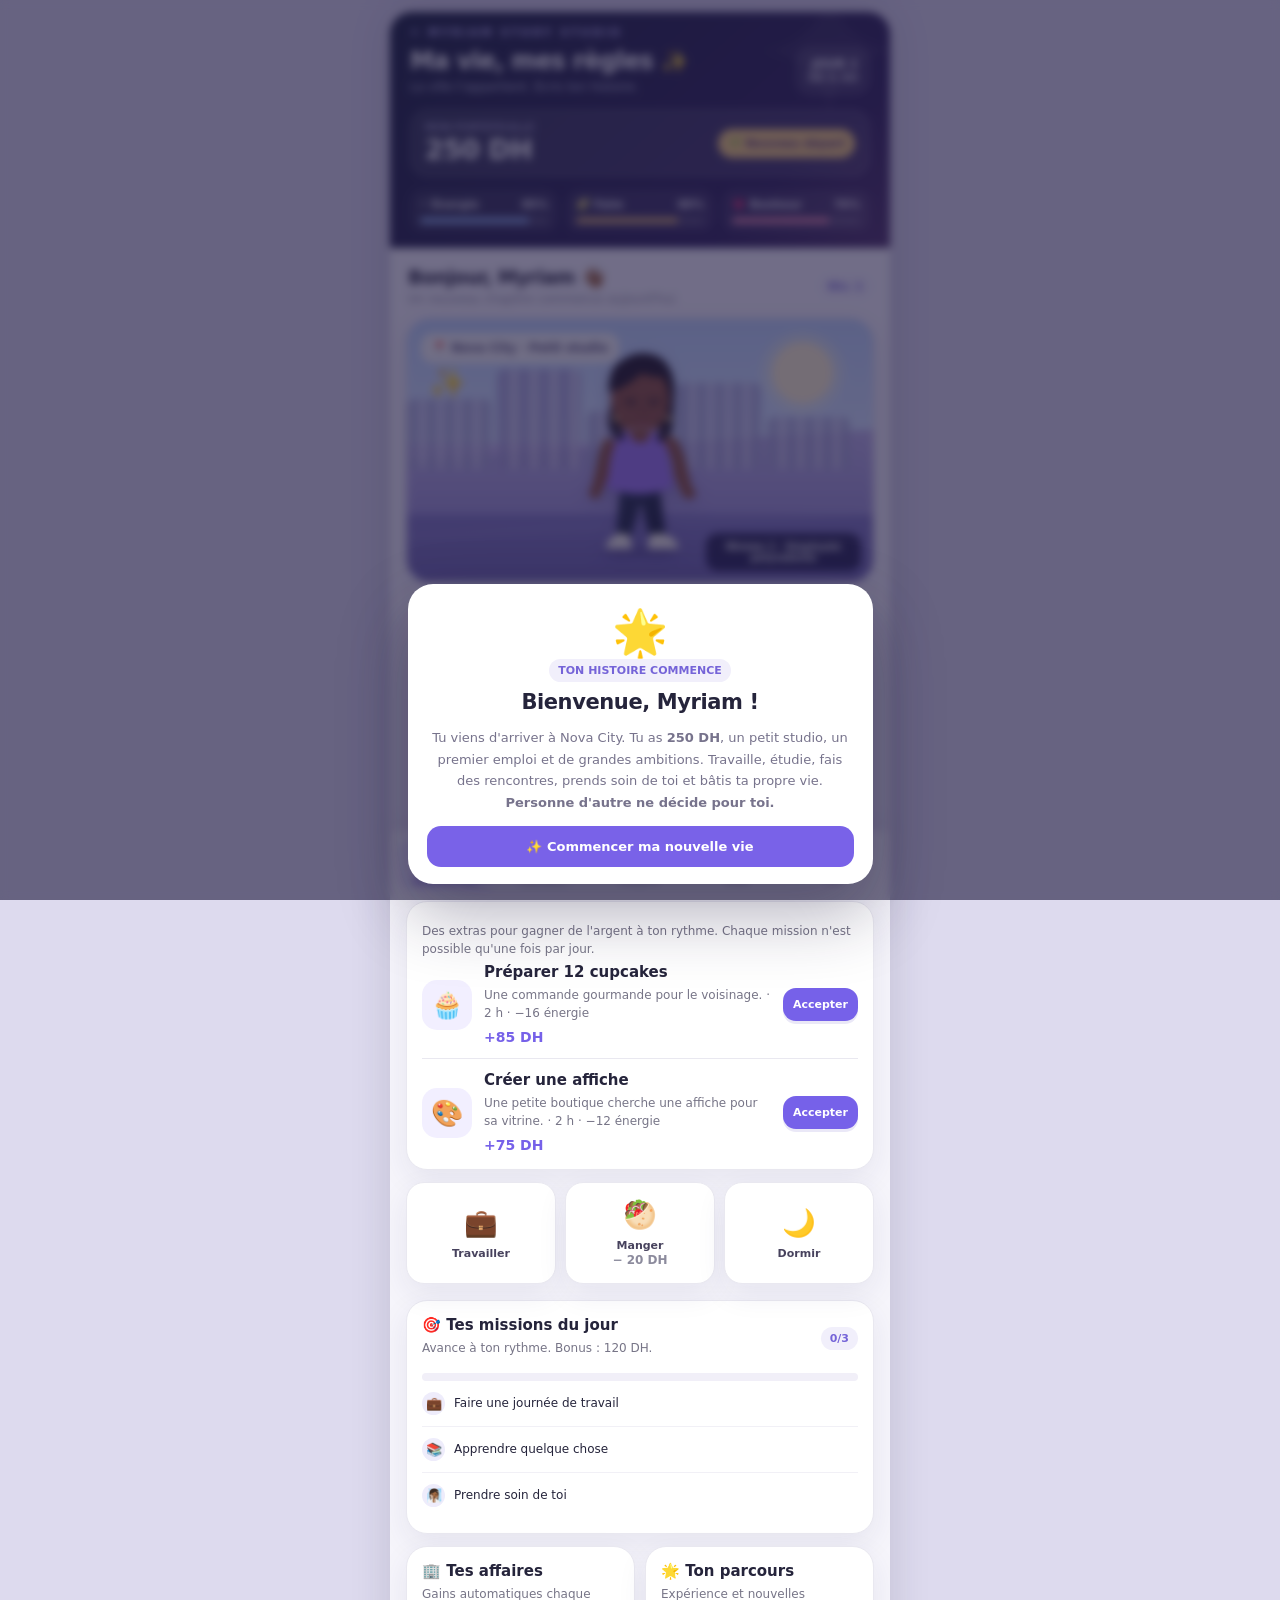
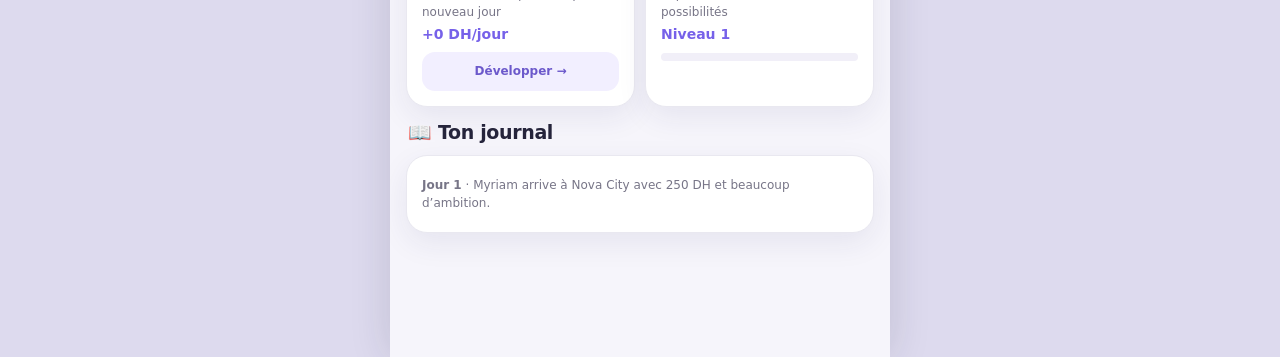
==== myriam-life-simulator/index.html @ 1b55d77a "feat: add four narrative life choices to Myriam Life Simulator V1.1" ====
<!DOCTYPE html>
<html lang="fr">
<head>
<meta charset="utf-8">
<meta name="viewport" content="width=device-width, initial-scale=1, viewport-fit=cover, user-scalable=no">
<meta name="theme-color" content="#161b32">
<meta name="apple-mobile-web-app-capable" content="yes">
<meta name="apple-mobile-web-app-status-bar-style" content="black-translucent">
<title>MYRIAM — Life Simulator</title>
<style>
:root{--ink:#25243b;--muted:#8c8b9d;--primary:#7661e9;--deep:#201d49;--purple:#eeeaff;--pink:#ff83a6;--mint:#47ba9c;--gold:#f3b956;--bg:#f6f5fb;--border:#e9e8f0;--shadow:0 10px 30px rgba(42,37,99,.08)}
*{box-sizing:border-box}html{-webkit-text-size-adjust:100%}body{padding:0;margin:0;color:var(--ink);font-family:system-ui,-apple-system,BlinkMacSystemFont,'Segoe UI',sans-serif;background:#dddaee;overscroll-behavior-y:contain}button{font:inherit;cursor:pointer;-webkit-tap-highlight-color:transparent}button:disabled{opacity:.42;cursor:default}button:focus-visible{outline:3px solid var(--pink);outline-offset:2px}.app{margin:0 auto;max-width:500px;min-height:100svh;padding-bottom:calc(92px + env(safe-area-inset-bottom));background:var(--bg);position:relative;overflow:hidden;box-shadow:0 0 40px #24203726}.top{background:linear-gradient(138deg,#1b2340,#30235a 75%,#513569);color:white;padding:calc(14px + env(safe-area-inset-top)) 20px 16px;position:relative;overflow:hidden}.top:after{content:'✦';font-size:190px;position:absolute;right:-19px;top:-68px;color:#ffffff0b;pointer-events:none}.brand{letter-spacing:.23em;font-weight:900;font-size:11px;color:#c2bbff}.headrow{display:flex;align-items:center;justify-content:space-between;gap:10px;margin:8px 0 14px}.headrow h1{font-size:24px;line-height:1.15;margin:0;letter-spacing:-.6px}.subtitle{font-size:12px;color:#c1c4de;margin:5px 0 0}.daypill{padding:9px 11px;background:#ffffff19;border:1px solid #ffffff22;border-radius:15px;color:#fdfdff;white-space:nowrap;font-weight:700;font-size:12px;text-align:right}.wallet{display:flex;align-items:center;justify-content:space-between;gap:12px;background:#ffffff19;border:1px solid #ffffff26;border-radius:18px;padding:11px 14px;position:relative;z-index:1}.wallet-label{font-size:11px;color:#d8d2fb}.wallet-balance{font-weight:850;font-size:27px;letter-spacing:-.6px;font-variant-numeric:tabular-nums}.wallet-rank{background:#f6ce7c;color:#4c3270;font-size:11px;font-weight:800;border-radius:50px;padding:8px 10px;text-align:center;max-width:145px}.meters{display:grid;grid-template-columns:repeat(3,1fr);gap:8px;margin-top:12px;position:relative;z-index:1}.meter{background:#ffffff13;border-radius:13px;padding:9px 10px}.meterline{display:flex;justify-content:space-between;gap:2px;font-size:11px;font-weight:700}.meterline b{font-size:11px}.track{height:5px;border-radius:9px;background:#ffffff30;margin-top:7px;overflow:hidden}.fill{height:100%;border-radius:9px}.fill.e{background:#98c0ff}.fill.h{background:#f6c574}.fill.j{background:#ff95b6}main{padding:16px 16px 20px}.section-title{font-size:19px;letter-spacing:-.35px;margin:14px 2px 11px}.tiny{font-size:12px;color:var(--muted)}.card{background:white;border-radius:21px;padding:15px;border:1px solid var(--border);box-shadow:var(--shadow);margin-bottom:12px}.card h3{margin:0 0 5px;font-size:15px}.card p{font-size:12px;line-height:1.5;color:#777587;margin:5px 0}.row{display:flex;justify-content:space-between;align-items:center;gap:10px}.align-start{align-items:flex-start}.grow{flex:1}.pill{font-size:11px;font-weight:800;padding:5px 9px;border-radius:999px;background:#f1effb;color:#7564d8;white-space:nowrap}.pill.green{background:#e2f8ef;color:#339775}.pill.gold{background:#fff3d9;color:#a3772c}.btn{border:0;border-radius:13px;padding:11px 13px;background:var(--primary);color:#fff;font-size:12px;font-weight:800;min-height:39px;box-shadow:0 3px 0 #5b49bf20;white-space:nowrap}.btn:active{transform:scale(.97)}.btn.secondary{background:#f2efff;color:#6c59cb;box-shadow:none}.btn.soft{background:#f5f4f8;color:#6f6a81;box-shadow:none}.btn.dark{background:#2b294c}.btn.rose{background:#ffebf1;color:#d35783;box-shadow:none}.btn.small{min-height:33px;padding:8px 10px;font-size:11px}.btn.full{width:100%;margin-top:10px}.btn-row{display:flex;gap:8px;flex-wrap:wrap;margin-top:12px}.two{display:grid;grid-template-columns:1fr 1fr;gap:10px}.two .card{margin:0}.two .btn{white-space:normal}.scene{height:265px;position:relative;overflow:hidden;border-radius:24px;background:linear-gradient(#bfd6fa 0%,#d8e7ff 47%,#d2c1f4 48%,#9e90d5 100%);margin-bottom:14px;border:1px solid #dbd5ec;box-shadow:var(--shadow)}.scene:before{content:'';position:absolute;inset:42% 0 0;background:linear-gradient(0deg,#8b80c9,#bdb3e6);clip-path:polygon(0 20%,100% 0,100% 100%,0 100%)}.sun{position:absolute;right:40px;top:23px;background:#fff4ce;width:61px;height:61px;border-radius:100%;box-shadow:0 0 0 11px #fff9d34a}.buildings{position:absolute;left:0;right:0;top:55px;height:95px;display:flex;align-items:flex-end;gap:6px;opacity:.73;padding:0 0}.building{height:70px;background:repeating-linear-gradient(90deg,#a6a6d3 0 13px,#ddd8f5 13px 18px);width:18%;border-radius:7px 7px 0 0}.building:nth-child(2){height:100px;background:repeating-linear-gradient(90deg,#a29dd2 0 14px,#d9d2ed 14px 20px)}.building:nth-child(3){height:58px}.building:nth-child(4){height:86px}.building:nth-child(5){height:52px}.scene-ground{position:absolute;bottom:0;left:0;right:0;height:68px;background:linear-gradient(#8279c2,#7068af)}.scene-ground:after{content:'';position:absolute;left:-25%;top:10px;width:150%;height:1px;background:#ffffff55;transform:rotate(-3deg)}.avatar{display:block;width:100%;height:100%}.scene-svg{position:absolute;height:218px;bottom:19px;left:50%;width:180px;transform:translateX(-50%);filter:drop-shadow(0 6px 9px #392d7144);animation:bob 3.4s ease-in-out infinite}@keyframes bob{0%,100%{transform:translateX(-50%) translateY(0)}50%{transform:translateX(-50%) translateY(-3px)}}.scene-tag{position:absolute;top:14px;left:14px;background:#fffdf6d9;padding:8px 11px;border-radius:12px;font-size:12px;font-weight:850;color:#504b72;backdrop-filter:blur(6px)}.scene-caption{position:absolute;bottom:11px;right:12px;background:#201d49de;padding:8px 10px;border-radius:12px;color:white;font-size:10px;font-weight:800;max-width:155px;text-align:center}.scene-star{position:absolute;font-size:30px;top:46px;left:22px;animation:twinkle 2s ease-in-out infinite alternate}@keyframes twinkle{to{transform:scale(.83) rotate(13deg);opacity:.65}}.welcome{display:flex;align-items:center;justify-content:space-between;margin:2px 2px 12px;gap:10px}.welcome h2{font-size:19px;margin:0 0 3px;letter-spacing:-.5px}.welcome p{font-size:12px;color:var(--muted);margin:0}.progress{background:#f1eff8;border-radius:10px;height:8px;overflow:hidden;margin-top:11px}.progress span{height:100%;display:block;background:linear-gradient(90deg,#8e76f4,#f38aac);border-radius:10px}.quick{display:grid;grid-template-columns:repeat(3,1fr);gap:9px;margin:12px 0 16px}.quick button{background:#fff;border:1px solid var(--border);border-radius:18px;padding:14px 5px;color:#47425d;font-size:11px;font-weight:850;box-shadow:var(--shadow);line-height:1.3;min-height:88px}.quick .emoji{display:block;font-size:27px;margin-bottom:7px}.quest{padding:11px 0;border-bottom:1px solid #f1f0f6}.quest:last-child{border-bottom:0}.check{border-radius:100%;width:23px;height:23px;display:grid;place-items:center;background:#eeecfb;color:#8372d0;font-size:13px;font-weight:900}.check.done{background:#e1f7eb;color:#2b9d74}.list-card{display:flex;gap:12px;align-items:center}.tile-icon{font-size:26px;width:50px;height:50px;flex-shrink:0;border-radius:15px;background:#f2efff;display:grid;place-items:center}.separator{height:1px;background:var(--border);margin:12px 0}.skill-grid{display:grid;grid-template-columns:1fr 1fr;gap:9px}.skill{background:#f7f5fe;border-radius:15px;padding:12px}.skill b{display:block;font-size:12px}.skill .tiny{margin-top:3px}.bar{height:6px;background:#e6defe;margin-top:8px;border-radius:7px;overflow:hidden}.bar span{height:100%;display:block;background:#8c75ed;border-radius:7px}.job-row{display:flex;gap:10px;align-items:center;padding:10px 0;border-bottom:1px solid #f0eef5}.job-row:last-child{border-bottom:0}.job-row.locked{opacity:.6}.item-card{padding:13px}.item-card .item-info{display:flex;gap:10px;align-items:center;margin-bottom:10px}.item-card h3{margin-bottom:4px}.item-card .btn{white-space:normal}.item-price{font-size:14px;color:#7661e9;font-weight:900}.tagline{border-radius:16px;padding:12px 14px;background:#ece8ff;color:#6251bb;font-size:12px;line-height:1.5;margin-bottom:13px}.stat-row{display:flex;justify-content:space-between;padding:9px 0;border-bottom:1px solid #f2f0f6;font-size:13px}.stat-row:last-child{border:0}.stat-row strong{font-variant-numeric:tabular-nums}.closet{display:flex;gap:8px;flex-wrap:wrap;margin-top:9px}.swatch{height:42px;width:42px;border-radius:14px;border:3px solid transparent;background:#efedf8;font-size:21px;display:grid;place-items:center}.swatch.active{border-color:#7865ea;box-shadow:0 0 0 2px #e0daff}.timeline{border-left:2px solid #e6dfff;margin-left:6px;padding-left:16px}.logline{position:relative;margin:0 0 14px;font-size:12px;color:#757182;line-height:1.45}.logline:before{content:'';position:absolute;left:-22px;top:2px;border:3px solid white;border-radius:50%;height:9px;width:9px;background:#967fe9;box-shadow:0 0 0 1px #d6ccff}.logline b{color:#37334d}.nav{display:grid;grid-template-columns:repeat(5,1fr);gap:1px;position:fixed;z-index:30;bottom:0;left:50%;transform:translateX(-50%);width:100%;max-width:500px;padding:9px 8px calc(10px + env(safe-area-inset-bottom));border-top:1px solid #eeebf3;background:#fffffff2;backdrop-filter:blur(16px);box-shadow:0 -8px 25px #3830610c}.nav button{display:flex;align-items:center;flex-direction:column;gap:4px;border:0;background:transparent;border-radius:12px;color:#aaa5b9;padding:8px 1px 4px;font-size:10px;font-weight:850}.nav button span{font-size:23px;line-height:1}.nav button.active{background:#efeaff;color:#6e57d2}.modal{position:fixed;z-index:55;inset:0;display:none;align-items:flex-end;justify-content:center;background:#1c173d9c;padding:16px 12px calc(16px + env(safe-area-inset-bottom));backdrop-filter:blur(4px)}.modal.on{display:flex}.dialog{background:#fff;border-radius:25px;padding:22px 19px 17px;width:100%;max-width:465px;box-shadow:0 30px 70px #1d173e55;max-height:84svh;overflow-y:auto}.dialog .big{font-size:45px;text-align:center}.dialog h2{text-align:center;font-size:21px;letter-spacing:-.4px;margin:8px 0}.dialog p{text-align:center;color:#77738c;font-size:13px;line-height:1.65}.choice{display:block;width:100%;margin-top:8px;padding:13px;background:#f4f1ff;color:#4f42a2;border-radius:14px;border:0;text-align:left;font-size:13px;font-weight:850;white-space:normal}.choice small{display:block;color:#8a82ac;font-weight:500;font-size:11px;margin-top:4px}.choice.alt{background:#f7f6f9;color:#777286}.toast{position:fixed;z-index:70;left:50%;bottom:calc(84px + env(safe-area-inset-bottom));transform:translateX(-50%) translateY(18px);max-width:450px;width:calc(100% - 42px);padding:13px 16px;border-radius:15px;background:#262446;color:white;font-size:12px;font-weight:700;text-align:center;box-shadow:0 12px 45px #201d4940;opacity:0;pointer-events:none;transition:opacity .2s, transform .2s}.toast.show{opacity:1;transform:translateX(-50%) translateY(0)}.empty{padding:19px 12px;text-align:center;color:#8a869c;font-size:12px;background:#f8f7fb;border-radius:17px}.badge-row{display:flex;gap:7px;flex-wrap:wrap;margin-top:8px}.award{background:#fff5df;color:#9d751b;font-size:11px;border-radius:13px;padding:7px 9px;font-weight:850}.reset{color:#cf6a80;text-decoration:underline;border:0;background:transparent;font-size:12px;padding:9px}.footnote{text-align:center;font-size:11px;color:#aaa5b4;margin-top:13px;line-height:1.6}.how{background:#eeeaff;color:#5d50b3;padding:10px 12px;border-radius:14px;font-size:11px;line-height:1.6}.record{padding:13px;border-radius:14px;background:#faf8ff;margin-bottom:10px}.record b{font-size:14px}.record p{margin:4px 0 0}.chartrow{display:flex;justify-content:space-between;align-items:center;gap:9px}.footer-actions{margin-top:18px}
@media(min-width:680px){.app{margin-top:12px;min-height:calc(100vh - 12px);border-radius:22px 22px 0 0}.nav{bottom:0}}
@media(prefers-reduced-motion:reduce){.scene-svg,.scene-star{animation:none}*{scroll-behavior:auto!important}}
</style>
</head>
<body>
<div class="app" id="app">
<header class="top"><div class="brand">✦ MYRIAM STORY STUDIO</div><div class="headrow"><div><h1>Ma vie, mes règles <span style="font-size:22px">✨</span></h1><p class="subtitle">La ville t'appartient. Écris ton histoire.</p></div><div class="daypill" id="clock"></div></div><div class="wallet"><div><div class="wallet-label">MON PORTEFEUILLE</div><div class="wallet-balance" id="wallet"></div></div><div class="wallet-rank" id="rank"></div></div><div class="meters" id="meters"></div></header>
<main id="screen" aria-live="polite"></main>
<nav class="nav" id="nav" aria-label="Navigation du jeu"><button type="button" data-tab="home"><span>🏠</span>Aujourd'hui</button><button type="button" data-tab="career"><span>💼</span>Carrière</button><button type="button" data-tab="empire"><span>🏢</span>Empire</button><button type="button" data-tab="city"><span>🌆</span>Ville</button><button type="button" data-tab="me"><span>💜</span>Moi</button></nav>
</div>
<div id="modal" class="modal" role="dialog" aria-modal="true" aria-labelledby="modal-title"><div class="dialog" id="modal-body"></div></div><div class="toast" id="toast" role="status" aria-live="polite"></div>
<script>
(()=>{'use strict';
const KEY='myriam-life-simulator-v1';
const clamp=(v)=>Math.max(0,Math.min(100,v));
const format=(n)=>Math.round(n).toLocaleString('fr-FR')+' DH';
const homes=[{id:'studio',name:'Petit studio',price:0,emoji:'🛏️',comfort:1,desc:'Un petit cocon pour commencer ton histoire.'},{id:'appart',name:'Appartement cosy',price:2500,emoji:'🏡',comfort:2,desc:'Ton premier vrai chez-toi, plus confortable.'},{id:'loft',name:'Loft lumineux',price:12000,emoji:'🌇',comfort:3,desc:'Une belle vue et beaucoup plus de confort.'},{id:'villa',name:'Villa avec piscine',price:60000,emoji:'🏖️',comfort:4,desc:'Le grand luxe, des souvenirs à créer.'},{id:'penthouse',name:'Penthouse de rêve',price:250000,emoji:'🏙️',comfort:5,desc:'Tout en haut de la ville.'}];
const cars=[{id:'walk',name:'À pied',price:0,emoji:'👟',desc:'Chaque grande histoire commence par un premier pas.'},{id:'scooter',name:'Scooter électrique',price:850,emoji:'🛵',desc:'Des déplacements rapides et pratiques.'},{id:'car',name:'Petite voiture',price:6500,emoji:'🚗',desc:'Liberté et autonomie.'},{id:'sedan',name:'Berline élégante',price:25000,emoji:'🚘',desc:'Le confort au quotidien.'},{id:'luxury',name:'Voiture de luxe',price:110000,emoji:'🏎️',desc:'Un nouveau standing.'}];
const jobs=[{id:'extra',emoji:'🛍️',name:'Employée polyvalente',pay:65,hours:3,energy:19,edu:0,social:0,desc:'Un point de départ honnête.'},{id:'assistant',emoji:'🗂️',name:'Assistante administrative',pay:135,hours:3,energy:20,edu:2,social:0,desc:'La première marche vers une belle carrière.'},{id:'commercial',emoji:'📈',name:'Commerciale',pay:215,hours:4,energy:24,edu:3,social:2,desc:'Les bons contacts font la différence.'},{id:'manager',emoji:'👩🏾‍💼',name:'Responsable de projet',pay:390,hours:4,energy:26,edu:5,social:3,desc:'Dirige une équipe et signe des projets.'},{id:'director',emoji:'💎',name:'Directrice générale',pay:750,hours:4,energy:28,edu:8,social:6,desc:'Une carrière au sommet.'}];
const businesses=[{id:'stand',emoji:'🧁',name:'Stand gourmand',cost:600,profit:65,skill:'cooking',req:1,desc:'Vends tes premières créations sucrées.'},{id:'eshop',emoji:'📦',name:'Boutique en ligne',cost:2500,profit:175,skill:'business',req:2,desc:'Des commandes même quand tu te reposes.'},{id:'cafe',emoji:'☕',name:'Café & pâtisserie',cost:8500,profit:530,skill:'cooking',req:3,desc:'Ouvre ton établissement en ville.'},{id:'agency',emoji:'🏢',name:'Agence créative',cost:30000,profit:1450,skill:'business',req:4,desc:'Construis une entreprise reconnue.'},{id:'holding',emoji:'🌍',name:'Groupe international',cost:170000,profit:6400,skill:'business',req:7,desc:'Ton véritable empire entrepreneurial.'}];
const skillNames={edu:'Études',social:'Réseau',cooking:'Cuisine',business:'Business'};
const randomQuests=()=>[{id:'work',title:'Faire une journée de travail',emoji:'💼'},{id:'learn',title:'Apprendre quelque chose',emoji:'📚'},{id:'self',title:'Prendre soin de toi',emoji:'🧖🏾‍♀️'}];
const defaultState=()=>({day:1,hour:8,money:250,earned:250,energy:85,hunger:80,mood:76,relations:50,edu:0,social:0,cooking:0,business:0,job:'extra',home:'studio',car:'walk',businesses:{},outfit:'lavender',hair:'natural',skin:'brown',xp:0,level:1,logs:[{day:1,text:'Myriam arrive à Nova City avec 250 DH et beaucoup d’ambition.'}],questDone:[],questClaimed:false,quests:randomQuests(),seenEvents:[],achievements:[],firstSeen:false,gigsDone:[],weekly:{week:1,work:0,study:0,social:0,claimed:false},lastMessageReplyDay:0});
let s;try{s=Object.assign(defaultState(),JSON.parse(localStorage.getItem(KEY)||'null')||{});}catch(_){s=defaultState();}
if(!s.businesses || typeof s.businesses!=='object')s.businesses={};if(!Array.isArray(s.logs))s.logs=[];if(!Array.isArray(s.questDone))s.questDone=[];if(!Array.isArray(s.achievements))s.achievements=[];if(!Array.isArray(s.seenEvents))s.seenEvents=[];if(!Array.isArray(s.quests)||!s.quests.length)s.quests=randomQuests();
if(!Array.isArray(s.gigsDone))s.gigsDone=[];
if(!Number.isFinite(s.lastMessageReplyDay))s.lastMessageReplyDay=0;
if(!s.weekly||typeof s.weekly!=='object')s.weekly={week:0,work:0,study:0,social:0,claimed:false};
let tab='home',toastTimer,chosenEvent=null;
function save(){try{localStorage.setItem(KEY,JSON.stringify(s));}catch(e){}}
function log(text){s.logs.unshift({day:s.day,text});s.logs=s.logs.slice(0,24);}
function notify(text){const x=document.getElementById('toast');x.textContent=text;x.classList.add('show');clearTimeout(toastTimer);toastTimer=setTimeout(()=>x.classList.remove('show'),3000);}
function skillLevel(id){return Number(s[id])||0}
function activeHome(){return homes.find(h=>h.id===s.home)||homes[0]}
function rank(){if(s.money>=1000000)return'👑 Millionnaire';if(s.money>=100000)return'💎 Grande fortune';if(s.money>=20000)return'✨ Entrepreneure';if(s.money>=3000)return'🌸 En plein essor';return'🌱 Nouveau départ'}
function levelUp(){let target=100+s.level*55;while(s.xp>=target){s.xp-=target;s.level++;s.money+=75*s.level;log('⭐ Niveau '+s.level+' ! Bonus de '+format(75*s.level)+'.');target=100+s.level*55;}}
function gainXP(n){s.xp+=n;levelUp()}
function quest(id){if(s.questDone.includes(id)||!s.quests.some(q=>q.id===id))return;s.questDone.push(id);if(s.questDone.length===s.quests.length)notify('🎉 Missions du jour terminées ! Réclame ton bonus.');}
function achievement(id,check,msg){if(check&&!s.achievements.includes(id)){s.achievements.push(id);gainXP(40);log('🏆 Succès débloqué : '+msg);notify('🏆 Succès : '+msg);}}
function checkAchievements(){achievement('first500',s.earned>=500,'Premiers 500 DH');achievement('firstbiz',Object.keys(s.businesses).length>0,'Ma première entreprise');achievement('owner',s.home!=='studio','Mon chez-moi');achievement('rich',s.earned>=10000,'10 000 DH gagnés');achievement('mogul',s.earned>=100000,'100 000 DH gagnés');achievement('million',s.money>=1000000,'Millionnaire !')}
function dailyProfit(){return businesses.reduce((n,b)=>n+(s.businesses[b.id]?Math.round(b.profit*(1+(s.businesses[b.id]-1)*.65)):0),0)}
function rollDay(){s.day++;s.gigsDone=[];syncWeekly();s.quests=randomQuests();s.questDone=[];s.questClaimed=false;const income=dailyProfit();if(income>0){s.money+=income;s.earned+=income;log('💸 Tes entreprises rapportent '+format(income)+' de bénéfices.')}if(s.day%7===0 && s.home==='studio'){s.money-=90;log('🏠 Loyer hebdomadaire du studio : 90 DH.')}s.hunger=clamp(s.hunger-7);s.mood=clamp(s.mood-2);if(s.day%3===0){const ev=events.find(e=>!s.seenEvents.includes(e.id)&&(!e.minDay||s.day>=e.minDay))||events[Math.floor(s.day/3-1)%events.length];if(ev){if(!s.seenEvents.includes(ev.id))s.seenEvents.push(ev.id);chosenEvent=ev;setTimeout(()=>showEvent(ev),200);}}}
function advance(hours){s.hour+=hours;while(s.hour>=24){s.hour-=16;rollDay()}}
function act(p){if((p.cost||0)>s.money){notify('💳 Il te manque '+format(p.cost-s.money)+'.');return false}if(p.energy<0&&s.energy<-p.energy){notify('😴 Tu es trop fatiguée. Repose-toi d’abord !');return false}if(p.hunger<0&&s.hunger<12){notify('🥪 Tu dois manger avant de continuer.');return false}s.money+=(p.gain||0)-(p.cost||0);if(p.gain)s.earned+=p.gain;s.energy=clamp(s.energy+(p.energy||0));s.hunger=clamp(s.hunger+(p.hunger||0));s.mood=clamp(s.mood+(p.mood||0));s.relations=clamp(s.relations+(p.relations||0));if(p.skill)s[p.skill]=Math.min(10,(s[p.skill]||0)+(p.skillGain||1));if(p.hours)advance(p.hours);if(p.xp)gainXP(p.xp);if(p.quest)quest(p.quest);if(p.weekly)weeklyTick(p.weekly);if(p.msg){log(p.msg);notify(p.msg)}checkAchievements();save();render();return true}
function sleep(){s.energy=clamp(80+activeHome().comfort*4);s.hunger=clamp(s.hunger-18);s.mood=clamp(s.mood+12+activeHome().comfort*2);s.hour=8;rollDay();quest('self');gainXP(7);log('🌙 Une bonne nuit de sommeil. Nouvelle journée, nouvelles possibilités.');save();render();notify('☀️ Bonjour Myriam ! Jour '+s.day+'.')}
function svgAvatar(){let skin={brown:'#8e523b',deep:'#603725',caramel:'#bc7956',light:'#dda585'}[s.skin]||'#8e523b';let shirt={lavender:'#9e78f3',pink:'#ef7f9e',white:'#fff7ee',green:'#4fbaa0',black:'#2e2a40'}[s.outfit]||'#9e78f3';let hair=s.hair==='braids'?'braids':s.hair==='bun'?'bun':'natural';return `<svg xmlns="http://www.w3.org/2000/svg" viewBox="0 0 180 240" class="avatar" aria-label="Myriam, personnage du jeu"><defs><linearGradient id="pant" x1="0" y1="0" x2="1" y2="1"><stop stop-color="#283452"/><stop offset="1" stop-color="#181d36"/></linearGradient></defs><ellipse cx="90" cy="227" rx="42" ry="7" fill="#2b215e" opacity=".22"/><path d="M68 159 L64 209 Q68 218 79 213 L91 173 L101 213 Q113 219 118 210 L111 151" fill="url(#pant)"/><path d="M64 208 L76 208 Q80 214 81 224 L53 224 Q51 218 64 208 M103 208 L115 208 Q132 213 132 224 L99 224 Q98 216 103 208" fill="#f4f0e9" stroke="#dad7df" stroke-width="1"/><path d="M63 95 Q89 86 117 96 L127 156 Q92 172 52 157 Z" fill="${shirt}" stroke="#4d3d6c" stroke-opacity=".14" stroke-width="2"/><path d="M64 106 Q56 120 55 145 L45 167 Q42 173 35 166 Q32 162 37 157 L42 136 Q46 111 52 102" fill="${skin}"/><path d="M114 104 Q127 120 128 144 L137 165 Q143 173 150 167 Q153 162 147 157 L142 138 Q137 110 126 100" fill="${skin}"/><path d="M80 81 L101 81 L100 103 Q90 113 80 102 Z" fill="${skin}"/><path d="M60 51 Q60 9 94 9 Q125 10 128 47 L126 93 Q118 107 109 107 L112 52 L73 52 L72 106 Q58 103 55 84 Z" fill="#211922"/>${hair==='braids'?'<path d="M60 38 Q44 77 55 115 M124 35 Q143 72 130 116 M69 31 Q56 68 66 124 M113 28 Q129 65 118 125" fill="none" stroke="#241b23" stroke-width="9" stroke-linecap="round"/>':''}${hair==='bun'?'<circle cx="96" cy="19" r="21" fill="#211922"/>':''}<ellipse cx="90" cy="60" rx="32" ry="39" fill="${skin}"/><path d="M56 56 Q52 16 85 12 Q112 3 123 34 Q107 38 92 31 Q70 50 57 51 Z" fill="#221a24"/><path d="M73 62 Q81 58 86 63 M98 63 Q105 58 113 62" stroke="#2a1c23" fill="none" stroke-width="2" stroke-linecap="round"/><circle cx="80" cy="65" r="2.2" fill="#241b22"/><circle cx="105" cy="65" r="2.2" fill="#241b22"/><path d="M93 68 L91 76 Q94 78 98 76" fill="none" stroke="#6b372f" opacity=".65" stroke-width="1.5" stroke-linecap="round"/><path d="M82 84 Q91 91 101 83 Q93 95 82 84Z" fill="#913e55"/><circle cx="63" cy="81" r="3" fill="#f4cf87"/><circle cx="121" cy="81" r="3" fill="#f4cf87"/><path d="M64 95 Q90 88 117 96" stroke="#ffffff77" stroke-width="2" fill="none"/></svg>`}
function header(){document.getElementById('clock').innerHTML='JOUR '+s.day+'<br><span style="opacity:.75">'+String(s.hour).padStart(2,'0')+' h 00</span>';document.getElementById('wallet').textContent=format(s.money);document.getElementById('rank').textContent=rank();document.getElementById('meters').innerHTML=[['Énergie',s.energy,'e','⚡'],['Faim',s.hunger,'h','🥑'],['Bonheur',s.mood,'j','💗']].map(([name,v,c,icon])=>`<div class="meter"><div class="meterline"><span>${icon} ${name}</span><b>${v}%</b></div><div class="track"><div class="fill ${c}" style="width:${v}%"></div></div></div>`).join('')}
function button(action,id,label,cls='btn',disabled=false){return `<button type="button" class="${cls}" data-action="${action}" ${id?'data-id="'+id+'"':''} ${disabled?'disabled':''}>${label}</button>`}
function scene(){return `<div class="scene"><div class="sun"></div><div class="buildings"><div class="building"></div><div class="building"></div><div class="building"></div><div class="building"></div><div class="building"></div></div><div class="scene-ground"></div><div class="scene-tag">📍 Nova City · ${activeHome().name}</div><div class="scene-star">✨</div><div class="scene-svg">${svgAvatar()}</div><div class="scene-caption">Niveau ${s.level} · ${jobs.find(j=>j.id===s.job).name}</div></div>`}
function home(){const done=s.questDone.length,all=s.quests.length;return `<div class="welcome"><div><h2>Bonjour, Myriam 👋🏾</h2><p>Un nouveau chapitre commence aujourd'hui.</p></div><span class="pill">Niv. ${s.level}</span></div>${scene()}${weeklyPanel()}${gigPanel()}<div class="quick"><button data-action="work"><span class="emoji">💼</span>Travailler</button><button data-action="eat"><span class="emoji">🥙</span>Manger<br><span class="tiny">− 20 DH</span></button><button data-action="sleep"><span class="emoji">🌙</span>Dormir</button></div><div class="card"><div class="row"><div><h3>🎯 Tes missions du jour</h3><p>Avance à ton rythme. Bonus : 120 DH.</p></div><span class="pill">${done}/${all}</span></div><div class="progress"><span style="width:${100*done/all}%"></span></div>${s.quests.map(q=>`<div class="quest row"><span class="row" style="gap:9px;font-size:12px"><span class="check ${s.questDone.includes(q.id)?'done':''}">${s.questDone.includes(q.id)?'✓':q.emoji}</span>${q.title}</span>${s.questDone.includes(q.id)?'<span class="pill green">Fait</span>':''}</div>`).join('')}${done===all&&!s.questClaimed?button('claim',null,'🎁 Réclamer 120 DH','btn full'):''}${s.questClaimed?'<div class="pill green" style="margin-top:10px;display:inline-block">✅ Bonus reçu aujourd’hui</div>':''}</div><div class="two"><div class="card"><h3>🏢 Tes affaires</h3><p>Gains automatiques chaque nouveau jour</p><div class="item-price">+${format(dailyProfit())}/jour</div>${button('tab','empire','Développer →','btn secondary full')}</div><div class="card"><h3>🌟 Ton parcours</h3><p>Expérience et nouvelles possibilités</p><div class="item-price">Niveau ${s.level}</div><div class="progress"><span style="width:${Math.min(100,100*s.xp/(100+s.level*55))}%"></span></div></div></div><h2 class="section-title">📖 Ton journal</h2><div class="card">${s.logs.slice(0,4).map(l=>`<p style="padding:5px 0;margin:0"><b>Jour ${l.day}</b> · ${l.text}</p>`).join('')}</div>`}

const sideGigs=[
{id:'cupcakes',emoji:'🧁',title:'Préparer 12 cupcakes',desc:'Une commande gourmande pour le voisinage.',pay:85,energy:16,hours:2,skill:'cooking'},
{id:'flyer',emoji:'🎨',title:'Créer une affiche',desc:'Une petite boutique cherche une affiche pour sa vitrine.',pay:75,energy:12,hours:2,skill:'business'},
{id:'tutor',emoji:'📚',title:'Aider une étudiante',desc:'Une séance de révisions bien organisée.',pay:65,energy:11,hours:2,skill:'edu'},
{id:'market',emoji:'🛍️',title:'Animer un stand',desc:'Le marché du quartier a besoin d’un coup de main.',pay:95,energy:20,hours:3,skill:'social'},
{id:'photo',emoji:'📸',title:'Photos pour une boutique',desc:'Mettre en valeur ses nouvelles créations.',pay:90,energy:17,hours:2,skill:'business'},
{id:'delivery',emoji:'📦',title:'Préparer des commandes',desc:'Un atelier local a beaucoup de colis à emballer.',pay:70,energy:13,hours:2,skill:'cooking'}
];
const chatMessages=[
{from:'Grâce 💕',body:'Coucou popine ! J’ai une idée pour un nouveau projet. On se raconte ça bientôt ?',reply:'Avec plaisir ! On en parle autour d’un café.',mood:5,relations:6},
{from:'Maman 📱',body:'Ma chérie, j’espère que ta semaine se passe bien. Prends aussi le temps de te reposer.',reply:'Merci maman, je prends soin de moi. Gros bisous !',mood:7,relations:5},
{from:'Lina, une collègue 💼',body:'Bravo pour tes efforts ! Si tu as besoin d’un avis sur ton CV, je peux t’aider.',reply:'Merci Lina ! C’est gentil de me proposer.',mood:4,relations:5},
{from:'Une cliente 🧁',body:'Bonjour Myriam ! Tes idées de pâtisserie sont adorables, continue comme ça !',reply:'Merci beaucoup pour vos encouragements !',mood:6,relations:3},
{from:'Ton amie Sarah 🌸',body:'On se fait une petite sortie cette semaine ? Rien de compliqué, juste se changer les idées.',reply:'Bonne idée, je te redis dès que je peux.',mood:5,relations:5}
];
function weekNumber(){return Math.floor((s.day-1)/7)+1}
function syncWeekly(){const w=weekNumber();if(!s.weekly||s.weekly.week!==w){s.weekly={week:w,work:0,study:0,social:0,claimed:false}}}
function weeklyTick(type){if(!['work','study','social'].includes(type))return;syncWeekly();s.weekly[type]=Math.min(type==='work'?3:2,(Number(s.weekly[type])||0)+1)}
function weeklyPanel(){syncWeekly();const w=s.weekly;const complete=w.work>=3&&w.study>=2&&w.social>=2;return `<div class="card" style="background:linear-gradient(125deg,#fff1f4,#f0eaff);border-color:#eadcf0"><div class="row"><div><h3>🌟 Ton défi de la semaine</h3><p>Une vraie vie équilibrée : travail, apprentissage et proches.</p></div><span class="pill">Sem. ${w.week}</span></div><div class="quest">💼 Journées de travail : <b>${w.work}/3</b></div><div class="quest">📚 Formations : <b>${w.study}/2</b></div><div class="quest">💌 Moments sociaux : <b>${w.social}/2</b></div><div class="progress"><span style="width:${Math.min(100,Math.round((w.work+w.study+w.social)/7*100))}%"></span></div><p style="margin-top:10px">🎁 Récompense : 280 DH + 40 XP</p>${complete&&!w.claimed?button('claimWeek',null,'🎁 Réclamer ma récompense','btn full'):''}${w.claimed?'<span class="pill green">✅ Défi réussi cette semaine !</span>':''}</div>`}
function availableGigs(){return [sideGigs[(s.day*2-2)%sideGigs.length],sideGigs[(s.day*2-1)%sideGigs.length]]}
function gigPanel(){if(!Array.isArray(s.gigsDone))s.gigsDone=[];return `<h2 class="section-title">🪙 Petites missions</h2><div class="card"><p>Des extras pour gagner de l'argent à ton rythme. Chaque mission n'est possible qu'une fois par jour.</p>${availableGigs().map((g,i)=>`<div class="list-card"><div class="tile-icon">${g.emoji}</div><div class="grow"><h3>${g.title}</h3><p>${g.desc} · ${g.hours} h · −${g.energy} énergie</p><span class="item-price">+${format(g.pay)}</span></div>${button('gig',g.id,s.gigsDone.includes(g.id)?'Fait ✓':'Accepter','btn small',s.gigsDone.includes(g.id))}</div>${i===0?'<div class="separator"></div>':''}`).join('')}</div>`}
function messagesPanel(){const m=chatMessages[(s.day-1)%chatMessages.length];const answered=s.lastMessageReplyDay===s.day;return `<h2 class="section-title">📱 Tes messages</h2><div class="card" style="background:#fff9fc"><div class="row"><div><span class="pill">Aujourd'hui</span><h3 style="margin-top:10px">${m.from}</h3></div><span style="font-size:30px">💬</span></div><p>${m.body}</p>${answered?'<span class="pill green">✅ Réponse envoyée</span>':button('reply',null,'💌 Répondre','btn full secondary')}<p style="font-size:11px;margin-top:10px">Tes proches continuent leur vie sans que tu aies à gérer leurs activités.</p></div>`}

function skillCard(name,emoji,key){return `<div class="skill"><b>${emoji} ${name} · ${skillLevel(key)}/10</b><div class="bar"><span style="width:${skillLevel(key)*10}%"></span></div></div>`}
function career(){const job=jobs.find(j=>j.id===s.job);return `<h2 class="section-title">💼 Ta carrière</h2><div class="card" style="background:linear-gradient(135deg,#f3eeff,#fff);border-color:#e2d8ff"><div class="row"><div><span class="pill">TON EMPLOI ACTUEL</span><h3 style="font-size:19px;margin-top:10px">${job.emoji} ${job.name}</h3><p>${job.desc}</p><strong style="color:#6c55d4">${format(job.pay+skillLevel('edu')*7+skillLevel('social')*4)} / service</strong></div></div>${button('work',null,'Commencer mon service · '+job.hours+' h','btn full')}</div><h2 class="section-title">📚 Investir en toi</h2><div class="card"><div class="skill-grid">${skillCard('Études','🎓','edu')}${skillCard('Réseau','🤝','social')}${skillCard('Cuisine','🧁','cooking')}${skillCard('Business','📊','business')}</div><div class="btn-row">${button('study','edu','🎓 Étudier · 25 DH','btn secondary')}${button('study','social','🤝 Réseauter · 20 DH','btn secondary')}${button('study','cooking','🧁 Cuisiner · 25 DH','btn secondary')}${button('study','business','📈 Formation business · 35 DH','btn secondary')}</div></div><h2 class="section-title">🪜 Les possibilités de carrière</h2><div class="card">${jobs.map(j=>{let locked=skillLevel('edu')<j.edu||skillLevel('social')<j.social;let selected=s.job===j.id;return `<div class="job-row ${locked?'locked':''}"><div class="tile-icon" style="width:43px;height:43px;font-size:22px">${j.emoji}</div><div class="grow"><h3>${j.name}</h3><p>${format(j.pay)} / service · ${j.hours} h${locked?`<br>Requis : études ${j.edu}, réseau ${j.social}`:''}</p></div>${selected?'<span class="pill green">Actuel</span>':button('chooseJob',j.id,locked?'🔒':'Choisir','btn small secondary',locked)}</div>`}).join('')}</div>`}
function bizCard(b){let owned=s.businesses[b.id]||0;let locked=skillLevel(b.skill)<b.req;let price=Math.round(b.cost*(.6+.35*owned));return `<div class="card item-card"><div class="item-info"><div class="tile-icon">${b.emoji}</div><div class="grow"><h3>${b.name}</h3><p>${b.desc}</p><div class="item-price">${owned?'+'+format(Math.round(b.profit*(1+(owned-1)*.65)))+'/jour':format(b.cost)}</div></div></div><div class="row"><span class="tiny">${owned?'⭐ Niveau '+owned+' · Bénéfices chaque jour':locked?'🔒 Nécessite '+skillNames[b.skill]+' niveau '+b.req:'🌱 Un nouveau business à lancer'}</span>${owned?button('upgradeBiz',b.id,'Améliorer · '+format(price),'btn small secondary',s.money<price):button('buyBiz',b.id,'Ouvrir','btn small',locked||s.money<b.cost)}</div></div>`}
function empire(){return `<h2 class="section-title">🏢 Ton empire</h2><div class="card" style="background:#222243;color:white"><div class="row"><div><div style="font-size:11px;color:#cfc8ff">REVENU AUTOMATIQUE</div><div style="font-size:28px;font-weight:900;margin:5px 0">+${format(dailyProfit())}<span style="font-size:12px"> / jour</span></div><p style="color:#bcb9db">${Object.keys(s.businesses).length} entreprise(s) · L'argent arrive quand un nouveau jour commence.</p></div><span style="font-size:35px">💸</span></div>${Object.keys(s.businesses).length?button('manage',null,'💼 Gérer mes entreprises','btn full'):''}</div><div class="tagline">💡 Commence par te former en cuisine ou en business, puis ouvre ta première entreprise. Elles te rapporteront de l'argent sans que tu aies à travailler à chaque fois.</div>${businesses.map(bizCard).join('')}<h2 class="section-title">🏡 Immobilier</h2>${homes.map((h,i)=>`<div class="card list-card"><div class="tile-icon">${h.emoji}</div><div class="grow"><h3>${h.name}</h3><p>${h.desc}</p><strong class="item-price">${i?format(h.price):'Logement initial'}</strong></div>${s.home===h.id?'<span class="pill green">Chez moi</span>':button('buyHome',h.id,'Acheter','btn small',s.money<h.price)}</div>`).join('')}<h2 class="section-title">🚘 Mes véhicules</h2>${cars.map((c,i)=>`<div class="card list-card"><div class="tile-icon">${c.emoji}</div><div class="grow"><h3>${c.name}</h3><p>${c.desc}</p><strong class="item-price">${i?format(c.price):'Gratuit'}</strong></div>${s.car===c.id?'<span class="pill green">Actuel</span>':button('buyCar',c.id,'Obtenir','btn small',s.money<c.price)}</div>`).join('')}`}
function city(){return `<h2 class="section-title">🌆 Nova City</h2><div class="tagline">Chaque lieu est une nouvelle possibilité. À toi de décider comment Myriam vit ses journées !</div>${messagesPanel()}<div class="card"><div class="list-card"><div class="tile-icon">🥐</div><div class="grow"><h3>La boulangerie du coin</h3><p>Un repas frais pour reprendre des forces.</p></div>${button('eat',null,'20 DH','btn small')}</div><div class="separator"></div><div class="list-card"><div class="tile-icon">🧖🏾‍♀️</div><div class="grow"><h3>Institut bien-être</h3><p>Un moment rien que pour toi : +30 bonheur.</p></div>${button('spa',null,'65 DH','btn small')}</div><div class="separator"></div><div class="list-card"><div class="tile-icon">🌳</div><div class="grow"><h3>Parc des Lumières</h3><p>Une promenade gratuite pour te détendre.</p></div>${button('park',null,'Aller','btn small secondary')}</div><div class="separator"></div><div class="list-card"><div class="tile-icon">🎬</div><div class="grow"><h3>Cinéma Étoile</h3><p>Profite de la vie en dehors du travail.</p></div>${button('cinema',null,'45 DH','btn small')}</div></div><h2 class="section-title">💬 Relations & rencontres</h2><div class="card"><div class="row"><h3>Ton cercle social</h3><span class="pill">${s.relations}/100 💕</span></div><p>Les personnages que tu rencontres continuent leur vie. Tu n'as pas à gérer leurs finances ou leurs activités.</p><div class="separator"></div><div class="list-card"><div class="tile-icon">👭🏾</div><div class="grow"><h3>Grâce, ton amie</h3><p>Un café ensemble pour papoter et rire.</p></div>${button('friend',null,'Inviter','btn small secondary')}</div><div class="separator"></div><div class="list-card"><div class="tile-icon">👩🏾‍🦱</div><div class="grow"><h3>Appeler la famille</h3><p>Prendre des nouvelles et garder le lien.</p></div>${button('family',null,'Appeler','btn small secondary')}</div><div class="separator"></div><div class="list-card"><div class="tile-icon">💌</div><div class="grow"><h3>Une rencontre</h3><p>Fais connaissance avec de nouvelles personnes.</p></div>${button('date',null,'Sortir','btn small secondary')}</div></div><h2 class="section-title">✨ Petite vie, grandes histoires</h2><div class="card"><h3>Une ville qui surprend</h3><p>Au fil des jours, des histoires te proposeront de faire des choix : accepter une opportunité, soutenir quelqu'un, investir ou prendre un risque.</p><span class="pill gold">🎭 Événements tous les 3 jours</span></div>`}
function me(){return `<h2 class="section-title">💜 C'est ton histoire</h2><div class="card" style="text-align:center"><div style="width:140px;height:179px;margin:0 auto;background:linear-gradient(#eee9ff,#fff8fc);border-radius:23px;overflow:hidden;position:relative"><div style="height:188px;width:139px;position:absolute;top:7px">${svgAvatar()}</div></div><h2 style="margin:10px 0 3px">Myriam ✨</h2><p>Niveau ${s.level} · ${rank()}</p><span class="pill">Jour ${s.day} à Nova City</span><div class="progress"><span style="width:${100*s.xp/(100+s.level*55)}%"></span></div><p>${s.xp} / ${100+s.level*55} points avant le prochain niveau</p></div><h2 class="section-title">👗 Personnalise ton style</h2><div class="card"><h3>Tenue</h3><div class="closet">${[['lavender','💜'],['pink','🩷'],['white','🤍'],['green','💚'],['black','🖤']].map(([id,emoji])=>button('outfit',id,emoji,'swatch '+(s.outfit===id?'active':''))).join('')}</div><div class="separator"></div><h3>Coiffure</h3><div class="btn-row">${[['natural','Cheveux naturels'],['braids','Tresses'],['bun','Chignon']].map(([id,name])=>button('hair',id,name,'btn small '+(s.hair===id?'':'secondary'))).join('')}</div><div class="separator"></div><h3>Teint</h3><div class="closet">${[['brown','#8e523b'],['deep','#603725'],['caramel','#bc7956'],['light','#dda585']].map(([id,color])=>`<button type="button" data-action="skin" data-id="${id}" class="swatch ${s.skin===id?'active':''}" aria-label="Teint ${id}" style="background:${color}"></button>`).join('')}</div></div><h2 class="section-title">📊 Mon bilan</h2><div class="card">${[['💰 Argent gagné au total',format(s.earned)],['💵 Argent disponible',format(s.money)],['💼 Métier',jobs.find(j=>j.id===s.job).name],['🏢 Mes entreprises',Object.keys(s.businesses).length],['🏡 Mon logement',activeHome().name],['🚘 Mon véhicule',cars.find(c=>c.id===s.car).name],['🤝 Vie sociale',s.relations+'/100'],['🏆 Succès obtenus',s.achievements.length+'/6']].map(([a,b])=>`<div class="stat-row"><span>${a}</span><strong>${b}</strong></div>`).join('')}</div><h2 class="section-title">🏆 Mes réussites</h2><div class="card"><div class="badge-row">${[['first500','500 DH'],['firstbiz','1ère entreprise'],['owner','Propriétaire'],['rich','10K DH'],['mogul','100K DH'],['million','Millionnaire']].map(([id,name])=>`<span class="award" style="${s.achievements.includes(id)?'':'opacity:.35;filter:grayscale(1)'}">🏅 ${name}</span>`).join('')}</div></div><h2 class="section-title">📜 Journal de vie</h2><div class="card"><div class="timeline">${s.logs.slice(0,15).map(l=>`<div class="logline"><b>Jour ${l.day}</b><br>${l.text}</div>`).join('')}</div></div><div class="card"><div class="how"><b>🔐 Sauvegarde automatique</b><br>Ta partie est enregistrée sur cet appareil dans ce navigateur. Garde le même fichier et évite d'effacer les données Safari pour la retrouver.</div><div class="row footer-actions">${button('save',null,'💾 Sauvegarder','btn secondary')}${button('resetPrompt',null,'Recommencer','reset')}</div></div>`}
const events=[{id:'popup',minDay:3,emoji:'🎪',title:'Le marché des créateurs',text:'Une organisatrice cherche de nouveaux talents pour le marché du week-end. Tu pourrais y vendre quelque chose, même sans boutique !',options:[{title:'🧁 Tenter ma chance',detail:'Coûte 30 DH · possibilité de gagner 180 DH',choice:'popup_yes'},{title:'💌 Garder le contact',detail:'+1 Réseau, sans prendre de risque',choice:'popup_no'}]},{id:'mentor',minDay:6,emoji:'👩🏾‍💼',title:'Une rencontre décisive',text:'Une entrepreneure expérimentée te propose un conseil personnalisé autour d’un café.',options:[{title:'☕ Accepter le rendez-vous',detail:'Coûte 35 DH · +2 Business',choice:'mentor_yes'},{title:'🌸 Remettre à plus tard',detail:'Rien ne presse, tu avances à ton rythme',choice:'mentor_no'}]},{id:'client',minDay:9,emoji:'🎉',title:'Une grande commande',text:'Une cliente prépare une fête et cherche une personne motivée pour un projet gourmand.',options:[{title:'🤩 Prendre la commande',detail:'Coûte 80 DH · reçoit 330 DH et +1 Cuisine',choice:'client_yes'},{title:'🕊️ Refuser poliment',detail:'+1 Réseau',choice:'client_no'}]},{id:'friend',minDay:12,emoji:'💖',title:'Un week-end entre amies',text:'Grâce organise une journée de détente. Tu peux te joindre à elle ou rester tranquille chez toi.',options:[{title:'👭🏾 Profiter de cette journée',detail:'Coûte 70 DH · +24 bonheur et +20 relations',choice:'friend_yes'},{title:'🏡 Rester à la maison',detail:'+12 énergie',choice:'friend_no'}]},{id:'press',minDay:15,emoji:'📸',title:'Un article sur ton parcours',text:'Un petit média veut raconter l’histoire de Myriam, qui se construit son chemin dans le monde du travail.',options:[{title:'🎤 Donner l’interview',detail:'+1 Réseau, +30 XP et +12 bonheur',choice:'press_yes'},{title:'📔 Garder ma vie privée',detail:'+8 bonheur',choice:'press_no'}]}];

events.push(
{id:'collab',minDay:18,emoji:'🤝',title:'Une collaboration prometteuse',text:'Une jeune créatrice te propose de préparer ensemble une mini-collection pour un marché local. Elle s’occupe de sa partie du projet, toi de la tienne.',options:[{title:'✨ Faire équipe',detail:'Coûte 55 DH · gagne 190 DH · +1 Business',choice:'collab_yes'},{title:'💌 Garder le contact',detail:'+1 Réseau · sans frais',choice:'collab_no'}]},
{id:'festival',minDay:21,emoji:'🎊',title:'Le festival de quartier',text:'Des habitantes organisent une fête. Elles cherchent quelqu’un pour tenir un petit stand de gourmandises pendant deux heures.',options:[{title:'🧁 Installer mon stand',detail:'Coûte 45 DH · gagne 130 DH · +1 Cuisine',choice:'festival_yes'},{title:'🌸 Profiter de la fête',detail:'+12 bonheur · gratuit',choice:'festival_no'}]},
{id:'training',minDay:24,emoji:'🎓',title:'Une formation à saisir',text:'Un centre propose une masterclass gratuite sur l’organisation d’un projet professionnel. Les places sont limitées, et tu peux y aller seule.',options:[{title:'📖 Participer',detail:'+1 Études · +25 XP · fatigue légère',choice:'training_yes'},{title:'☀️ Prendre ma journée',detail:'+8 bonheur',choice:'training_no'}]},
{id:'invitation',minDay:27,emoji:'💌',title:'Une invitation inattendue',text:'Une amie te propose de venir à un repas organisé entre amis. Chacun paie sa part ; personne ne dépend de toi pour ses finances.',options:[{title:'🥂 Accepter la sortie',detail:'Coûte 40 DH · +18 bonheur · +15 relations',choice:'invitation_yes'},{title:'🏡 Rester chez moi',detail:'+12 énergie · gratuit',choice:'invitation_no'}]}
);
function showEvent(ev){if(!ev)return;document.getElementById('modal-body').innerHTML=`<div class="big">${ev.emoji}</div><span class="pill" style="display:block;width:max-content;margin:0 auto">🎬 NOUVELLE HISTOIRE</span><h2 id="modal-title">${ev.title}</h2><p>${ev.text}</p>${ev.options.map(o=>`<button class="choice" data-action="event" data-id="${o.choice}">${o.title}<small>${o.detail}</small></button>`).join('')}`;document.getElementById('modal').classList.add('on')}
function confirmReset(){document.getElementById('modal-body').innerHTML=`<div class="big">🔄</div><h2 id="modal-title">Recommencer l'histoire ?</h2><p>Toute ta progression sur cet appareil sera effacée : argent, travail, entreprises et journal.</p><button class="choice" data-action="cancel">Non, je garde ma partie</button><button class="choice alt" data-action="reset">Oui, recommencer à zéro</button>`;document.getElementById('modal').classList.add('on')}
function intro(){document.getElementById('modal-body').innerHTML=`<div class="big">🌟</div><span class="pill" style="display:block;width:max-content;margin:0 auto">TON HISTOIRE COMMENCE</span><h2 id="modal-title">Bienvenue, Myriam !</h2><p>Tu viens d'arriver à Nova City. Tu as <b>250 DH</b>, un petit studio, un premier emploi et de grandes ambitions. Travaille, étudie, fais des rencontres, prends soin de toi et bâtis ta propre vie. <b>Personne d'autre ne décide pour toi.</b></p><button class="choice" data-action="start" style="text-align:center;background:#7962e8;color:white">✨ Commencer ma nouvelle vie</button>`;document.getElementById('modal').classList.add('on')}
function closeModal(){document.getElementById('modal').classList.remove('on');chosenEvent=null}
function eventChoice(id){let a={};switch(id){case'popup_yes':a=s.money>=30?{cost:30,gain:180,xp:18,msg:'🎪 Ton premier marché est un succès ! +150 DH nets.'}:{xp:8,msg:'🎪 Tu n’as pas assez pour les frais. L’organisatrice t’encourage.'};break;case'popup_no':a={skill:'social',xp:8,msg:'💌 Tu as gardé un bon contact professionnel.'};break;case'mentor_yes':a=s.money>=35?{cost:35,skill:'business',skillGain:2,xp:20,msg:'📈 De précieux conseils pour développer ton empire.'}:{xp:5,msg:'☕ Le rendez-vous est reporté faute de budget.'};break;case'mentor_no':a={mood:3,msg:'🌸 Tu prends ton temps.'};break;case'client_yes':a=s.money>=80?{cost:80,gain:330,skill:'cooking',xp:25,msg:'🎉 Ta commande a ravi la cliente !'}:{xp:5,msg:'🧁 Tu déclines la commande, faute de budget.'};break;case'client_no':a={skill:'social',msg:'💌 Une bonne relation à préserver.'};break;case'friend_yes':a=s.money>=70?{cost:70,mood:24,relations:20,xp:12,msg:'👭🏾 Une merveilleuse journée avec Grâce !'}:{mood:5,msg:'👭🏾 Vous remettez votre sortie à plus tard.'};break;case'friend_no':a={energy:12,msg:'🏡 Un week-end tranquille à la maison.'};break;case'press_yes':a={skill:'social',mood:12,xp:30,msg:'🎤 Ton histoire inspire de nouvelles personnes.'};break;
case'collab_yes':a=s.money>=55?{cost:55,gain:190,skill:'business',xp:24,msg:'🤝 Une belle collaboration : 135 DH de bénéfice !'}:{mood:4,msg:'🤝 Tu n’as pas encore le budget. La créatrice comprend.'};break;
case'collab_no':a={skill:'social',xp:8,msg:'💌 Tu gardes le contact avec la créatrice.'};break;
case'festival_yes':a=s.money>=45?{cost:45,gain:130,skill:'cooking',xp:22,msg:'🎊 Les gourmandises ont rencontré du succès : +85 DH nets !'}:{mood:4,msg:'🎊 Tu profites du festival sans tenir de stand.'};break;
case'festival_no':a={mood:12,xp:5,msg:'🌸 Une belle journée au festival du quartier !'};break;
case'training_yes':a={energy:-8,skill:'edu',xp:25,msg:'🎓 Tu as appris de nouvelles méthodes pour avancer.'};break;
case'training_no':a={mood:8,msg:'☀️ Tu profites d’un moment de repos.'};break;
case'invitation_yes':a=s.money>=40?{cost:40,mood:18,relations:15,xp:12,msg:'🥂 Une très belle soirée entre amis !'}:{mood:5,msg:'💌 Tu proposes de vous voir une prochaine fois.'};break;
case'invitation_no':a={energy:12,msg:'🏡 Tu prends du temps pour toi.'};break;
default:a={mood:8,msg:'📔 Tu préserves ton jardin secret.'};}closeModal();act(a)}
function render(){header();document.getElementById('nav').querySelectorAll('[data-tab]').forEach(b=>b.classList.toggle('active',b.dataset.tab===tab));document.getElementById('screen').innerHTML=({home,career,empire,city,me}[tab]||home)();save()}
function changeTab(t){tab=t;render();window.scrollTo({top:0,behavior:'instant'})}
function takeAction(name,id){switch(name){case'start':closeModal();s.firstSeen=true;save();render();return;case'cancel':closeModal();return;case'event':eventChoice(id);return;case'resetPrompt':confirmReset();return;case'reset':s=defaultState();closeModal();tab='home';save();render();intro();return;case'save':save();notify('💾 Partie enregistrée sur cet appareil.');return;case'tab':changeTab(id);return;case'claimWeek':{syncWeekly();let w=s.weekly;if(w.claimed||w.work<3||w.study<2||w.social<2)return;w.claimed=true;act({gain:280,xp:40,msg:'🌟 Défi de la semaine terminé ! 280 DH et 40 XP.'});return}
case'gig':{const g=availableGigs().find(g=>g.id===id);if(!g||s.gigsDone.includes(g.id))return;const ok=act({gain:g.pay,energy:-g.energy,hunger:-8,hours:g.hours,skill:g.skill,xp:12,msg:g.emoji+' Mission réussie : '+g.title+' !'});if(ok){s.gigsDone.push(g.id);save();render()}return}
case'reply':{if(s.lastMessageReplyDay===s.day)return;const m=chatMessages[(s.day-1)%chatMessages.length];s.lastMessageReplyDay=s.day;act({mood:m.mood,relations:m.relations,xp:6,weekly:'social',msg:'💬 Tu as répondu à '+m.from+'. '+m.reply});return}
case'claim':if(s.questDone.length===s.quests.length&&!s.questClaimed){s.questClaimed=true;act({gain:120,xp:30,msg:'🎁 Bonus quotidien de 120 DH reçu !'})}return;case'sleep':sleep();return;case'eat':act({cost:20,energy:3,hunger:42,mood:5,hours:1,xp:5,quest:'self',msg:'🥙 Un bon repas et de nouvelles forces !'});return;case'work':{let job=jobs.find(j=>j.id===s.job);act({gain:job.pay+skillLevel('edu')*7+skillLevel('social')*4,energy:-job.energy,hunger:-20,mood:-5,hours:job.hours,xp:22,quest:'work',weekly:'work',msg:'💼 Service terminé : '+format(job.pay+skillLevel('edu')*7+skillLevel('social')*4)+' gagnés.'});return}case'chooseJob':{let job=jobs.find(j=>j.id===id);if(!job||s.edu<job.edu||s.social<job.social)return;s.job=id;log('🎉 Myriam décroche le poste : '+job.name+'.');notify('🎉 Nouveau métier : '+job.name);save();render();return}case'study':{if(skillLevel(id)>=10){notify('🌟 Cette compétence est déjà au maximum !');return}let costs={edu:25,social:20,cooking:25,business:35};act({cost:costs[id],energy:-12,hunger:-10,mood:1,hours:2,skill:id,skillGain:1,xp:18,quest:'learn',weekly:'study',msg:'📚 '+skillNames[id]+' augmente : niveau '+(skillLevel(id)+1)+'/10 !'});return}case'buyBiz':{let b=businesses.find(b=>b.id===id);if(!b||s.businesses[id]||skillLevel(b.skill)<b.req)return;if(s.money<b.cost){notify('💸 Fonds insuffisants.');return}s.money-=b.cost;s.businesses[id]=1;gainXP(55);log('🎉 Myriam ouvre '+b.name+' !');checkAchievements();notify('🏢 Nouveau business : '+b.name);save();render();return}case'upgradeBiz':{let b=businesses.find(b=>b.id===id);if(!b||!s.businesses[id])return;let cost=Math.round(b.cost*(.6+.35*s.businesses[id]));if(s.money<cost){notify('💸 Il te manque '+format(cost-s.money));return}s.money-=cost;s.businesses[id]++;gainXP(25);log('🚀 '+b.name+' passe au niveau '+s.businesses[id]+' !');notify('🚀 Business amélioré !');save();render();return}case'manage':if(!Object.keys(s.businesses).length)return;act({gain:Math.round(dailyProfit()*.7),energy:-15,hunger:-10,mood:3,hours:2,skill:'business',xp:15,quest:'work',msg:'📊 Tu as géré tes activités et obtenu de nouvelles ventes.'});return;case'buyHome':{let home=homes.find(h=>h.id===id);if(!home||s.money<home.price)return;s.money-=home.price;s.home=id;gainXP(35);log('🔑 Nouvelle maison : '+home.name+' !');checkAchievements();notify('🏡 Félicitations pour ton nouveau logement !');save();render();return}case'buyCar':{let c=cars.find(c=>c.id===id);if(!c||s.money<c.price)return;s.money-=c.price;s.car=id;gainXP(20);log('🚘 Nouveau véhicule : '+c.name+'.');notify('🚘 C’est ton nouveau véhicule !');save();render();return}case'spa':act({cost:65,energy:7,hunger:-8,mood:30,hours:2,xp:6,quest:'self',msg:'🧖🏾‍♀️ Un vrai moment de détente !'});return;case'park':act({energy:6,hunger:-7,mood:16,hours:1,xp:8,quest:'self',msg:'🌳 Une promenade au grand air.'});return;case'cinema':act({cost:45,energy:-5,hunger:-9,mood:22,hours:2,xp:9,quest:'self',msg:'🎬 Une très belle séance de cinéma.'});return;case'friend':act({cost:30,energy:-5,hunger:10,mood:17,relations:15,hours:2,xp:10,quest:'self',weekly:'social',msg:'💗 Un café joyeux avec Grâce.'});return;case'family':act({energy:-2,mood:12,relations:10,hours:1,xp:7,quest:'self',weekly:'social',msg:'📞 Des nouvelles de la famille qui font plaisir.'});return;case'date':act({cost:40,energy:-7,hunger:-7,mood:20,relations:12,hours:2,xp:12,quest:'self',weekly:'social',msg:'💌 Tu fais une belle nouvelle rencontre !'});return;case'outfit':s.outfit=id;save();render();notify('👗 Tenue changée !');return;case'hair':s.hair=id;save();render();notify('💇🏾‍♀️ Nouvelle coiffure !');return;case'skin':s.skin=id;save();render();return;}}
document.body.addEventListener('click',e=>{let b=e.target.closest('button');if(!b)return;if(b.dataset.tab){changeTab(b.dataset.tab);return}if(b.dataset.action)takeAction(b.dataset.action,b.dataset.id)});
render();if(!s.firstSeen)setTimeout(intro,250);
})();
</script>
</body></html>
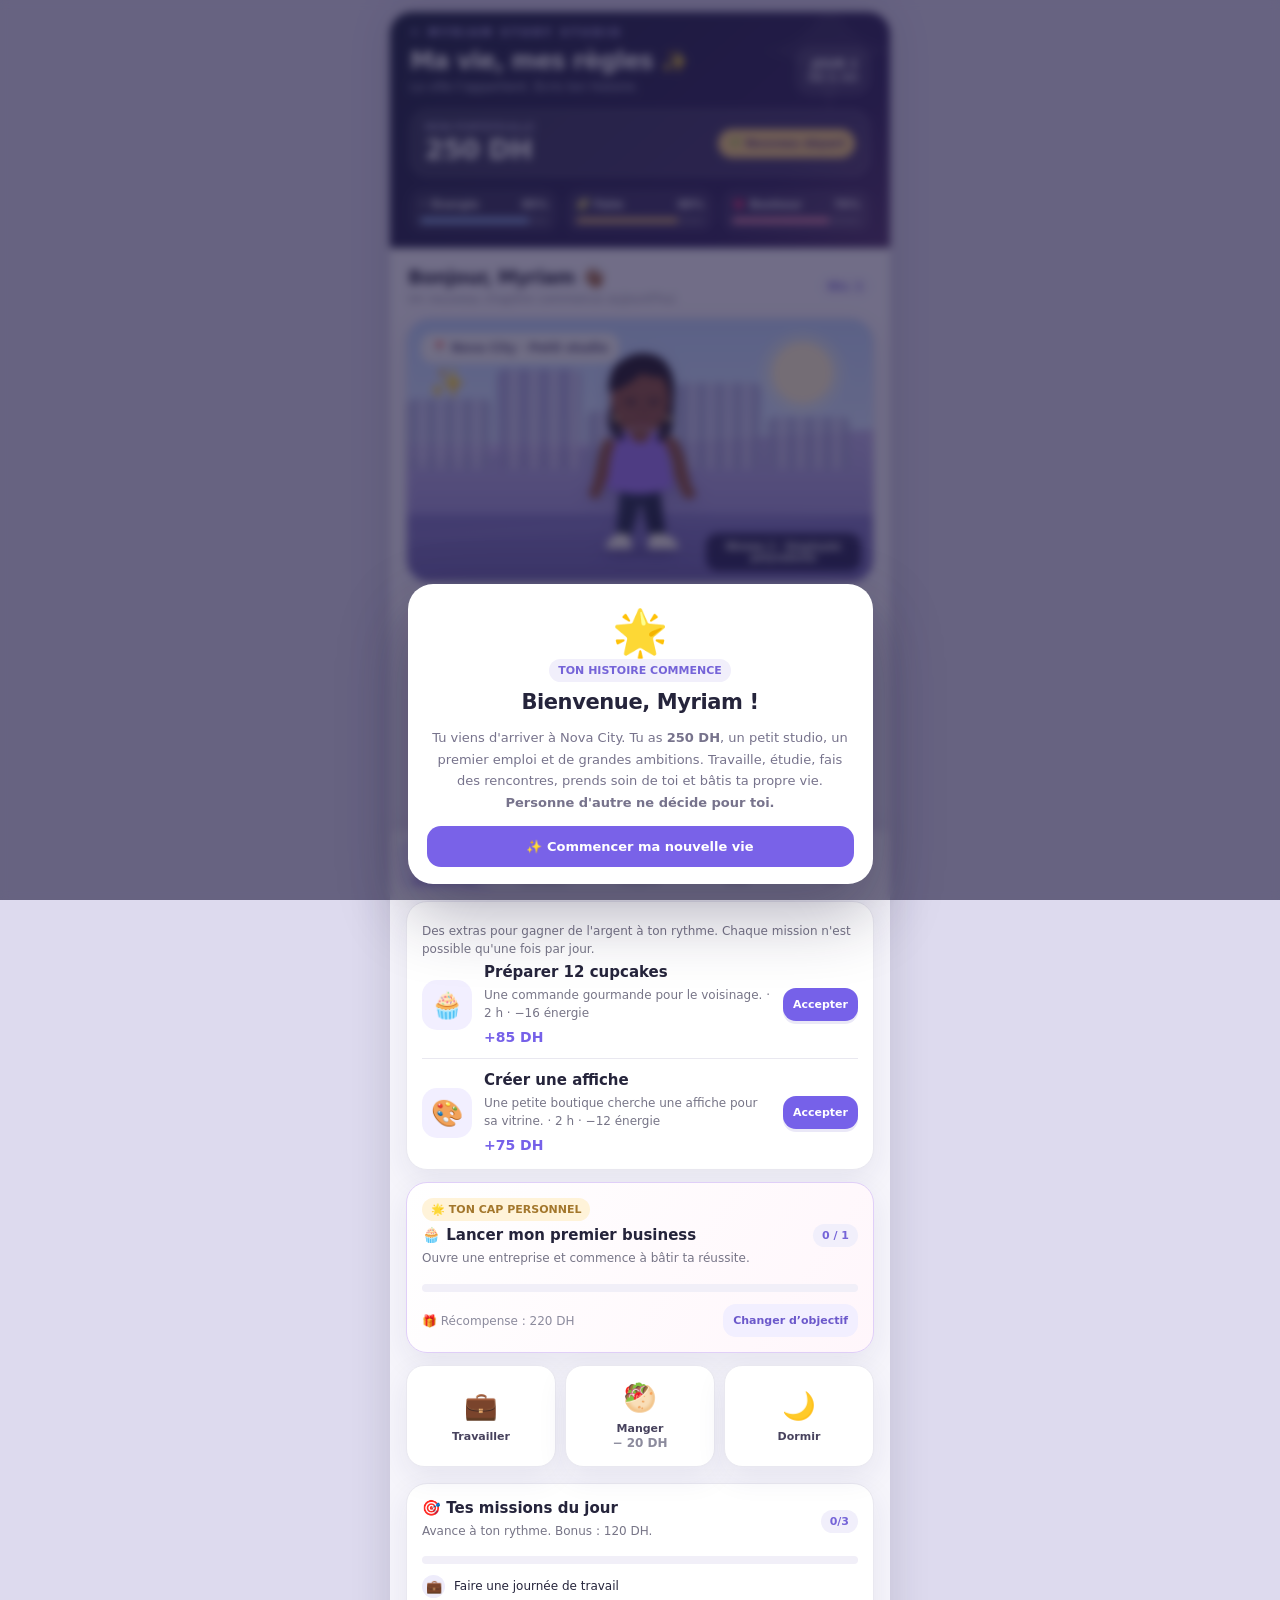
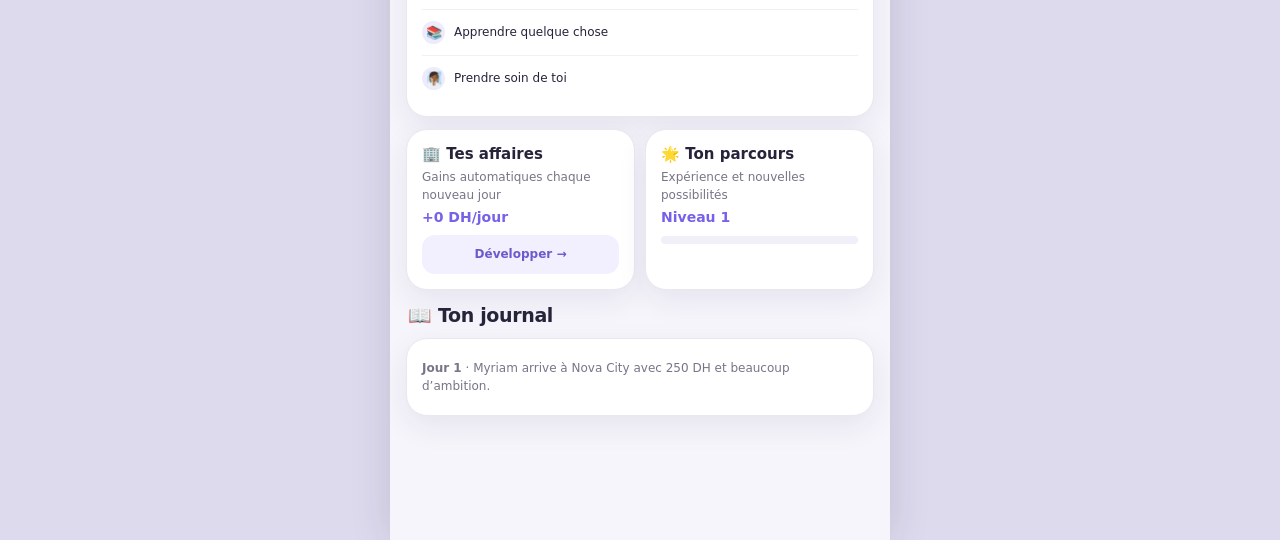
==== commit 144747ce: "feat: personal life goals, rewards and nine new choice-based stories (preserve weekly challenges and" ====
--- a/myriam-life-simulator/index.html
+++ b/myriam-life-simulator/index.html
@@ -12,6 +12,9 @@
 *{box-sizing:border-box}html{-webkit-text-size-adjust:100%}body{padding:0;margin:0;color:var(--ink);font-family:system-ui,-apple-system,BlinkMacSystemFont,'Segoe UI',sans-serif;background:#dddaee;overscroll-behavior-y:contain}button{font:inherit;cursor:pointer;-webkit-tap-highlight-color:transparent}button:disabled{opacity:.42;cursor:default}button:focus-visible{outline:3px solid var(--pink);outline-offset:2px}.app{margin:0 auto;max-width:500px;min-height:100svh;padding-bottom:calc(92px + env(safe-area-inset-bottom));background:var(--bg);position:relative;overflow:hidden;box-shadow:0 0 40px #24203726}.top{background:linear-gradient(138deg,#1b2340,#30235a 75%,#513569);color:white;padding:calc(14px + env(safe-area-inset-top)) 20px 16px;position:relative;overflow:hidden}.top:after{content:'✦';font-size:190px;position:absolute;right:-19px;top:-68px;color:#ffffff0b;pointer-events:none}.brand{letter-spacing:.23em;font-weight:900;font-size:11px;color:#c2bbff}.headrow{display:flex;align-items:center;justify-content:space-between;gap:10px;margin:8px 0 14px}.headrow h1{font-size:24px;line-height:1.15;margin:0;letter-spacing:-.6px}.subtitle{font-size:12px;color:#c1c4de;margin:5px 0 0}.daypill{padding:9px 11px;background:#ffffff19;border:1px solid #ffffff22;border-radius:15px;color:#fdfdff;white-space:nowrap;font-weight:700;font-size:12px;text-align:right}.wallet{display:flex;align-items:center;justify-content:space-between;gap:12px;background:#ffffff19;border:1px solid #ffffff26;border-radius:18px;padding:11px 14px;position:relative;z-index:1}.wallet-label{font-size:11px;color:#d8d2fb}.wallet-balance{font-weight:850;font-size:27px;letter-spacing:-.6px;font-variant-numeric:tabular-nums}.wallet-rank{background:#f6ce7c;color:#4c3270;font-size:11px;font-weight:800;border-radius:50px;padding:8px 10px;text-align:center;max-width:145px}.meters{display:grid;grid-template-columns:repeat(3,1fr);gap:8px;margin-top:12px;position:relative;z-index:1}.meter{background:#ffffff13;border-radius:13px;padding:9px 10px}.meterline{display:flex;justify-content:space-between;gap:2px;font-size:11px;font-weight:700}.meterline b{font-size:11px}.track{height:5px;border-radius:9px;background:#ffffff30;margin-top:7px;overflow:hidden}.fill{height:100%;border-radius:9px}.fill.e{background:#98c0ff}.fill.h{background:#f6c574}.fill.j{background:#ff95b6}main{padding:16px 16px 20px}.section-title{font-size:19px;letter-spacing:-.35px;margin:14px 2px 11px}.tiny{font-size:12px;color:var(--muted)}.card{background:white;border-radius:21px;padding:15px;border:1px solid var(--border);box-shadow:var(--shadow);margin-bottom:12px}.card h3{margin:0 0 5px;font-size:15px}.card p{font-size:12px;line-height:1.5;color:#777587;margin:5px 0}.row{display:flex;justify-content:space-between;align-items:center;gap:10px}.align-start{align-items:flex-start}.grow{flex:1}.pill{font-size:11px;font-weight:800;padding:5px 9px;border-radius:999px;background:#f1effb;color:#7564d8;white-space:nowrap}.pill.green{background:#e2f8ef;color:#339775}.pill.gold{background:#fff3d9;color:#a3772c}.btn{border:0;border-radius:13px;padding:11px 13px;background:var(--primary);color:#fff;font-size:12px;font-weight:800;min-height:39px;box-shadow:0 3px 0 #5b49bf20;white-space:nowrap}.btn:active{transform:scale(.97)}.btn.secondary{background:#f2efff;color:#6c59cb;box-shadow:none}.btn.soft{background:#f5f4f8;color:#6f6a81;box-shadow:none}.btn.dark{background:#2b294c}.btn.rose{background:#ffebf1;color:#d35783;box-shadow:none}.btn.small{min-height:33px;padding:8px 10px;font-size:11px}.btn.full{width:100%;margin-top:10px}.btn-row{display:flex;gap:8px;flex-wrap:wrap;margin-top:12px}.two{display:grid;grid-template-columns:1fr 1fr;gap:10px}.two .card{margin:0}.two .btn{white-space:normal}.scene{height:265px;position:relative;overflow:hidden;border-radius:24px;background:linear-gradient(#bfd6fa 0%,#d8e7ff 47%,#d2c1f4 48%,#9e90d5 100%);margin-bottom:14px;border:1px solid #dbd5ec;box-shadow:var(--shadow)}.scene:before{content:'';position:absolute;inset:42% 0 0;background:linear-gradient(0deg,#8b80c9,#bdb3e6);clip-path:polygon(0 20%,100% 0,100% 100%,0 100%)}.sun{position:absolute;right:40px;top:23px;background:#fff4ce;width:61px;height:61px;border-radius:100%;box-shadow:0 0 0 11px #fff9d34a}.buildings{position:absolute;left:0;right:0;top:55px;height:95px;display:flex;align-items:flex-end;gap:6px;opacity:.73;padding:0 0}.building{height:70px;background:repeating-linear-gradient(90deg,#a6a6d3 0 13px,#ddd8f5 13px 18px);width:18%;border-radius:7px 7px 0 0}.building:nth-child(2){height:100px;background:repeating-linear-gradient(90deg,#a29dd2 0 14px,#d9d2ed 14px 20px)}.building:nth-child(3){height:58px}.building:nth-child(4){height:86px}.building:nth-child(5){height:52px}.scene-ground{position:absolute;bottom:0;left:0;right:0;height:68px;background:linear-gradient(#8279c2,#7068af)}.scene-ground:after{content:'';position:absolute;left:-25%;top:10px;width:150%;height:1px;background:#ffffff55;transform:rotate(-3deg)}.avatar{display:block;width:100%;height:100%}.scene-svg{position:absolute;height:218px;bottom:19px;left:50%;width:180px;transform:translateX(-50%);filter:drop-shadow(0 6px 9px #392d7144);animation:bob 3.4s ease-in-out infinite}@keyframes bob{0%,100%{transform:translateX(-50%) translateY(0)}50%{transform:translateX(-50%) translateY(-3px)}}.scene-tag{position:absolute;top:14px;left:14px;background:#fffdf6d9;padding:8px 11px;border-radius:12px;font-size:12px;font-weight:850;color:#504b72;backdrop-filter:blur(6px)}.scene-caption{position:absolute;bottom:11px;right:12px;background:#201d49de;padding:8px 10px;border-radius:12px;color:white;font-size:10px;font-weight:800;max-width:155px;text-align:center}.scene-star{position:absolute;font-size:30px;top:46px;left:22px;animation:twinkle 2s ease-in-out infinite alternate}@keyframes twinkle{to{transform:scale(.83) rotate(13deg);opacity:.65}}.welcome{display:flex;align-items:center;justify-content:space-between;margin:2px 2px 12px;gap:10px}.welcome h2{font-size:19px;margin:0 0 3px;letter-spacing:-.5px}.welcome p{font-size:12px;color:var(--muted);margin:0}.progress{background:#f1eff8;border-radius:10px;height:8px;overflow:hidden;margin-top:11px}.progress span{height:100%;display:block;background:linear-gradient(90deg,#8e76f4,#f38aac);border-radius:10px}.quick{display:grid;grid-template-columns:repeat(3,1fr);gap:9px;margin:12px 0 16px}.quick button{background:#fff;border:1px solid var(--border);border-radius:18px;padding:14px 5px;color:#47425d;font-size:11px;font-weight:850;box-shadow:var(--shadow);line-height:1.3;min-height:88px}.quick .emoji{display:block;font-size:27px;margin-bottom:7px}.quest{padding:11px 0;border-bottom:1px solid #f1f0f6}.quest:last-child{border-bottom:0}.check{border-radius:100%;width:23px;height:23px;display:grid;place-items:center;background:#eeecfb;color:#8372d0;font-size:13px;font-weight:900}.check.done{background:#e1f7eb;color:#2b9d74}.list-card{display:flex;gap:12px;align-items:center}.tile-icon{font-size:26px;width:50px;height:50px;flex-shrink:0;border-radius:15px;background:#f2efff;display:grid;place-items:center}.separator{height:1px;background:var(--border);margin:12px 0}.skill-grid{display:grid;grid-template-columns:1fr 1fr;gap:9px}.skill{background:#f7f5fe;border-radius:15px;padding:12px}.skill b{display:block;font-size:12px}.skill .tiny{margin-top:3px}.bar{height:6px;background:#e6defe;margin-top:8px;border-radius:7px;overflow:hidden}.bar span{height:100%;display:block;background:#8c75ed;border-radius:7px}.job-row{display:flex;gap:10px;align-items:center;padding:10px 0;border-bottom:1px solid #f0eef5}.job-row:last-child{border-bottom:0}.job-row.locked{opacity:.6}.item-card{padding:13px}.item-card .item-info{display:flex;gap:10px;align-items:center;margin-bottom:10px}.item-card h3{margin-bottom:4px}.item-card .btn{white-space:normal}.item-price{font-size:14px;color:#7661e9;font-weight:900}.tagline{border-radius:16px;padding:12px 14px;background:#ece8ff;color:#6251bb;font-size:12px;line-height:1.5;margin-bottom:13px}.stat-row{display:flex;justify-content:space-between;padding:9px 0;border-bottom:1px solid #f2f0f6;font-size:13px}.stat-row:last-child{border:0}.stat-row strong{font-variant-numeric:tabular-nums}.closet{display:flex;gap:8px;flex-wrap:wrap;margin-top:9px}.swatch{height:42px;width:42px;border-radius:14px;border:3px solid transparent;background:#efedf8;font-size:21px;display:grid;place-items:center}.swatch.active{border-color:#7865ea;box-shadow:0 0 0 2px #e0daff}.timeline{border-left:2px solid #e6dfff;margin-left:6px;padding-left:16px}.logline{position:relative;margin:0 0 14px;font-size:12px;color:#757182;line-height:1.45}.logline:before{content:'';position:absolute;left:-22px;top:2px;border:3px solid white;border-radius:50%;height:9px;width:9px;background:#967fe9;box-shadow:0 0 0 1px #d6ccff}.logline b{color:#37334d}.nav{display:grid;grid-template-columns:repeat(5,1fr);gap:1px;position:fixed;z-index:30;bottom:0;left:50%;transform:translateX(-50%);width:100%;max-width:500px;padding:9px 8px calc(10px + env(safe-area-inset-bottom));border-top:1px solid #eeebf3;background:#fffffff2;backdrop-filter:blur(16px);box-shadow:0 -8px 25px #3830610c}.nav button{display:flex;align-items:center;flex-direction:column;gap:4px;border:0;background:transparent;border-radius:12px;color:#aaa5b9;padding:8px 1px 4px;font-size:10px;font-weight:850}.nav button span{font-size:23px;line-height:1}.nav button.active{background:#efeaff;color:#6e57d2}.modal{position:fixed;z-index:55;inset:0;display:none;align-items:flex-end;justify-content:center;background:#1c173d9c;padding:16px 12px calc(16px + env(safe-area-inset-bottom));backdrop-filter:blur(4px)}.modal.on{display:flex}.dialog{background:#fff;border-radius:25px;padding:22px 19px 17px;width:100%;max-width:465px;box-shadow:0 30px 70px #1d173e55;max-height:84svh;overflow-y:auto}.dialog .big{font-size:45px;text-align:center}.dialog h2{text-align:center;font-size:21px;letter-spacing:-.4px;margin:8px 0}.dialog p{text-align:center;color:#77738c;font-size:13px;line-height:1.65}.choice{display:block;width:100%;margin-top:8px;padding:13px;background:#f4f1ff;color:#4f42a2;border-radius:14px;border:0;text-align:left;font-size:13px;font-weight:850;white-space:normal}.choice small{display:block;color:#8a82ac;font-weight:500;font-size:11px;margin-top:4px}.choice.alt{background:#f7f6f9;color:#777286}.toast{position:fixed;z-index:70;left:50%;bottom:calc(84px + env(safe-area-inset-bottom));transform:translateX(-50%) translateY(18px);max-width:450px;width:calc(100% - 42px);padding:13px 16px;border-radius:15px;background:#262446;color:white;font-size:12px;font-weight:700;text-align:center;box-shadow:0 12px 45px #201d4940;opacity:0;pointer-events:none;transition:opacity .2s, transform .2s}.toast.show{opacity:1;transform:translateX(-50%) translateY(0)}.empty{padding:19px 12px;text-align:center;color:#8a869c;font-size:12px;background:#f8f7fb;border-radius:17px}.badge-row{display:flex;gap:7px;flex-wrap:wrap;margin-top:8px}.award{background:#fff5df;color:#9d751b;font-size:11px;border-radius:13px;padding:7px 9px;font-weight:850}.reset{color:#cf6a80;text-decoration:underline;border:0;background:transparent;font-size:12px;padding:9px}.footnote{text-align:center;font-size:11px;color:#aaa5b4;margin-top:13px;line-height:1.6}.how{background:#eeeaff;color:#5d50b3;padding:10px 12px;border-radius:14px;font-size:11px;line-height:1.6}.record{padding:13px;border-radius:14px;background:#faf8ff;margin-bottom:10px}.record b{font-size:14px}.record p{margin:4px 0 0}.chartrow{display:flex;justify-content:space-between;align-items:center;gap:9px}.footer-actions{margin-top:18px}
 @media(min-width:680px){.app{margin-top:12px;min-height:calc(100vh - 12px);border-radius:22px 22px 0 0}.nav{bottom:0}}
 @media(prefers-reduced-motion:reduce){.scene-svg,.scene-star{animation:none}*{scroll-behavior:auto!important}}
+
+.life-mission{border:1px solid #e0cff8;background:linear-gradient(125deg,#fff,#fff6fb)}
+.life-mission .progress{margin-top:12px}
 </style>
 </head>
 <body>
@@ -119,6 +122,68 @@
 case'reply':{if(s.lastMessageReplyDay===s.day)return;const m=chatMessages[(s.day-1)%chatMessages.length];s.lastMessageReplyDay=s.day;act({mood:m.mood,relations:m.relations,xp:6,weekly:'social',msg:'💬 Tu as répondu à '+m.from+'. '+m.reply});return}
 case'claim':if(s.questDone.length===s.quests.length&&!s.questClaimed){s.questClaimed=true;act({gain:120,xp:30,msg:'🎁 Bonus quotidien de 120 DH reçu !'})}return;case'sleep':sleep();return;case'eat':act({cost:20,energy:3,hunger:42,mood:5,hours:1,xp:5,quest:'self',msg:'🥙 Un bon repas et de nouvelles forces !'});return;case'work':{let job=jobs.find(j=>j.id===s.job);act({gain:job.pay+skillLevel('edu')*7+skillLevel('social')*4,energy:-job.energy,hunger:-20,mood:-5,hours:job.hours,xp:22,quest:'work',weekly:'work',msg:'💼 Service terminé : '+format(job.pay+skillLevel('edu')*7+skillLevel('social')*4)+' gagnés.'});return}case'chooseJob':{let job=jobs.find(j=>j.id===id);if(!job||s.edu<job.edu||s.social<job.social)return;s.job=id;log('🎉 Myriam décroche le poste : '+job.name+'.');notify('🎉 Nouveau métier : '+job.name);save();render();return}case'study':{if(skillLevel(id)>=10){notify('🌟 Cette compétence est déjà au maximum !');return}let costs={edu:25,social:20,cooking:25,business:35};act({cost:costs[id],energy:-12,hunger:-10,mood:1,hours:2,skill:id,skillGain:1,xp:18,quest:'learn',weekly:'study',msg:'📚 '+skillNames[id]+' augmente : niveau '+(skillLevel(id)+1)+'/10 !'});return}case'buyBiz':{let b=businesses.find(b=>b.id===id);if(!b||s.businesses[id]||skillLevel(b.skill)<b.req)return;if(s.money<b.cost){notify('💸 Fonds insuffisants.');return}s.money-=b.cost;s.businesses[id]=1;gainXP(55);log('🎉 Myriam ouvre '+b.name+' !');checkAchievements();notify('🏢 Nouveau business : '+b.name);save();render();return}case'upgradeBiz':{let b=businesses.find(b=>b.id===id);if(!b||!s.businesses[id])return;let cost=Math.round(b.cost*(.6+.35*s.businesses[id]));if(s.money<cost){notify('💸 Il te manque '+format(cost-s.money));return}s.money-=cost;s.businesses[id]++;gainXP(25);log('🚀 '+b.name+' passe au niveau '+s.businesses[id]+' !');notify('🚀 Business amélioré !');save();render();return}case'manage':if(!Object.keys(s.businesses).length)return;act({gain:Math.round(dailyProfit()*.7),energy:-15,hunger:-10,mood:3,hours:2,skill:'business',xp:15,quest:'work',msg:'📊 Tu as géré tes activités et obtenu de nouvelles ventes.'});return;case'buyHome':{let home=homes.find(h=>h.id===id);if(!home||s.money<home.price)return;s.money-=home.price;s.home=id;gainXP(35);log('🔑 Nouvelle maison : '+home.name+' !');checkAchievements();notify('🏡 Félicitations pour ton nouveau logement !');save();render();return}case'buyCar':{let c=cars.find(c=>c.id===id);if(!c||s.money<c.price)return;s.money-=c.price;s.car=id;gainXP(20);log('🚘 Nouveau véhicule : '+c.name+'.');notify('🚘 C’est ton nouveau véhicule !');save();render();return}case'spa':act({cost:65,energy:7,hunger:-8,mood:30,hours:2,xp:6,quest:'self',msg:'🧖🏾‍♀️ Un vrai moment de détente !'});return;case'park':act({energy:6,hunger:-7,mood:16,hours:1,xp:8,quest:'self',msg:'🌳 Une promenade au grand air.'});return;case'cinema':act({cost:45,energy:-5,hunger:-9,mood:22,hours:2,xp:9,quest:'self',msg:'🎬 Une très belle séance de cinéma.'});return;case'friend':act({cost:30,energy:-5,hunger:10,mood:17,relations:15,hours:2,xp:10,quest:'self',weekly:'social',msg:'💗 Un café joyeux avec Grâce.'});return;case'family':act({energy:-2,mood:12,relations:10,hours:1,xp:7,quest:'self',weekly:'social',msg:'📞 Des nouvelles de la famille qui font plaisir.'});return;case'date':act({cost:40,energy:-7,hunger:-7,mood:20,relations:12,hours:2,xp:12,quest:'self',weekly:'social',msg:'💌 Tu fais une belle nouvelle rencontre !'});return;case'outfit':s.outfit=id;save();render();notify('👗 Tenue changée !');return;case'hair':s.hair=id;save();render();notify('💇🏾‍♀️ Nouvelle coiffure !');return;case'skin':s.skin=id;save();render();return;}}
 document.body.addEventListener('click',e=>{let b=e.target.closest('button');if(!b)return;if(b.dataset.tab){changeTab(b.dataset.tab);return}if(b.dataset.action)takeAction(b.dataset.action,b.dataset.id)});
+
+/* V2.1 — objectifs personnels et histoires supplémentaires */
+const baseLife={goal:'business',goalsClaimed:[],gigDay:0,feed:[],lastIncomingDay:0,messagesRead:[],memories:[]};
+s.v2=Object.assign({},baseLife,s.v2&&typeof s.v2==='object'?s.v2:{});
+for(const k of ['goalsClaimed','feed','messagesRead','memories'])if(!Array.isArray(s.v2[k]))s.v2[k]=[];
+const lifeGoals=[
+ {id:'business',name:'Lancer mon premier business',emoji:'🧁',hint:'Ouvre une entreprise et commence à bâtir ta réussite.',target:1,progress:()=>Object.keys(s.businesses).length,reward:220},
+ {id:'edu',name:'Obtenir une vraie qualification',emoji:'🎓',hint:'Atteins le niveau 4 en études.',target:4,progress:()=>skillLevel('edu'),reward:180},
+ {id:'social',name:'Cultiver mes relations',emoji:'💞',hint:'Atteins 80 points de relations.',target:80,progress:()=>s.relations,reward:160},
+ {id:'savings',name:'Créer mon épargne',emoji:'💰',hint:'Réunis 1 500 DH sur ton compte.',target:1500,progress:()=>Math.max(0,s.money),reward:200}
+];
+
+const moreStories=[
+ {id:'neighbor_v2',minDay:18,emoji:'🏘️',title:'Une nouvelle voisine',text:'Ta voisine s’installe. Elle te propose une petite balade pour découvrir le quartier.',options:[{title:'🌿 Faire connaissance',detail:'Gratuit · +12 relations et +11 bonheur',choice:'v2_neighbor_yes',effect:{energy:-6,mood:11,relations:12,xp:12,msg:'🏘️ Une belle rencontre dans ton quartier.'}},{title:'🧘🏾 Prendre du temps pour toi',detail:'+10 énergie',choice:'v2_neighbor_no',effect:{energy:10,msg:'🌸 Une pause bien méritée.'}}]},
+ {id:'festival_v2',minDay:21,emoji:'🎤',title:'Un festival à Nova City',text:'La ville accueille une soirée de talents et de rencontres. Une belle occasion de sortir.',options:[{title:'🎟️ Acheter une place',detail:'45 DH · +20 bonheur et +12 relations',choice:'v2_festival_yes',effect:{cost:45,mood:20,relations:12,xp:15,msg:'🎤 Une soirée inoubliable au festival.'}},{title:'🎵 Écouter la musique au parc',detail:'Gratuit · +10 bonheur',choice:'v2_festival_no',effect:{mood:10,xp:6,msg:'🎵 Même de loin, l’ambiance est agréable.'}}]},
+ {id:'workshop_v2',minDay:24,emoji:'💻',title:'L’atelier des entrepreneures',text:'Une cheffe d’entreprise partage ses astuces pour trouver des clientes.',options:[{title:'📈 Participer à l’atelier',detail:'30 DH · +1 Business et +22 XP',choice:'v2_workshop_yes',effect:{cost:30,skill:'business',skillGain:1,xp:22,msg:'📈 Tu repars avec des idées concrètes.'}},{title:'🤝 Garder le contact',detail:'Gratuit · +1 Réseau',choice:'v2_workshop_no',effect:{skill:'social',xp:8,msg:'🤝 Une rencontre utile pour la suite.'}}]},
+ {id:'cooking_v2',minDay:27,emoji:'🍰',title:'Le concours de pâtisserie',text:'Ton quartier cherche des créations originales pour un petit concours.',options:[{title:'🧁 Présenter ta recette',detail:'40 DH · +130 DH et +1 Cuisine',choice:'v2_cooking_yes',effect:{cost:40,gain:130,skill:'cooking',xp:25,msg:'🍰 Ta recette reçoit un joli prix du jury !'}},{title:'📖 Observer et apprendre',detail:'Gratuit · +10 XP',choice:'v2_cooking_no',effect:{xp:10,msg:'📖 Tu repars avec de nouvelles inspirations.'}}]},
+ {id:'family_v2',minDay:30,emoji:'💞',title:'Une nouvelle familiale',text:'Un membre de la famille partage une belle réussite. Tout le monde s’écrit pour célébrer.',options:[{title:'❤️ Appeler et féliciter',detail:'Gratuit · +17 relations',choice:'v2_family_yes',effect:{relations:17,mood:8,xp:10,msg:'💞 La famille se réjouit de cet appel.'}},{title:'💌 Envoyer une jolie carte',detail:'15 DH · +22 relations',choice:'v2_family_no',effect:{cost:15,relations:22,mood:7,msg:'💌 Ta petite attention fait plaisir.'}}]},
+ {id:'artisan_v2',minDay:33,emoji:'🛍️',title:'Un marché éphémère',text:'Une commerçante t’invite à présenter tes créations à de nouveaux clients.',options:[{title:'🤝 Accepter sa proposition',detail:'50 DH · +160 DH et +1 Business',choice:'v2_artisan_yes',effect:{cost:50,gain:160,skill:'business',xp:18,msg:'🛍️ De belles ventes et de nouveaux contacts.'}},{title:'☕ Discuter des prochains marchés',detail:'Gratuit · +1 Réseau',choice:'v2_artisan_no',effect:{skill:'social',xp:8,msg:'☕ Une piste pour une future collaboration.'}}]},
+ {id:'solidarity_v2',minDay:36,emoji:'🌻',title:'La journée solidaire',text:'Une association du quartier organise une collecte pour aider des familles.',options:[{title:'🤲🏾 Donner un coup de main',detail:'Gratuit · -12 énergie, +16 bonheur',choice:'v2_solidarity_yes',effect:{energy:-12,mood:16,relations:9,xp:13,msg:'🌻 Ta présence aide beaucoup de monde.'}},{title:'💌 Faire un petit don',detail:'35 DH · +18 bonheur',choice:'v2_solidarity_no',effect:{cost:35,mood:18,xp:12,msg:'🌻 Un geste qui compte.'}}]},
+ {id:'weekend_v2',minDay:39,emoji:'🧳',title:'Une escapade inattendue',text:'Une amie te propose de changer d’air le temps d’un week-end.',options:[{title:'🌅 Partir se ressourcer',detail:'110 DH · +30 bonheur',choice:'v2_weekend_yes',effect:{cost:110,mood:30,relations:10,xp:20,msg:'🌅 Tu reviens avec de beaux souvenirs.'}},{title:'🌳 Explorer Nova City',detail:'Gratuit · +13 bonheur',choice:'v2_weekend_no',effect:{mood:13,energy:6,xp:8,msg:'🌳 Tu redécouvres ta ville.'}}]},
+ {id:'contract_v2',minDay:42,emoji:'📝',title:'Un contrat prometteur',text:'Une petite société te contacte après avoir entendu parler de ton sérieux.',options:[{title:'📋 Accepter la mission',detail:'70 DH · +260 DH et +1 Business',choice:'v2_contract_yes',effect:{cost:70,gain:260,skill:'business',xp:28,msg:'📝 Ce contrat lance une belle collaboration.'}},{title:'🌱 Proposer une autre date',detail:'Gratuit · +1 Réseau',choice:'v2_contract_no',effect:{skill:'social',xp:8,msg:'🌱 Tu gardes le contact sans précipitation.'}}]}
+];
+for(const story of moreStories)if(!events.some(e=>e.id===story.id))events.push(story);
+
+const oldEventChoice=eventChoice;
+eventChoice=function(id){
+ if(String(id).startsWith('v2_')){
+ const option=moreStories.flatMap(e=>e.options).find(o=>o.choice===id);
+ if(!option)return;if((option.effect.cost||0)>s.money){notify('💳 Il te manque '+format(option.effect.cost-s.money)+'. Choisis une option gratuite.');return;}closeModal();act(option.effect);return;
+ }
+ oldEventChoice(id);
+};
+
+function goalCard(){
+ const g=lifeGoals.find(x=>x.id===s.v2.goal)||lifeGoals[0];const claimed=s.v2.goalsClaimed.includes(g.id);
+ const value=Math.max(0,Math.min(g.target,g.progress()));const pct=Math.round(value/g.target*100);
+ return '<div class="card life-mission"><div class="row"><div><span class="pill gold">🌟 TON CAP PERSONNEL</span><h3 style="margin-top:9px">'+g.emoji+' '+g.name+'</h3><p>'+g.hint+'</p></div><span class="pill">'+value+' / '+g.target+'</span></div><div class="progress"><span style="width:'+pct+'%"></span></div><div class="row" style="margin-top:12px;align-items:center;flex-wrap:wrap;gap:7px">'+
+ (claimed?'<span class="pill green">✅ Objectif accompli</span>':pct===100?button('v2ClaimGoal',g.id,'🎁 Recevoir '+format(g.reward),'btn small'): '<span class="tiny">🎁 Récompense : '+format(g.reward)+'</span>')+
+ button('v2PickGoal',null,'Changer d’objectif','btn secondary small')+'</div></div>';
+}
+
+const previousHomeV21=home;
+home=function(){return previousHomeV21().replace('<div class="quick">',goalCard()+'<div class="quick">');};
+const previousMeV21=me;
+me=function(){return previousMeV21()+'<div class="card"><h3>🌟 Mes objectifs accomplis</h3><p>Chaque étape compte dans l’histoire de Myriam.</p><div class="btn-row">'+(s.v2.goalsClaimed.length?s.v2.goalsClaimed.map(i=>{const g=lifeGoals.find(x=>x.id===i);return g?'<span class="pill green">✓ '+g.emoji+' '+g.name+'</span>':''}).join(''):'<span class="tiny">Ta première réussite t’attend.</span>')+'</div></div>';};
+function showGoalOptions(){
+ document.getElementById('modal-body').innerHTML='<div class="big">🌟</div><h2 id="modal-title">Quel est ton prochain objectif ?</h2><p>Choisis le projet que Myriam veut poursuivre. Tu peux changer d’avis sans perdre ta progression.</p>'+lifeGoals.map(g=>'<button class="choice" data-action="v2SetGoal" data-id="'+g.id+'">'+g.emoji+' '+g.name+'<small>'+g.hint+(s.v2.goalsClaimed.includes(g.id)?' · Déjà réussi':' · Bonus '+format(g.reward))+'</small></button>').join('');
+ document.getElementById('modal').classList.add('on');
+}
+
+const originalTakeActionV21=takeAction;
+takeAction=function(name,id){
+ if(name==='v2PickGoal'){showGoalOptions();return;}
+ if(name==='v2SetGoal'){if(!lifeGoals.some(g=>g.id===id))return;s.v2.goal=id;closeModal();save();render();notify('🌟 Tu as choisi un nouveau cap !');return;}
+ if(name==='v2ClaimGoal'){
+  const g=lifeGoals.find(x=>x.id===id);if(!g||s.v2.goal!==id||g.progress()<g.target||s.v2.goalsClaimed.includes(id))return;
+  s.v2.goalsClaimed.push(id);s.money+=g.reward;s.earned+=g.reward;gainXP(35);log('🌟 Objectif accompli : '+g.name+' !');checkAchievements();save();render();notify('🎉 Objectif atteint : +'+format(g.reward));return;
+ }
+ originalTakeActionV21(name,id);
+};
+
 render();if(!s.firstSeen)setTimeout(intro,250);
 })();
 </script>
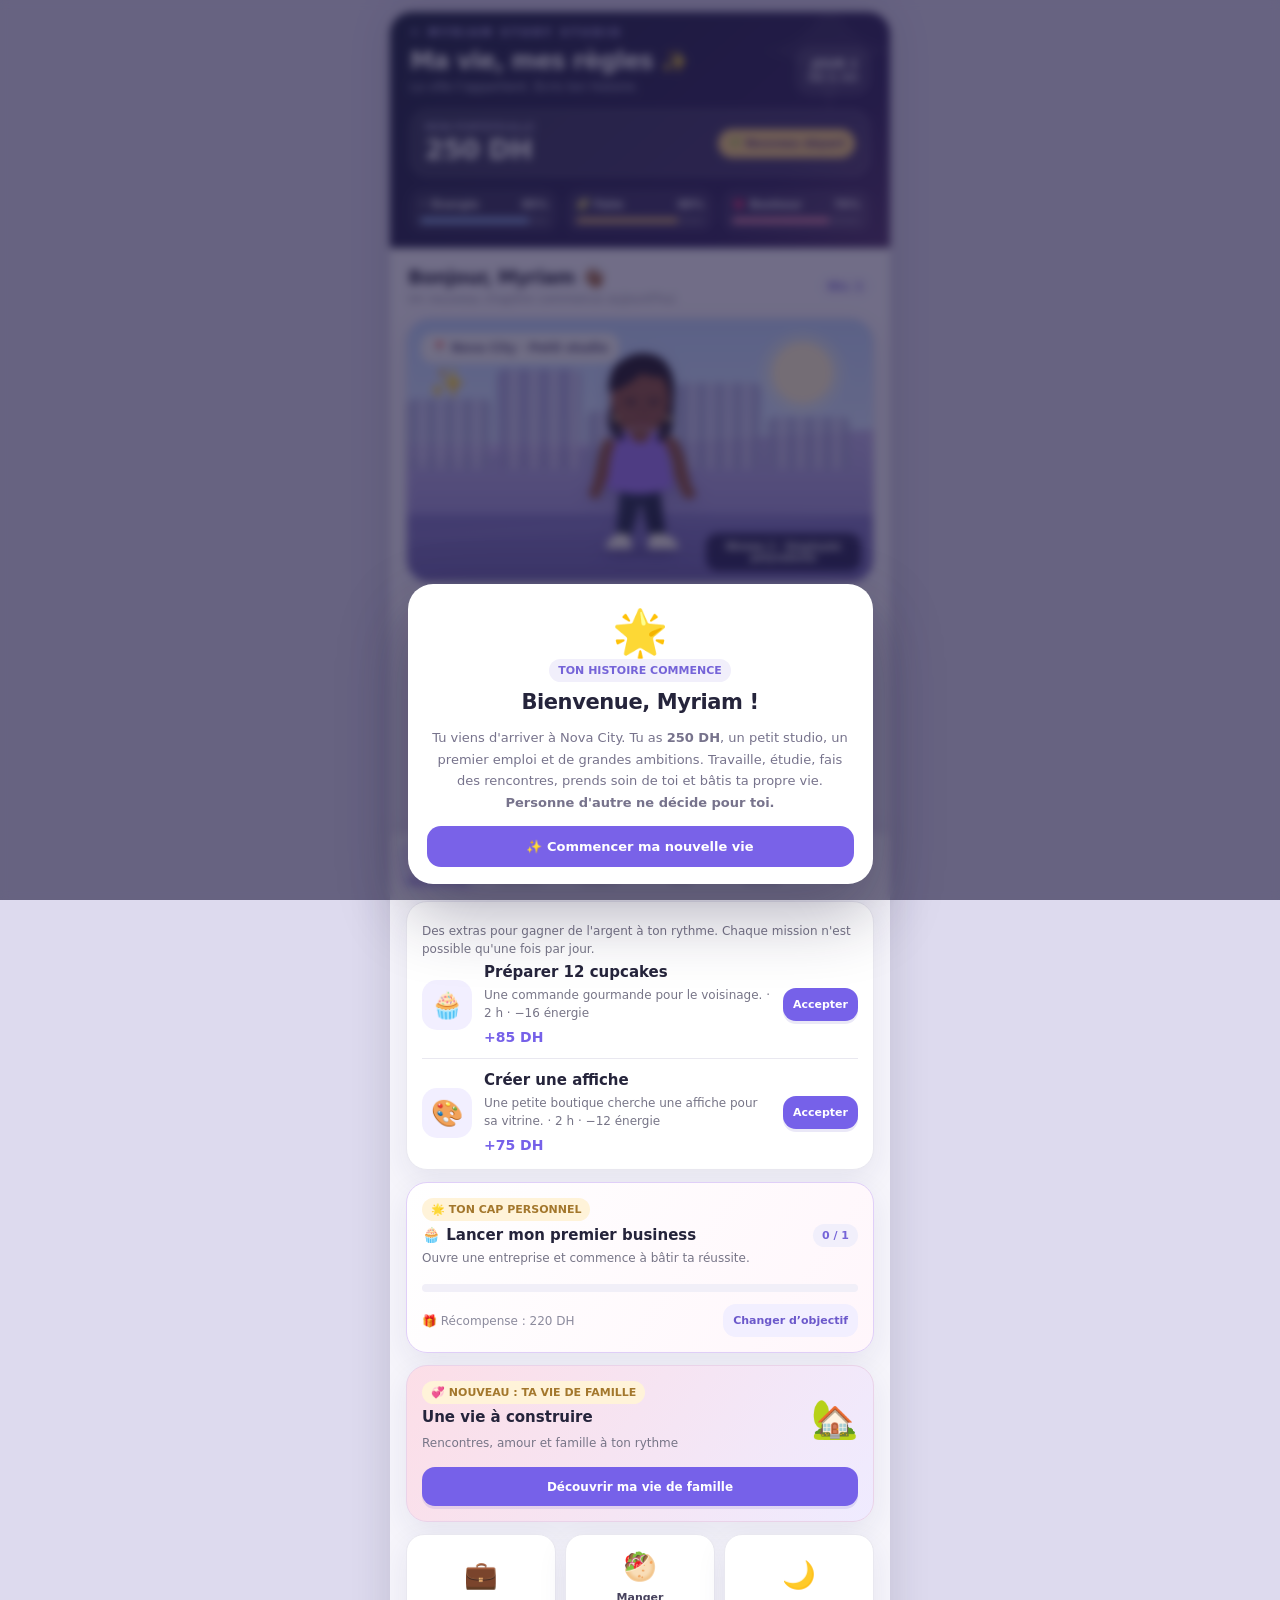
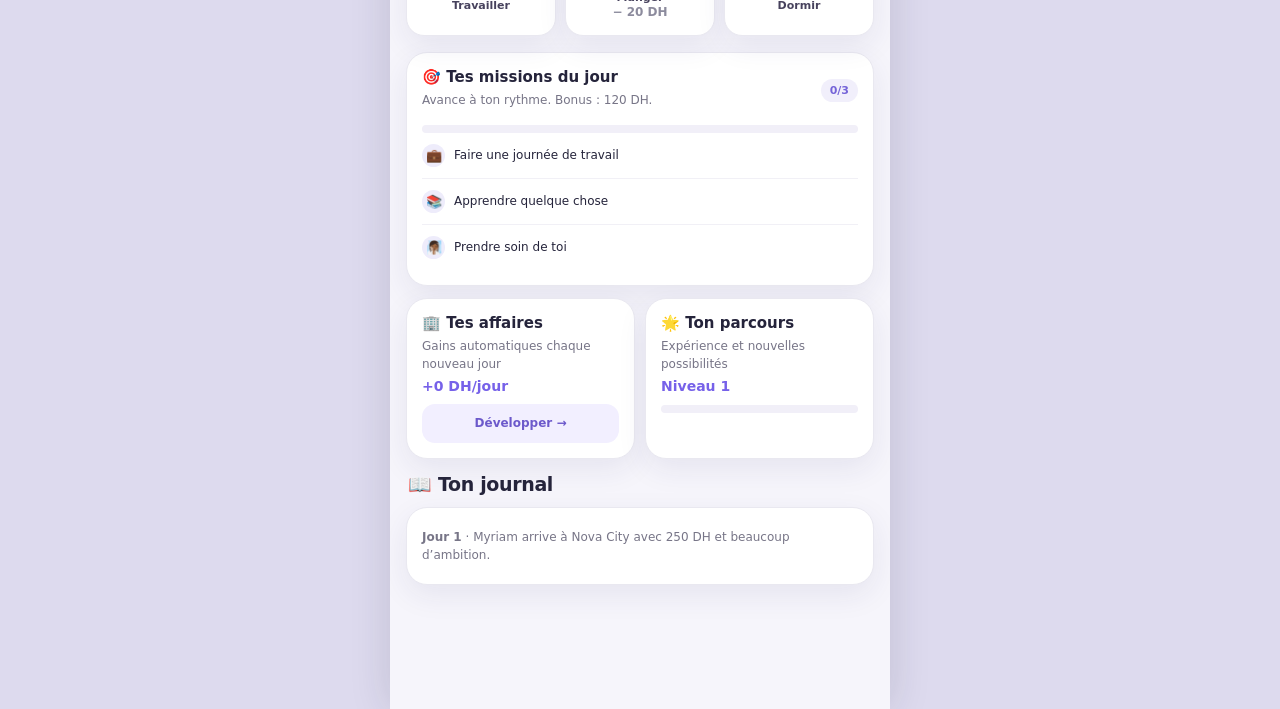
==== commit 8052e8ab: "feat: add autonomous family, relationships, children, home decor, savings and business managers" ====
--- a/myriam-life-simulator/index.html
+++ b/myriam-life-simulator/index.html
@@ -15,6 +15,22 @@
 
 .life-mission{border:1px solid #e0cff8;background:linear-gradient(125deg,#fff,#fff6fb)}
 .life-mission .progress{margin-top:12px}
+
+/* V3: interface famille et patrimoine (sans moteur 3D) */
+.nav{grid-template-columns:repeat(6,1fr)}.nav button{font-size:9px}.nav button span{font-size:21px}
+.family-hero{background:linear-gradient(125deg,#fcdee7,#efebff);border:1px solid #ead3e9;overflow:hidden}
+.family-hero h2{font-size:20px;margin:7px 0}.family-hero .tiny{color:#786c87}
+.family-people{display:grid;grid-template-columns:repeat(2,minmax(0,1fr));gap:9px;margin:12px 0}
+.family-person{background:#fff;border:1px solid #f0e7f3;padding:12px 9px;border-radius:17px;text-align:center}
+.family-person .face{font-size:30px;margin:5px auto}.family-person b{font-size:12px;display:block}.family-person small{font-size:10px;color:#8f8899;line-height:1.5;display:block;margin-top:4px}
+.family-note{padding:10px 12px;border-radius:12px;background:#f5f1ff;color:#685d88;font-size:11px;line-height:1.6}
+.family-memory{display:flex;gap:9px;align-items:flex-start;border-bottom:1px solid #efebf1;padding:10px 0;font-size:12px;color:#5a5268}
+.family-memory:last-child{border-bottom:0}.family-memory span{font-size:18px}
+.money-grid{display:grid;grid-template-columns:1fr 1fr;gap:10px;margin:12px 0}
+.money-box{border-radius:17px;background:#f8f5fe;padding:14px;min-width:0}.money-box strong{display:block;font-size:19px;margin-top:7px;color:#6251bc}
+.money-box small{font-size:10px;color:#82788e;display:block;line-height:1.5}
+@media(max-width:360px){.nav{padding-left:2px;padding-right:2px}.nav button{font-size:8px}.family-people{gap:6px}}
+
 </style>
 </head>
 <body>
@@ -184,6 +200,191 @@
  originalTakeActionV21(name,id);
 };
 
+
+/* V3 FAMILLE ET FINANCES - jeu original inspiré des mécaniques life sim, sans reprise d'assets tiers */
+const romanceNPCsV3=[
+{id:'elias',name:'Elias',emoji:'👨🏽‍💼',career:'Architecte',pay:170,trait:'Créatif, attentionné et ambitieux'},
+{id:'noah',name:'Noah',emoji:'👨🏿‍🍳',career:'Chef cuisinier',pay:150,trait:'Chaleureux, drôle et indépendant'},
+{id:'jade',name:'Jade',emoji:'👩🏾‍💻',career:'Développeuse',pay:190,trait:'Passionnée, loyale et spontanée'}
+];
+const babyNamesV3=[{name:'Inaya',emoji:'👧🏾'},{name:'Milo',emoji:'👦🏾'},{name:'Naïa',emoji:'👧🏾'},{name:'Eliott',emoji:'👦🏾'}];
+const decorListV3=[
+{id:'plants',name:'Plantes & fleurs',emoji:'🪴',cost:100,comfort:1},
+{id:'sofa',name:'Salon chaleureux',emoji:'🛋️',cost:450,comfort:2},
+{id:'kitchen',name:'Cuisine équipée',emoji:'🍽️',cost:650,comfort:2},
+{id:'nursery',name:'Coin enfant',emoji:'🧸',cost:350,comfort:1}
+];
+function safeTextV3(v){return String(v==null?'':v).replace(/[&<>"']/g,function(ch){return {'&':'&amp;','<':'&lt;','>':'&gt;','"':'&quot;',"'":'&#39;'}[ch]})}
+function initV3(){
+ if(!s.family3||typeof s.family3!=='object')s.family3={};
+ const f=s.family3;
+ if(!romanceNPCsV3.some(p=>p.id===f.partnerId))f.partnerId=null;
+ if(!['single','dating','engaged','married'].includes(f.status))f.status='single';
+ if(typeof f.bond!=='number'||!Number.isFinite(f.bond))f.bond=0;
+ if(typeof f.partnerWallet!=='number'||!Number.isFinite(f.partnerWallet))f.partnerWallet=0;
+ if(!Array.isArray(f.children))f.children=[];
+ if(!Array.isArray(f.memories))f.memories=[];
+ if(!Array.isArray(f.decor))f.decor=[];
+ if(!Array.isArray(f.pets))f.pets=[];
+ if(!Number.isFinite(f.lastDay))f.lastDay=s.day;
+ if(!Number.isFinite(f.lastDateDay))f.lastDateDay=0;
+ if(!f.pending||!Number.isFinite(f.pending.dueDay)||typeof f.pending.name!=='string')f.pending=null;
+ if(!s.economy3||typeof s.economy3!=='object')s.economy3={};
+ const e=s.economy3;
+ if(!Number.isFinite(e.savings)||e.savings<0)e.savings=0;
+ if(!Number.isFinite(e.fund)||e.fund<0)e.fund=0;
+ if(!Array.isArray(e.managers))e.managers=[];
+ if(!Number.isFinite(e.lastDay))e.lastDay=s.day;
+}
+initV3();
+function memoryV3(symbol,message){
+ const f=s.family3;
+ f.memories.unshift({day:s.day,emoji:symbol,text:message});
+ if(f.memories.length>22)f.memories.length=22;
+ log(symbol+' '+message);
+}
+function partnerV3(){return romanceNPCsV3.find(p=>p.id===s.family3.partnerId)||null}
+function childAgeV3(ch){return Math.min(24,Math.max(0,Math.floor((s.day-ch.bornDay)/12)))}
+function familyTickV3(){
+ initV3();const f=s.family3,e=s.economy3;
+ if(f.lastDay<s.day){
+  for(let d=Math.max(0,f.lastDay+1);d<=s.day;d++){
+   const p=partnerV3();
+   if(p){
+    f.partnerWallet+=p.pay;
+    if(d%6===0){f.bond=Math.min(100,f.bond+2);memoryV3('💼',p.name+' poursuit sa carrière de '+p.career.toLowerCase()+'. Ses revenus restent dans son propre budget.')}
+   }
+   for(const ch of f.children){
+    const age=Math.min(24,Math.max(0,Math.floor((d-ch.bornDay)/12)));
+    if(d>ch.bornDay&&(d-ch.bornDay)%12===0){
+     memoryV3('🎂',ch.name+' fête ses '+age+' ans ! '+(age===4?'Entrée à l’école.':age===18?'Début de sa vie d’adulte autonome.':age>18?'Ses projets prennent forme.':'La famille grandit.'));
+    }
+    if(d>ch.bornDay&&d%5===0&&age<18){
+     const cost=age<4?12:age<11?20:35;
+     if(p)f.partnerWallet=Math.max(0,f.partnerWallet-cost);
+     const what=age<4?'une activité d’éveil':age<11?'une sortie scolaire':'une activité entre jeunes';
+     if(d%10===0)memoryV3('🎒',ch.name+' participe à '+what+'. La famille s’occupe automatiquement de l’organisation et des frais.');
+    }
+    if(d>ch.bornDay&&d%11===0&&age>=18){if(d%22===0)memoryV3('🌱',ch.name+' avance dans ses études, sa carrière et ses relations, sans intervention de Myriam.')}
+   }
+  }
+  f.lastDay=s.day;
+ }
+ if(e.lastDay<s.day){
+  for(let d=Math.max(0,e.lastDay+1);d<=s.day;d++){
+   if(d%7===0){
+    const interest=Math.floor(e.savings*.01);
+    if(interest){e.savings+=interest;log('🏦 Ton épargne reçoit '+format(interest)+' d’intérêts fictifs.')}
+    if(e.fund>0){const rates=[-.03,.015,.025,-.018,.032,.006,-.008];const rate=rates[Math.floor(d/7)%rates.length];const delta=Math.round(e.fund*rate);e.fund=Math.max(0,e.fund+delta);log('📈 Fonds virtuel : '+(delta>=0?'+':'')+format(delta)+' cette semaine.')}
+   }
+  }
+  e.lastDay=s.day;
+ }
+}
+const originalRollDayV3=rollDay;
+rollDay=function(){originalRollDayV3();familyTickV3();};
+const originalDailyProfitV3=dailyProfit;
+dailyProfit=function(){const raw=originalDailyProfitV3();initV3();let extra=0;for(const id of s.economy3.managers){const b=businesses.find(b=>b.id===id);if(b&&s.businesses[id])extra+=Math.round(b.profit*(1+(s.businesses[id]-1)*.65)*.2);}return raw+extra;};
+function romanceStatusV3(){const f=s.family3;return {single:'Célibataire',dating:'En couple',engaged:'Fiancés',married:'Mariés'}[f.status]||'Célibataire'}
+function faceV3(n){return '<div class="face">'+n+'</div>'}
+function familyTeaserV3(){
+ const f=s.family3,p=partnerV3();
+ const desc=p?(p.name+' · '+romanceStatusV3()+' · '+f.children.length+' enfant(s)'):'Rencontres, amour et famille à ton rythme';
+ return '<div class="card family-hero"><div class="row"><div><span class="pill gold">💞 NOUVEAU : TA VIE DE FAMILLE</span><h3 style="margin:8px 0">'+(p?'Ton foyer évolue':'Une vie à construire')+'</h3><p>'+safeTextV3(desc)+'</p></div><div style="font-size:38px">🏡</div></div>'+button('familyOpen',null,'Découvrir ma vie de famille','btn full')+'</div>';
+}
+function familyPanelV3(){
+ initV3();const f=s.family3,p=partnerV3(),num=f.children.length;
+ const baby=f.pending;
+ const coupleAction=p?(
+  '<div class="card"><div class="row"><div><h3>💞 '+safeTextV3(p.name)+' et Myriam</h3><p>'+romanceStatusV3()+' · '+safeTextV3(p.career)+'</p></div><span class="pill">'+Math.round(f.bond)+'/100 💗</span></div>'+
+  '<div class="progress"><span style="width:'+Math.round(f.bond)+'%"></span></div>'+
+  '<p style="margin-top:10px">Son travail, son argent et ses activités sont gérés automatiquement. Myriam décide uniquement de ses propres choix.</p>'+
+  (f.lastDateDay===s.day?'<span class="pill green">✅ Moment partagé aujourd’hui</span>':button('familyDate',null,'💕 Passer du temps ensemble (gratuit)','btn full secondary'))+
+  (f.status==='dating'&&f.bond>=65?button('familyEngage',null,'💍 Proposer des fiançailles','btn full'):'')+
+  (f.status==='engaged'?button('familyWedding',null,'💒 Organiser notre mariage','btn full'):'')+
+  button('familyLeaveConfirm',null,f.status==='married'?'Envisager une séparation':'Mettre fin à cette relation','reset')+'</div>'
+ ):'<div class="card"><h3>💌 Rencontres & sentiments</h3><p>Fais une rencontre si tu en as envie. Aucun mariage ni enfant n’est obligatoire pour réussir ta vie.</p>'+button('familyMeet',null,'Rencontrer quelqu’un','btn full')+'</div>';
+ let kids='';
+ if(num){
+ kids='<h2 class="section-title">🧸 Les enfants</h2><div class="family-people">'+f.children.map(ch=>{
+  const age=childAgeV3(ch);let school=age<3?'Petite enfance':age<18?(age<6?'École maternelle':age<12?'École':'Collège / lycée'):'Vie adulte autonome';
+  return '<div class="family-person">'+faceV3(safeTextV3(ch.emoji||'🧒🏾'))+'<b>'+safeTextV3(ch.name)+'</b><small>'+age+' an'+(age>1?'s':'')+' · '+safeTextV3(school)+'</small><small>Sorties et activités automatiques</small></div>';
+ }).join('')+'</div><div class="family-note">🎒 Les enfants jouent, étudient et grandissent sans que tu doives payer manuellement chaque activité. Un an de croissance = 12 jours de jeu.</div>';
+ }else kids='<div class="family-note">La famille est facultative. Tu peux développer ta carrière, voyager et vivre tes aventures sans enfants.</div>';
+ const pregnancy=baby?'<div class="card"><h3>🍼 Un projet de bébé</h3><p>Une arrivée est prévue à partir du jour '+baby.dueDay+'. Tu gardes le choix du moment : aucune naissance automatique.</p>'+
+ (s.day>=baby.dueDay?button('familyBirth',null,'👶 Accueillir '+safeTextV3(baby.name),'btn full'): '<span class="pill">Encore '+(baby.dueDay-s.day)+' jour(s) de jeu</span>')+
+ button('familyCancelBaby',null,'Annuler ce projet','btn small secondary')+'</div>':
+ num<3?'<div class="card"><h3>🍼 Agrandir mon foyer</h3><p>C’est un choix personnel. Le jeu ne lancera jamais une grossesse ou une naissance tout seul.</p>'+button('familyPlanBaby',null,'Envisager un enfant','btn full secondary')+'</div>':'<div class="family-note">Cette version permet d’avoir jusqu’à trois enfants.</div>';
+ const pets='<div class="card"><h3>🐾 Mes animaux</h3><p>'+(!f.pets.length?'Un compagnon animal pourrait rejoindre ton foyer.':f.pets.map(t=>safeTextV3(t)).join(' · '))+'</p>'+
+ (f.pets.length>=2?'<span class="pill green">La maison est pleine de vie !</span>':button('familyPet',null,'Adopter un compagnon · 120 DH','btn full secondary',s.money<120))+'</div>';
+ const memories='<h2 class="section-title">📖 Notre histoire</h2><div class="card">'+(f.memories.length?f.memories.slice(0,8).map(m=>'<div class="family-memory"><span>'+safeTextV3(m.emoji)+'</span><div><b>Jour '+m.day+'</b><div>'+safeTextV3(m.text)+'</div></div></div>').join(''):'<p>Les moments importants de ton foyer apparaîtront ici.</p>')+'</div>';
+ return '<h2 class="section-title">💞 Ma famille</h2><div class="card family-hero"><span class="pill gold">MON HISTOIRE, À MON RYTHME</span><h2>Construis la vie que tu veux ✨</h2><p>Amour, enfants, amitié et foyer : rien n’est imposé. Les autres personnages prennent leurs décisions sans être contrôlés par toi.</p></div>'+
+ '<h2 class="section-title">🏠 Mon foyer</h2><div class="family-people"><div class="family-person">'+faceV3('👩🏾')+'<b>Myriam</b><small>Personnage jouable · '+safeTextV3(jobs.find(j=>j.id===s.job)?.name||'Carrière libre')+'</small></div>'+
+ (p?'<div class="family-person">'+faceV3(p.emoji)+'<b>'+safeTextV3(p.name)+'</b><small>'+safeTextV3(p.career)+' · '+romanceStatusV3()+'</small><small>Budget personnel : '+format(f.partnerWallet)+'</small></div>':'<div class="family-person">'+faceV3('💌')+'<b>À toi de choisir</b><small>Vie amoureuse facultative</small></div>')+'</div>'+
+ coupleAction+kids+'<h2 class="section-title">🌱 Les grandes étapes</h2>'+pregnancy+pets+'<h2 class="section-title">🪴 Maison & décoration</h2>'+
+ '<div class="card"><p>Décore ton foyer au fil de tes réussites, sans perdre ton logement actuel.</p>'+decorListV3.map(d=>
+  '<div class="list-card" style="margin:9px 0"><div class="tile-icon">'+d.emoji+'</div><div class="grow"><h3>'+d.name+'</h3><p>Une touche personnelle à la maison.</p></div>'+
+ (f.decor.includes(d.id)?'<span class="pill green">Installé ✓</span>':button('familyDecor',d.id,format(d.cost),'btn small',s.money<d.cost))+'</div>').join('')+'</div>'+memories;
+}
+function economyPanelV3(){
+ initV3();const e=s.economy3, managers=e.managers.filter(id=>s.businesses[id]);
+ return '<h2 class="section-title">🏦 Épargne & investissements fictifs</h2><div class="card">'+
+ '<p>Développe ta fortune à ton rythme. Ce sont des montants fictifs du jeu, sans argent réel ni publicité obligatoire.</p>'+
+ '<div class="money-grid"><div class="money-box"><small>🏦 COMPTE ÉPARGNE</small><strong>'+format(e.savings)+'</strong><small>+1 % tous les 7 jours de jeu, arrondi au DH inférieur.</small></div>'+
+ '<div class="money-box"><small>📈 FONDS VIRTUEL</small><strong>'+format(e.fund)+'</strong><small>Variation simulée chaque semaine : gains ou pertes possibles.</small></div></div>'+
+ '<h3>Mettre de côté</h3><div class="btn-row">'+button('bankDeposit','100','Déposer 100 DH','btn small secondary',s.money<100)+button('bankDeposit','500','Déposer 500 DH','btn small secondary',s.money<500)+button('bankWithdraw','100','Retirer 100 DH','btn small secondary',e.savings<100)+button('bankWithdraw','all','Tout retirer','btn small secondary',e.savings<1)+'</div>'+
+ '<div class="separator"></div><h3>Investir dans un fonds virtuel</h3><p>Fonds à risque, ce placement peut aussi perdre de la valeur. Aucune somme n’est prélevée sans ton choix.</p>'+
+ '<div class="btn-row">'+button('fundBuy','500','Investir 500 DH','btn small',s.money<500)+button('fundSell','all','Revendre le fonds','btn small secondary',e.fund<1)+'</div></div>'+
+ '<h2 class="section-title">👥 Équipe & gestion</h2><div class="card"><p>Recrute un responsable pour augmenter de 20 % les bénéfices de chaque entreprise choisie. Tes employés gèrent leur travail de manière autonome.</p>'+
+ (Object.keys(s.businesses).length?businesses.filter(b=>s.businesses[b.id]).map(b=>
+ '<div class="list-card" style="margin:12px 0"><div class="tile-icon">👩🏽‍💼</div><div class="grow"><h3>'+safeTextV3(b.name)+'</h3><p>'+ (managers.includes(b.id)?'Responsable en poste · +20 % / jour':'Gestion indépendante · coût unique : 750 DH')+'</p></div>'+
+ (managers.includes(b.id)?'<span class="pill green">Recruté</span>':button('hireManager',b.id,'Recruter','btn small',s.money<750))+'</div>').join(''):'<div class="family-note">Commence par ouvrir une entreprise pour recruter ton équipe.</div>')+
+ '</div>';
+}
+const originalHomeV3=home;
+home=function(){return originalHomeV3().replace('<div class="quick">',familyTeaserV3()+'<div class="quick">')};
+const originalEmpireV3=empire;
+empire=function(){return originalEmpireV3().replace('<h2 class="section-title">🏡 Immobilier</h2>',economyPanelV3()+'<h2 class="section-title">🏡 Immobilier</h2>')};
+const originalMeV3=me;
+me=function(){initV3();return originalMeV3()+'<div class="card"><h3>💞 Mon histoire personnelle</h3><p>Un foyer à ton image, sans obligations.</p><div class="stat-row"><span>Situation</span><b>'+romanceStatusV3()+'</b></div><div class="stat-row"><span>Enfants</span><b>'+s.family3.children.length+'</b></div><div class="stat-row"><span>Épargne personnelle</span><b>'+format(s.economy3.savings)+'</b></div>'+button('familyOpen',null,'Ouvrir ma famille','btn full secondary')+'</div>';};
+const originalRenderV3=render;
+render=function(){initV3();if(tab!=='family'){originalRenderV3();return;}header();document.querySelectorAll('#nav [data-tab]').forEach(b=>b.classList.toggle('active',b.dataset.tab===tab));document.getElementById('screen').innerHTML=familyPanelV3();save();};
+function familyDialogV3(title,body){document.getElementById('modal-body').innerHTML='<div class="big">💞</div><h2 id="modal-title">'+title+'</h2>'+body;document.getElementById('modal').classList.add('on');}
+function familyResultV3(text){memoryV3('💞',text);save();render();notify(text)}
+const oldTakeActionV3=takeAction;
+takeAction=function(name,id){
+ initV3();const f=s.family3,e=s.economy3;
+ if(name==='familyOpen'){changeTab('family');return;}
+ if(name==='familyMeet'){
+  familyDialogV3('Une belle rencontre','<p>Choisis la personne avec qui Myriam aimerait faire connaissance. Chaque personnage vit de manière indépendante.</p>'+
+  romanceNPCsV3.map(p=>'<button class="choice" data-action="familyPickPerson" data-id="'+p.id+'">'+p.emoji+' '+p.name+' — '+p.career+'<small>'+p.trait+'</small></button>').join('')+
+  button('cancel',null,'Pas maintenant','btn full secondary'));return;
+ }
+ if(name==='familyPickPerson'){const p=romanceNPCsV3.find(p=>p.id===id);if(!p||f.partnerId)return;closeModal();f.partnerId=p.id;f.status='dating';f.bond=38;f.partnerWallet=320;familyResultV3('Myriam fait la connaissance de '+p.name+'. Une nouvelle histoire commence.');return;}
+ if(name==='familyDate'){if(!partnerV3()||f.lastDateDay===s.day)return;f.bond=Math.min(100,f.bond+11);f.lastDateDay=s.day;s.mood=clamp(s.mood+8);s.relations=clamp(s.relations+4);gainXP(6);familyResultV3('Un joli moment avec '+partnerV3().name+' renforce votre complicité.');return;}
+ if(name==='familyEngage'){if(!partnerV3()||f.status!=='dating'||f.bond<65)return;f.status='engaged';gainXP(25);familyResultV3('Myriam et '+partnerV3().name+' se sont fiancés ! 💍');return;}
+ if(name==='familyWedding'){if(f.status!=='engaged')return;familyDialogV3('Le grand jour','<p>Organise un mariage qui te ressemble. Aucune cérémonie coûteuse n’est obligatoire.</p>'+button('familyMarry','simple','💒 Mariage intime · gratuit','choice')+button('familyMarry','grand','✨ Grande cérémonie · 600 DH','choice',s.money<600));return;}
+ if(name==='familyMarry'){if(f.status!=='engaged'||(id!=='simple'&&id!=='grand'))return;const cost=id==='grand'?600:0;if(s.money<cost)return;s.money-=cost;closeModal();f.status='married';f.bond=Math.min(100,f.bond+15);gainXP(40);familyResultV3('Myriam et '+partnerV3().name+' célèbrent leur mariage !');return;}
+ if(name==='familyLeaveConfirm'){if(!partnerV3())return;familyDialogV3('Un nouveau chapitre ?','<p>Tu peux quitter cette relation. Les enfants et les souvenirs resteront dans ton histoire.</p>'+button('familyLeave',null,'Confirmer la séparation','choice')+button('cancel',null,'Rester ensemble','choice alt'));return;}
+ if(name==='familyLeave'){if(!partnerV3())return;const p=partnerV3();closeModal();f.partnerId=null;f.status='single';f.bond=0;familyResultV3('Myriam et '+p.name+' empruntent des chemins différents.');return;}
+ if(name==='familyPlanBaby'){if(f.pending||f.children.length>=3)return;familyDialogV3('Un enfant dans mon histoire','<p>Choisis un prénom. L’arrivée sera possible dans 8 jours de jeu, mais tu déclencheras toi-même la naissance.</p>'+
+ babyNamesV3.map(b=>button('familyChooseBaby',b.name,b.emoji+' '+b.name,'choice')).join('')+button('cancel',null,'Pas maintenant','choice alt'));return;}
+ if(name==='familyChooseBaby'){const b=babyNamesV3.find(b=>b.name===id);if(!b||f.pending||f.children.length>=3)return;closeModal();f.pending={name:b.name,emoji:b.emoji,dueDay:s.day+8};familyResultV3('Le projet d’accueillir '+b.name+' est lancé. La naissance reste ton choix.');return;}
+ if(name==='familyBirth'){if(!f.pending||s.day<f.pending.dueDay||f.children.length>=3)return;const b=f.pending;f.children.push({name:b.name,emoji:b.emoji,bornDay:s.day});f.pending=null;s.mood=clamp(s.mood+20);gainXP(40);familyResultV3('Bienvenue à '+b.name+' ! La famille s’agrandit. 👶🏾');return;}
+ if(name==='familyCancelBaby'){if(!f.pending)return;f.pending=null;familyResultV3('Le projet est mis de côté. Myriam reste libre de ses décisions.');return;}
+ if(name==='familyPet'){if(f.pets.length>=2||s.money<120)return;familyDialogV3('Un nouveau compagnon','<p>Choisis ton animal de compagnie.</p>'+button('familyPetChoose','🐶 Chien','🐶 Adopter un chien · 120 DH','choice')+button('familyPetChoose','🐱 Chat','🐱 Adopter un chat · 120 DH','choice'));return;}
+ if(name==='familyPetChoose'){if(f.pets.length>=2||s.money<120||!['🐶 Chien','🐱 Chat'].includes(id))return;closeModal();s.money-=120;f.pets.push(id);familyResultV3(id+' rejoint ta maison !');return;}
+ if(name==='familyDecor'){const d=decorListV3.find(d=>d.id===id);if(!d||f.decor.includes(id)||s.money<d.cost)return;s.money-=d.cost;f.decor.push(d.id);gainXP(10);familyResultV3(d.emoji+' '+d.name+' : une nouvelle décoration pour ton foyer.');return;}
+ if(name==='bankDeposit'){const n=Number(id);if(![100,500].includes(n)||s.money<n)return;s.money-=n;e.savings+=n;save();render();notify('🏦 '+format(n)+' placés sur ton épargne.');return;}
+ if(name==='bankWithdraw'){const n=id==='all'?e.savings:Number(id);if(!Number.isFinite(n)||n<1||n>e.savings||(id!=='all'&&n!==100))return;e.savings-=n;s.money+=n;save();render();notify('🏦 '+format(n)+' retirés de ton épargne.');return;}
+ if(name==='fundBuy'){if(id!=='500'||s.money<500)return;s.money-=500;e.fund+=500;save();render();notify('📈 500 DH investis dans le fonds fictif.');return;}
+ if(name==='fundSell'){if(id!=='all'||e.fund<1)return;const n=e.fund;e.fund=0;s.money+=n;save();render();notify('📈 Fonds revendu : '+format(n)+' récupérés.');return;}
+ if(name==='hireManager'){if(!businesses.some(b=>b.id===id&&s.businesses[id])||e.managers.includes(id)||s.money<750)return;s.money-=750;e.managers.push(id);gainXP(15);log('👥 Un responsable prend en charge la gestion de '+businesses.find(b=>b.id===id).name+'.');save();render();notify('👥 Responsable recruté, bénéfices +20 %.');return;}
+ oldTakeActionV3(name,id);
+};
+const navV3=document.getElementById('nav');
+if(!navV3.querySelector('[data-tab="family"]'))navV3.querySelector('[data-tab="me"]').insertAdjacentHTML('beforebegin','<button type="button" data-tab="family"><span>💞</span>Famille</button>');
+
 render();if(!s.firstSeen)setTimeout(intro,250);
 })();
 </script>
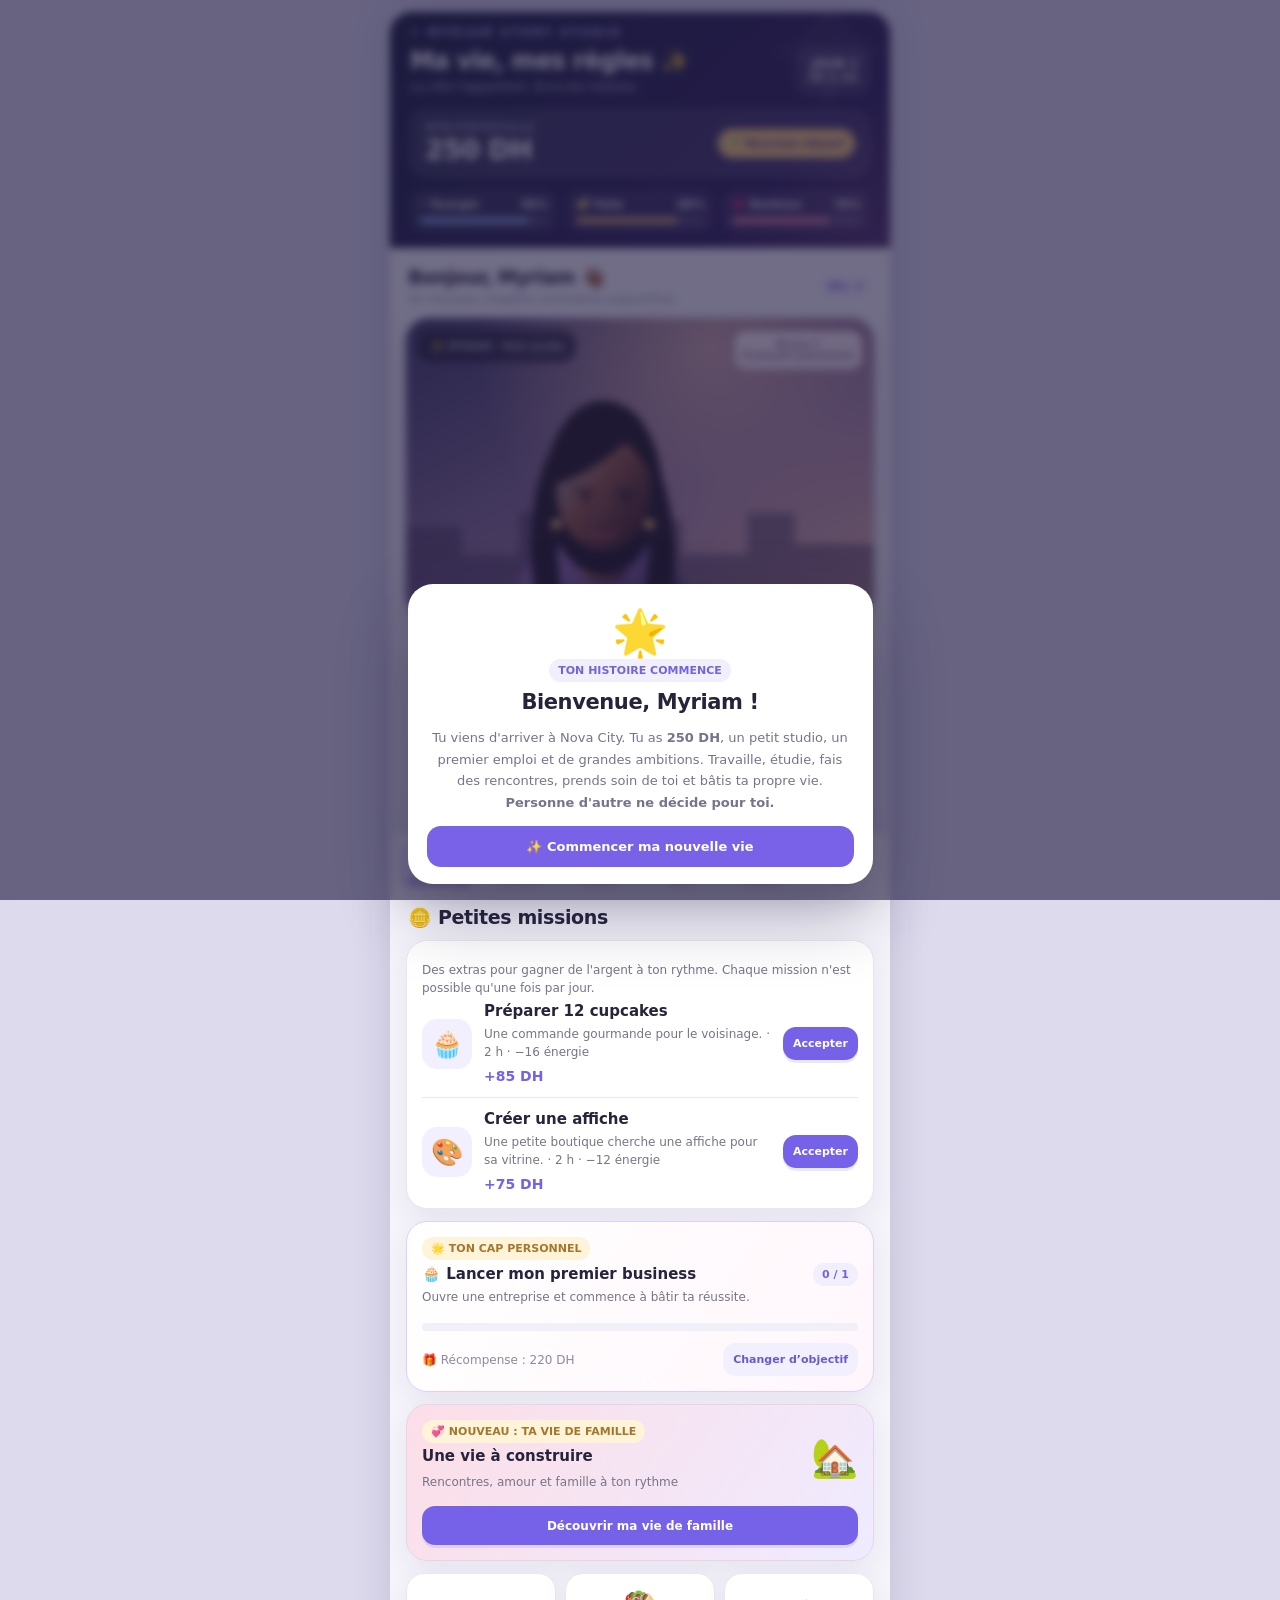
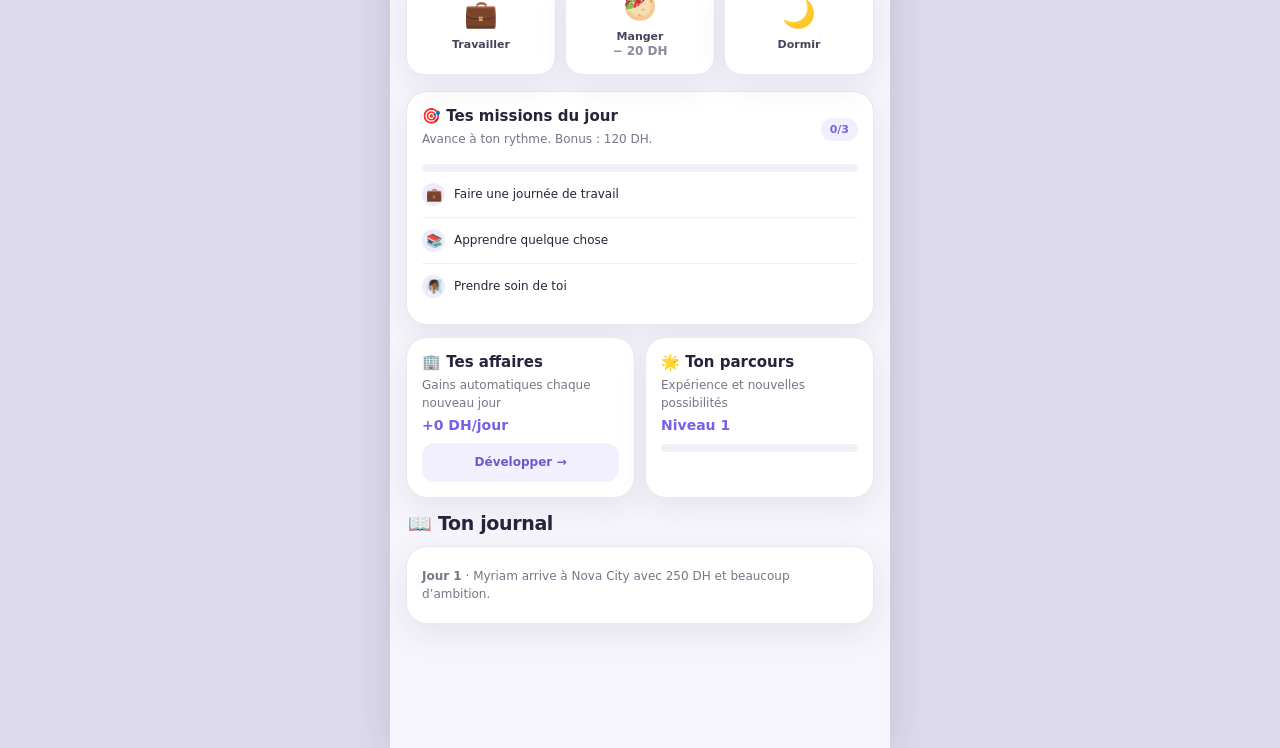
==== commit 2eeadc3f: "feat: polish visible characters, render pets and partners next to Myriam, suggest compatible matches" ====
--- a/myriam-life-simulator/index.html
+++ b/myriam-life-simulator/index.html
@@ -30,6 +30,21 @@
 .money-box{border-radius:17px;background:#f8f5fe;padding:14px;min-width:0}.money-box strong{display:block;font-size:19px;margin-top:7px;color:#6251bc}
 .money-box small{font-size:10px;color:#82788e;display:block;line-height:1.5}
 @media(max-width:360px){.nav{padding-left:2px;padding-right:2px}.nav button{font-size:8px}.family-people{gap:6px}}
+
+
+/* V4 portrait-based family view */
+.nav{grid-template-columns:repeat(6,1fr)}.nav button{font-size:9px}.nav button span{font-size:21px}
+.hero4{min-height:300px;background:linear-gradient(152deg,#3c3c64,#987a9e 58%,#f2beab);border-radius:23px;position:relative;overflow:hidden;margin:12px 0 18px;box-shadow:0 13px 26px #3f325a33}
+.hero4::before{content:'';position:absolute;inset:0;background:radial-gradient(circle at 65% 10%,#f9cbb7a6,transparent 57%)}
+.hero4 .city4{position:absolute;bottom:0;left:0;right:0;height:38%;background:#3d324f77;clip-path:polygon(0 20%,12% 20%,12% 45%,24% 45%,24% 7%,37% 7%,37% 50%,49% 50%,49% 14%,59% 14%,59% 44%,73% 44%,73% 8%,83% 8%,83% 35%,100% 35%,100% 100%,0 100%)}
+.hero4 .person4{position:absolute;bottom:-20px;left:8%;width:68%;height:88%}.hero4 .person4 svg{height:100%;width:100%}
+.hero4 .other4{position:absolute;bottom:10px;right:3%;width:37%;max-width:145px;background:#fdf1f5ec;border:2px solid #fff9;border-radius:20px;display:grid;justify-items:center;box-shadow:0 8px 17px #34253f55}
+.hero4 .other4 svg{height:118px;width:120px}.hero4 .other4 b{font-size:12px;color:#47344d;padding:2px 5px 7px}
+.hero4 .pet4{position:absolute;bottom:8px;left:4%;font-size:58px;filter:drop-shadow(0 4px 4px #1a192a88)}.hero4 .pet4 small{display:block;font-size:9px;background:#302d48bb;color:white;padding:3px 5px;border-radius:8px}
+.hero4 .title4{position:absolute;top:13px;left:12px;color:white;font-size:11px;background:#201e36b7;padding:9px 12px;border-radius:13px;z-index:2}
+.hero4 .tip4{position:absolute;top:13px;right:12px;color:#4d3a63;background:#fff4f9e8;padding:8px;border-radius:10px;text-align:center;font-size:10px;z-index:2}
+.match-grid4{display:grid;grid-template-columns:1fr 1fr;gap:8px}.match4{background:#faf5fe;border:1px solid #eadff1;border-radius:16px;padding:9px;min-width:0}.match4 .avatar4{background:linear-gradient(#dfcbe1,#fff0e9);border-radius:12px;height:114px;overflow:hidden;display:grid;place-items:end center}.match4 .avatar4 svg{width:110px;height:110px}.match4 h3{margin:6px 0;font-size:13px}.match4 p{font-size:10px;margin:4px 0}.match4 small{font-size:10px}
+.course4{border-bottom:1px solid #f0e7ee;padding:10px 2px}.course4:last-child{border:0}.course4 h3{font-size:12px;margin:0 0 6px}.course4 p{font-size:11px;margin:0 0 8px}
 
 </style>
 </head>
@@ -216,6 +231,11 @@
 ];
 function safeTextV3(v){return String(v==null?'':v).replace(/[&<>"']/g,function(ch){return {'&':'&amp;','<':'&lt;','>':'&gt;','"':'&quot;',"'":'&#39;'}[ch]})}
 function initV3(){
+ // Une nouvelle partie doit aussi reconstruire les champs hérités de la V2.
+ if(!s.v2||typeof s.v2!=='object')s.v2={};
+ s.v2=Object.assign({},baseLife,s.v2);
+ for(const k of ['goalsClaimed','feed','messagesRead','memories'])if(!Array.isArray(s.v2[k]))s.v2[k]=[];
+ if(!lifeGoals.some(g=>g.id===s.v2.goal))s.v2.goal='business';
  if(!s.family3||typeof s.family3!=='object')s.family3={};
  const f=s.family3;
  if(!romanceNPCsV3.some(p=>p.id===f.partnerId))f.partnerId=null;
@@ -385,6 +405,69 @@
 const navV3=document.getElementById('nav');
 if(!navV3.querySelector('[data-tab="family"]'))navV3.querySelector('[data-tab="me"]').insertAdjacentHTML('beforebegin','<button type="button" data-tab="family"><span>💞</span>Famille</button>');
 
+
+/* V4 PORTRAITS ET PROGRESSION */
+const n4=[
+ ['yanis','Yanis','Étudiant',1800,'#bc8166','#9686b4','Attentionné et créatif'],
+ ['amina','Amina','Étudiante',3100,'#684638','#c29da8','Douce et déterminée'],
+ ['lucas','Lucas','Photographe',4200,'#d8ab87','#7296a0','Passionné de voyages'],
+ ['lina','Lina','Ingénieure',40000,'#a87454','#b189ae','Indépendante et drôle'],
+ ['thomas','Thomas','Comptable',53000,'#d6a485','#536785','Organisé et romantique'],
+ ['issa','Issa','Enseignant',65000,'#5f3e33','#739b9c','Bienveillant et curieux'],
+ ['adrien','Adrien','Entrepreneur',640000,'#c39271','#434f6b','Ambitieux et généreux'],
+ ['samir','Samir','Investisseur',980000,'#9d694c','#54526a','Discret et voyageur'],
+ ['chloe','Chloé','Dirigeante',770000,'#d4aa8c','#9f6d89','Sociable et passionnée']
+];
+for(const n of n4)romanceNPCsV3.push({id:n[0],name:n[1],career:n[2],pay:Math.round(n[3]/220),fortune:n[3],skin4:n[4],shirt4:n[5],hair4:'#221c28',trait:n[6],emoji:n[0]==='amina'||n[0]==='lina'||n[0]==='chloe'?'👩🏾':'👨🏾'});
+for(const n of romanceNPCsV3){if(!Number.isFinite(n.fortune))n.fortune=n.id==='noah'?3000:n.id==='jade'?67000:42000;if(!n.skin4)n.skin4='#b58163';if(!n.shirt4)n.shirt4='#857f9b';if(!n.hair4)n.hair4='#29202c'}
+function esc4(x){return String(x==null?'':x).replace(/[&<>"']/g,function(c){return {'&':'&amp;','<':'&lt;','>':'&gt;','"':'&quot;',"'":'&#39;'}[c]})}
+function person4(obj){
+ const skin=obj.skin4||'#ac7353',dress=obj.shirt4||'#aa87b0',hair=obj.hair4||'#241d28';
+ const female=(obj.emoji||'').includes('👩')||obj.id==='chloe'||obj.id==='lina'||obj.id==='myriam';
+ const id='c'+String(obj.id||'a').replace(/[^a-zA-Z0-9]/g,'');
+ return '<svg viewBox="0 0 150 190" xmlns="http://www.w3.org/2000/svg" role="img" aria-label="'+esc4(obj.name)+'"><defs>'+
+ '<linearGradient id="'+id+'face" x2="1" y2="1"><stop stop-color="#ffffff" stop-opacity=".32"/><stop offset=".45" stop-color="'+skin+'"/><stop offset="1" stop-color="#3a1b22" stop-opacity=".63"/></linearGradient>'+
+ '<linearGradient id="'+id+'shirt" x2="1" y2="1"><stop stop-color="'+dress+'"/><stop offset="1" stop-color="#392c4f"/></linearGradient></defs>'+
+ '<path d="M7 190 Q8 131 51 122 L96 122 Q143 135 144 190" fill="url(#'+id+'shirt)"/>'+
+ '<path d="M60 118 L92 117 L92 147 Q75 158 59 145Z" fill="url(#'+id+'face)"/>'+
+ '<ellipse cx="76" cy="82" rx="42" ry="63" fill="'+hair+'"/>'+
+ (female?'<path d="M39 52 Q16 98 28 164 L48 173 Q36 111 52 65 M108 51 Q136 105 124 170 L103 171 Q117 100 99 62" fill="'+hair+'"/>':'')+
+ '<ellipse cx="76" cy="83" rx="34" ry="44" fill="url(#'+id+'face)"/>'+
+ '<path d="M42 79 Q37 27 70 22 Q113 15 114 79 Q99 52 91 50 Q66 72 42 79" fill="'+hair+'"/>'+
+ '<path d="M54 85 Q63 81 70 85 M83 85 Q91 81 100 85" fill="none" stroke="#30212b" stroke-width="2"/>'+
+ '<circle cx="63" cy="89" r="2.6" fill="#211a22"/><circle cx="92" cy="89" r="2.6" fill="#211a22"/>'+
+ '<path d="M78 89 L75 100 Q78 102 82 99" fill="none" stroke="#895b50" stroke-width="1.2"/>'+
+ '<path d="M63 111 Q77 121 90 111 Q75 126 63 111" fill="'+(female?'#a95365':'#7b514a')+'"/>'+
+ (female?'<circle cx="42" cy="108" r="3.7" fill="#e7bc65"/><circle cx="109" cy="108" r="3.7" fill="#e7bc65"/>':'')+
+ '</svg>';
+}
+function myriam4(){return person4({id:'myriam',name:'Myriam',skin4:{brown:'#955a44',deep:'#69402e',caramel:'#bd8060',light:'#daa784'}[s.skin]||'#955a44',shirt4:{lavender:'#ab83c7',pink:'#d991ae',white:'#e9e1d9',green:'#8aa89d',black:'#3e3647'}[s.outfit]||'#ab83c7',hair4:'#241c26',emoji:'👩🏾'});}
+const prevScene4=scene;
+scene=function(){
+ initV3();const p=partnerV3(),pets=s.family3.pets||[];
+ return '<div class="hero4"><div class="city4"></div><div class="title4">✨ MYRIAM · '+esc4(activeHome().name)+'</div><div class="tip4">Niveau '+s.level+'<br>'+esc4(jobs.find(j=>j.id===s.job)?.name||'')+'</div>'+
+ '<div class="person4">'+myriam4()+'</div>'+
+ (p?'<div class="other4">'+person4(p)+'<b>'+esc4(p.name)+' 💗</b></div>':'')+
+ (pets.length?'<div class="pet4">'+(/chat/i.test(pets[0])?'🐈':'🐕')+'<small>'+esc4(pets[0])+'</small></div>':'')+'</div>';
+};
+const oldFamilyPanel4=familyPanelV3;
+familyPanelV3=function(){return oldFamilyPanel4().replace('<h2 class="section-title">🏠 Mon foyer</h2>',scene()+'<h2 class="section-title">🏠 Mon foyer</h2>')};
+const oldMe4=me;
+me=function(){return oldMe4().replace('<div style="height:188px;width:139px;position:absolute;top:7px">', '<div style="height:188px;width:139px;position:absolute;top:7px">')};
+function wealth4(){initV3();return Math.max(0,s.money)+(s.economy3.savings||0)+(s.economy3.fund||0)+(homes.find(h=>h.id===s.home)?.price||0)+(cars.find(c=>c.id===s.car)?.price||0)+businesses.reduce((a,b)=>a+(s.businesses[b.id]?b.cost*.6:0),0)}
+function tier4(x){return x<6000?0:x<85000?1:2}
+function showMatches4(all){
+ const wealth=wealth4(),tier=tier4(wealth);
+ const choices=all?romanceNPCsV3:romanceNPCsV3.filter(p=>tier4(p.fortune)===tier).sort((a,b)=>Math.abs(a.fortune-wealth)-Math.abs(b.fortune-wealth)).slice(0,5);
+ const label=['modeste','intermédiaire','aisé'][tier];
+ const cards=choices.map(p=>'<div class="match4"><div class="avatar4">'+person4(p)+'</div><h3>'+esc4(p.name)+'</h3><small>'+esc4(p.career)+'</small><p>💰 '+format(p.fortune)+'</p><p>'+esc4(p.trait)+'</p>'+button('familyPickPerson',p.id,'Rencontrer 💗','btn small full')+'</div>').join('');
+ document.getElementById('modal-body').innerHTML='<div class="big">💕</div><h2 id="modal-title">Rencontrer quelqu’un</h2><p>Ton niveau de vie : '+label+'. Les profils suggérés ont un niveau de vie comparable, mais tu peux choisir librement.</p><div class="match-grid4">'+cards+'</div>'+
+ (all?'':button('allMatches4',null,'Voir aussi les autres milieux','btn full secondary'))+button('cancel',null,'Pas maintenant','btn full secondary');
+ document.getElementById('modal').classList.add('on');
+}
+const oldAction4=takeAction;
+takeAction=function(name,id){if(name==='familyMeet'){showMatches4(false);return;}if(name==='allMatches4'){showMatches4(true);return;}oldAction4(name,id);};
+
 render();if(!s.firstSeen)setTimeout(intro,250);
 })();
 </script>
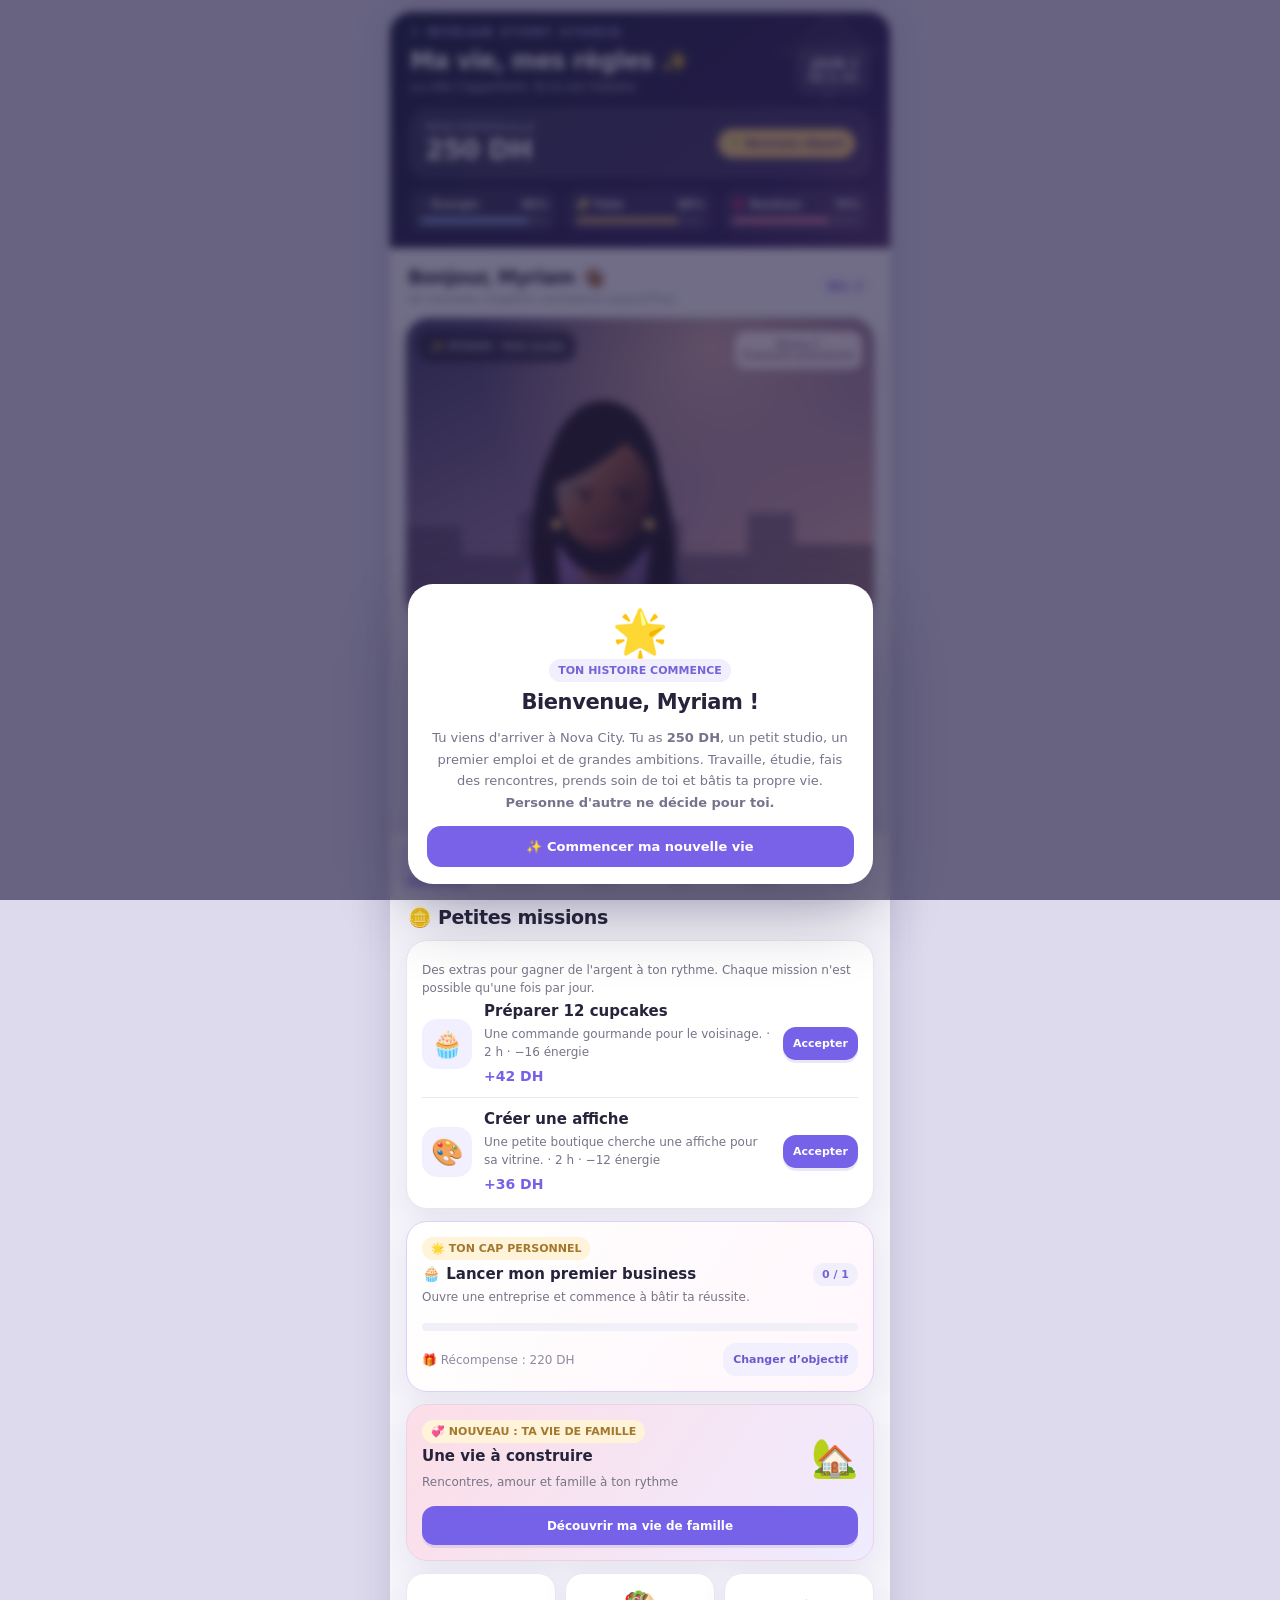
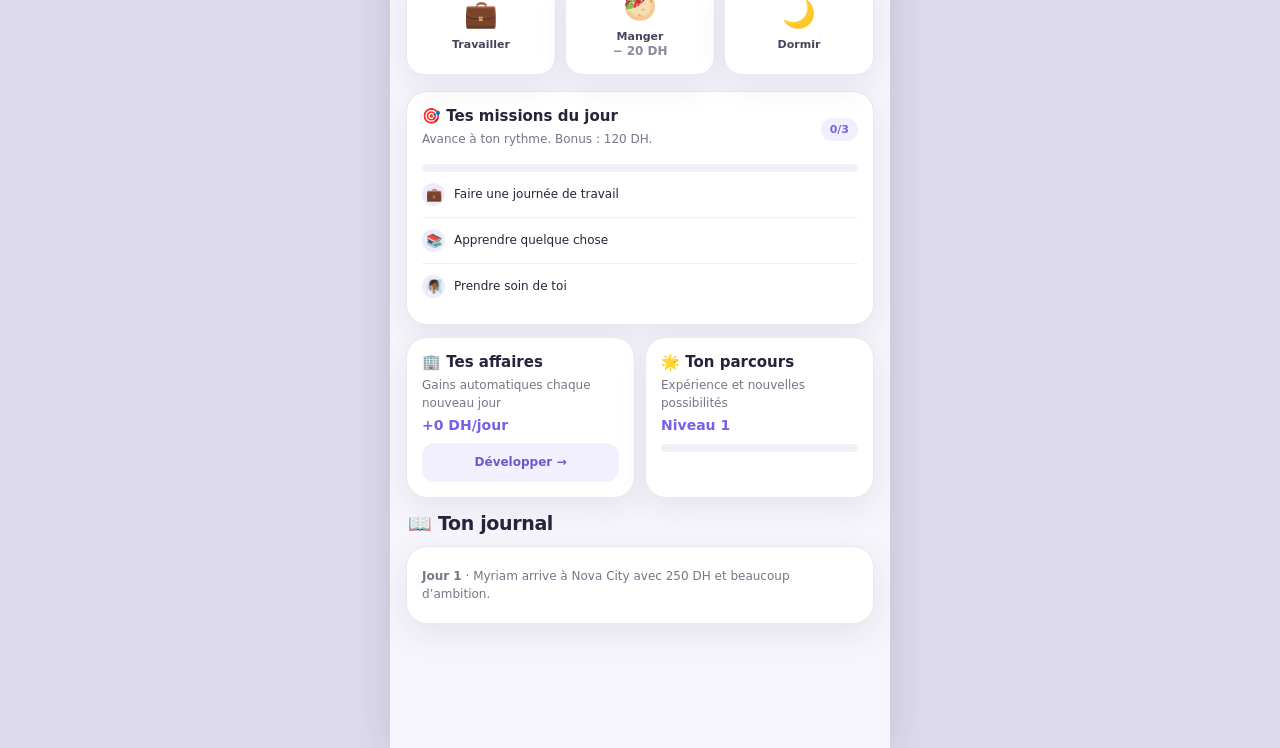
==== commit 6f3d107d: "feat: rebalance economy, daily work limits, university curricula and exams, diploma-gated promotions" ====
--- a/myriam-life-simulator/index.html
+++ b/myriam-life-simulator/index.html
@@ -468,6 +468,153 @@
 const oldAction4=takeAction;
 takeAction=function(name,id){if(name==='familyMeet'){showMatches4(false);return;}if(name==='allMatches4'){showMatches4(true);return;}oldAction4(name,id);};
 
+
+/* V4 ECONOMIE ET DIPLOMES : progression sur plusieurs jours avec vrais jalons */
+const v4CareerPrograms=[
+ {name:'Formation professionnelle',fee:90,lessons:2,stages:[
+  ['Bases de la gestion','Quel outil permet de suivre les recettes et dépenses ?',['Un budget','Une liste de films','Un calendrier de fêtes'],0],
+  ['Communication professionnelle','Quel comportement favorise une relation client durable ?',['Ignorer les avis','Écouter et répondre clairement','Promettre tout sans vérifier'],1]
+ ]},
+ {name:'Licence en gestion',fee:850,lessons:3,stages:[
+  ['Comptabilité','Que représente le chiffre d’affaires ?',['Le total des ventes','Le bénéfice net','Le salaire du dirigeant'],0],
+  ['Marketing','Pour identifier un marché cible, on commence par…',['Augmenter les prix','Étudier les besoins des clients','Acheter une voiture'],1],
+  ['Finance','Une trésorerie saine permet de…',['Payer ses dépenses à échéance','Dépenser plus que ses revenus','Supprimer la comptabilité'],0]
+ ]},
+ {name:'Master en management',fee:3400,lessons:3,stages:[
+  ['Gestion de projet','Quelle action aide à respecter un délai ?',['Éviter le planning','Définir des étapes et responsabilités','Changer de but chaque jour'],1],
+  ['Management','Le rôle d’un responsable est notamment de…',['Motiver et coordonner son équipe','Tout faire seul','Interdire les échanges'],0],
+  ['Stratégie','Un avantage concurrentiel durable repose sur…',['Une proposition de valeur différenciante','Une publicité sans produit','Des promesses vides'],0]
+ ]},
+ {name:'MBA & direction',fee:14000,lessons:4,stages:[
+  ['Leadership','Quel réflexe améliore les décisions ?',['Écouter des données et avis variés','Décider sans informations','Changer sans communiquer'],0],
+  ['Investissement','Pourquoi diversifier un investissement ?',['Pour supprimer tous les risques','Pour répartir les risques','Pour garantir le profit'],1],
+  ['Négociation','Une négociation durable recherche…',['Une solution viable pour les parties','Un gain uniquement immédiat','Une promesse impossible'],0]
+ ]}
+];
+function initCareer4(){
+ if(!s.career4||typeof s.career4!=='object')s.career4={};
+ const c=s.career4;
+ if(!Number.isInteger(c.diploma)||c.diploma<0)c.diploma=0;
+ if(!Number.isInteger(c.enrolled))c.enrolled=-1;
+ if(!Number.isInteger(c.lessonDay))c.lessonDay=0;
+ if(!Number.isInteger(c.workDay))c.workDay=0;
+ if(!Number.isInteger(c.skillDay))c.skillDay=0;
+ if(!Number.isInteger(c.gigDay))c.gigDay=0;
+ if(!Number.isInteger(c.examDay))c.examDay=0;
+ if(!c.progress||typeof c.progress!=='object')c.progress={};
+ if(!Array.isArray(c.passed))c.passed=[];
+}
+initCareer4();
+const job4=[65,130,245,490,950];
+jobs.forEach((j,i)=>j.pay=job4[i]);
+const business4=[[3000,35],[12000,105],[60000,310],[240000,1000],[1000000,4000]];
+businesses.forEach((b,i)=>{b.cost=business4[i][0];b.profit=business4[i][1]});
+[0,15000,95000,430000,1700000].forEach((n,i)=>homes[i].price=n);
+[0,2900,38000,165000,850000].forEach((n,i)=>cars[i].price=n);
+[42,36,44,55,48,40].forEach((n,i)=>sideGigs[i].pay=n);
+const oldLevelUp4=levelUp;
+levelUp=function(){
+ let needed=100+s.level*55;
+ while(s.xp>=needed){s.xp-=needed;s.level++;const reward=Math.min(35,10+s.level*2);s.money+=reward;log('⭐ Niveau '+s.level+' ! Récompense '+format(reward)+'.');needed=100+s.level*55;}
+};
+function lessonPanel4(){
+ initCareer4();const c=s.career4,program=v4CareerPrograms[c.diploma];
+ const title='<h2 class="section-title">🎓 Études, diplômes & vraie progression</h2>';
+ if(!program)return title+'<div class="card"><h3>🏆 Diplômes terminés !</h3><p>Myriam a terminé le MBA. Les postes de direction sont désormais accessibles selon ses compétences.</p></div>';
+ const progress=program.stages.filter((stage,i)=>c.passed.includes(c.diploma+':'+i)).length;
+ let p='<div class="card study-modules"><span class="pill gold">PARCOURS '+(c.diploma+1)+' / '+v4CareerPrograms.length+'</span><h3 style="margin-top:10px">'+program.name+'</h3><p>'+progress+' module(s) validé(s) sur '+program.stages.length+'. Les diplômes demandent du temps, de la pratique et de réussir un examen.</p>';
+ if(c.enrolled!==c.diploma){
+  p+='<p>Inscription : <b>'+format(program.fee)+'</b>. Une fois inscrit(e), tu pourras suivre les cours à ton rythme.</p>'+button('enroll4',null,'S’inscrire · '+format(program.fee),'btn full',s.money<program.fee);
+ }else{
+  p+='<div class="progress"><span style="width:'+Math.floor(100*progress/program.stages.length)+'%"></span></div>';
+  p+=program.stages.map((lesson,i)=>{
+   const id=c.diploma+':'+i;
+   const done=c.passed.includes(id),otherPassed=i===0||c.passed.includes(c.diploma+':'+(i-1));
+   const step=Math.min(program.lessons,c.progress[id]||0);
+   return '<div class="course4"><h3>'+(['📒','📈','💼'][i%3])+' '+lesson[0]+'</h3>'+
+     '<p>'+(done?'✅ Examen réussi':step+'/'+program.lessons+' cours suivis')+' · '+(i===0?'Premier module':'Après validation du précédent')+'</p>'+
+     (done?'<span class="pill green">Validé</span>':!otherPassed?'<span class="pill">Module verrouillé</span>':
+     step<program.lessons?button('studyLesson4',id,'Suivre le cours · 20 DH','btn small',s.money<20||c.lessonDay===s.day):
+     button('exam4',id,'📝 Passer l’examen','btn small',c.examDay===s.day))+'</div>';
+  }).join('');
+ }
+ return title+p+'</div><div class="v4-pacing">💡 Une journée = une séance de cours au maximum. Les métiers mieux rémunérés demandent de vrais diplômes, mais tu peux toujours travailler, entreprendre et profiter de ta vie.</div>';
+}
+const formerCareer4=career;
+career=function(){return lessonPanel4()+formerCareer4().replace('h2 class="section-title">💼 Ta carrière','h2 class="section-title">💼 Ma carrière');};
+const formerEmpire4=empire;
+empire=function(){return '<div class="v4-pacing">💎 Économie rééquilibrée : les entreprises, voitures et logements de prestige coûtent davantage. Tes employés travaillent en autonomie ; les bénéfices restent versés chaque jour de jeu.</div>'+formerEmpire4();};
+const formerMe4=me;
+me=function(){
+ initCareer4();
+ let result=formerMe4();
+ result=result.replace('<h2 class="section-title">📊 Mon bilan</h2>', '<div class="card"><h3>🎓 Mes diplômes</h3><p>Dernier diplôme obtenu : <b>'+(s.career4.diploma===0?'Études générales':v4CareerPrograms[s.career4.diploma-1]?.name||'MBA')+'</b></p>'+button('tab','career','Continuer mes études','btn full secondary')+'</div><h2 class="section-title">📊 Mon bilan</h2>');
+ return result;
+};
+const oldTakeActionCareer4=takeAction;
+takeAction=function(name,id){
+ initCareer4();const c=s.career4,d=s.day;
+ if(name==='enroll4'){
+  const course=v4CareerPrograms[c.diploma];if(!course||c.enrolled===c.diploma||s.money<course.fee)return;
+  s.money-=course.fee;c.enrolled=c.diploma;log('🎓 Myriam s’inscrit en '+course.name+'.');save();render();notify('📚 Inscription confirmée !');return;
+ }
+ if(name==='studyLesson4'){
+  const course=v4CareerPrograms[c.diploma];if(!course||c.enrolled!==c.diploma||c.lessonDay===d||s.money<20)return;
+  const i=Number(String(id).split(':')[1]),key=c.diploma+':'+i;
+  if(!Number.isInteger(i)||i<0||i>=course.stages.length||key!==id||c.passed.includes(key)||i>0&&!c.passed.includes(c.diploma+':'+(i-1)))return;
+  const amount=Math.min(course.lessons,c.progress[key]||0);if(amount>=course.lessons)return;
+  const done=act({cost:20,energy:-9,hunger:-4,hours:2,xp:10,quest:'learn',msg:'📚 Cours terminé : '+course.stages[i][0]+'.'});
+  if(done){c.progress[key]=amount+1;c.lessonDay=d;save();render();}return;
+ }
+ if(name==='exam4'){
+  const course=v4CareerPrograms[c.diploma];if(!course||c.enrolled!==c.diploma||c.examDay===d)return;
+  const i=Number(String(id).split(':')[1]),key=c.diploma+':'+i;
+  if(!Number.isInteger(i)||i<0||i>=course.stages.length||key!==id||(c.progress[key]||0)<course.lessons||c.passed.includes(key))return;
+  const lesson=course.stages[i];
+  document.getElementById('modal-body').innerHTML='<div class="big">📝</div><h2 id="modal-title">Examen : '+lesson[0]+'</h2><p>'+lesson[1]+'</p>'+
+  lesson[2].map((answer,n)=>button('examAnswer4',key+':'+n,answer,'choice')).join('')+button('cancel',null,'Réviser encore','choice alt');
+  document.getElementById('modal').classList.add('on');return;
+ }
+ if(name==='examAnswer4'){
+  const parts=String(id).split(':'),i=Number(parts[1]),answer=Number(parts[2]);const course=v4CareerPrograms[c.diploma],key=c.diploma+':'+i;
+  if(!course||c.enrolled!==c.diploma||parts.length!==3||parts[0]!==String(c.diploma)||!Number.isInteger(i)||i<0||i>=course.stages.length||c.examDay===d||(c.progress[key]||0)<course.lessons||c.passed.includes(key))return;
+  closeModal();
+  if(answer!==course.stages[i][3]){c.examDay=d;log('📖 Examen à revoir : '+course.stages[i][0]+'.');save();render();notify('📚 Pas encore, révise puis réessaie demain.');return;}
+  c.passed.push(key);gainXP(40);log('🎓 Examen validé : '+course.stages[i][0]+'.');
+  if(course.stages.every((_,index)=>c.passed.includes(c.diploma+':'+index))){
+   c.diploma++;c.enrolled=-1;gainXP(90);log('🎓 Diplôme obtenu : '+course.name+' !');notify('🏆 Félicitations ! '+course.name+' obtenu.');}
+  else notify('✅ Examen réussi ! Module suivant débloqué.');
+  save();render();return;
+ }
+ if(name==='work'&&c.workDay===d){notify('💼 Tu as déjà travaillé aujourd’hui. Profite aussi de ta vie !');return;}
+ if(name==='gig'&&c.gigDay===d){notify('🪙 Une mission rémunérée par journée suffit.');return;}
+ if(name==='study'&&id==='edu'){changeTab('career');notify('🎓 Les études passent désormais par des cours et des examens.');return;}
+ if(name==='study'&&c.skillDay===d){notify('📚 Tu as déjà suivi une formation aujourd’hui.');return;}
+ if(name==='chooseJob'){
+  const j=jobs.find(x=>x.id===id),req={extra:0,assistant:1,commercial:2,manager:3,director:4}[id]||0;
+  if(!j||c.diploma<req){notify('🎓 Ce métier exige un diplôme : '+(req?v4CareerPrograms[req-1]?.name:'aucun')+'.');return;}
+ }
+ if(name==='claim'){
+  if(s.questDone.length!==s.quests.length||s.questClaimed)return;
+  s.questClaimed=true;act({gain:35,xp:18,msg:'🎁 Bonus quotidien de 35 DH reçu !'});return;
+ }
+ if(name==='claimWeek'){
+  syncWeekly();const w=s.weekly;if(w.claimed||w.work<3||w.study<2||w.social<2)return;
+  w.claimed=true;act({gain:120,xp:22,msg:'🌟 Défi de semaine réussi : 120 DH et 22 XP.'});return;
+ }
+ const beforeMoney=s.money,beforeEnergy=s.energy,beforeDay=s.day,beforeHour=s.hour;
+ oldTakeActionCareer4(name,id);
+ const changed=s.money!==beforeMoney||s.energy!==beforeEnergy||s.day!==beforeDay||s.hour!==beforeHour;
+ if(changed){
+  if(name==='work')c.workDay=d;
+  if(name==='gig')c.gigDay=d;
+  if(name==='study')c.skillDay=d;
+  save();
+ }
+};
+const originalRollDayCareer4=rollDay;
+rollDay=function(){originalRollDayCareer4();initCareer4();};
+
 render();if(!s.firstSeen)setTimeout(intro,250);
 })();
 </script>
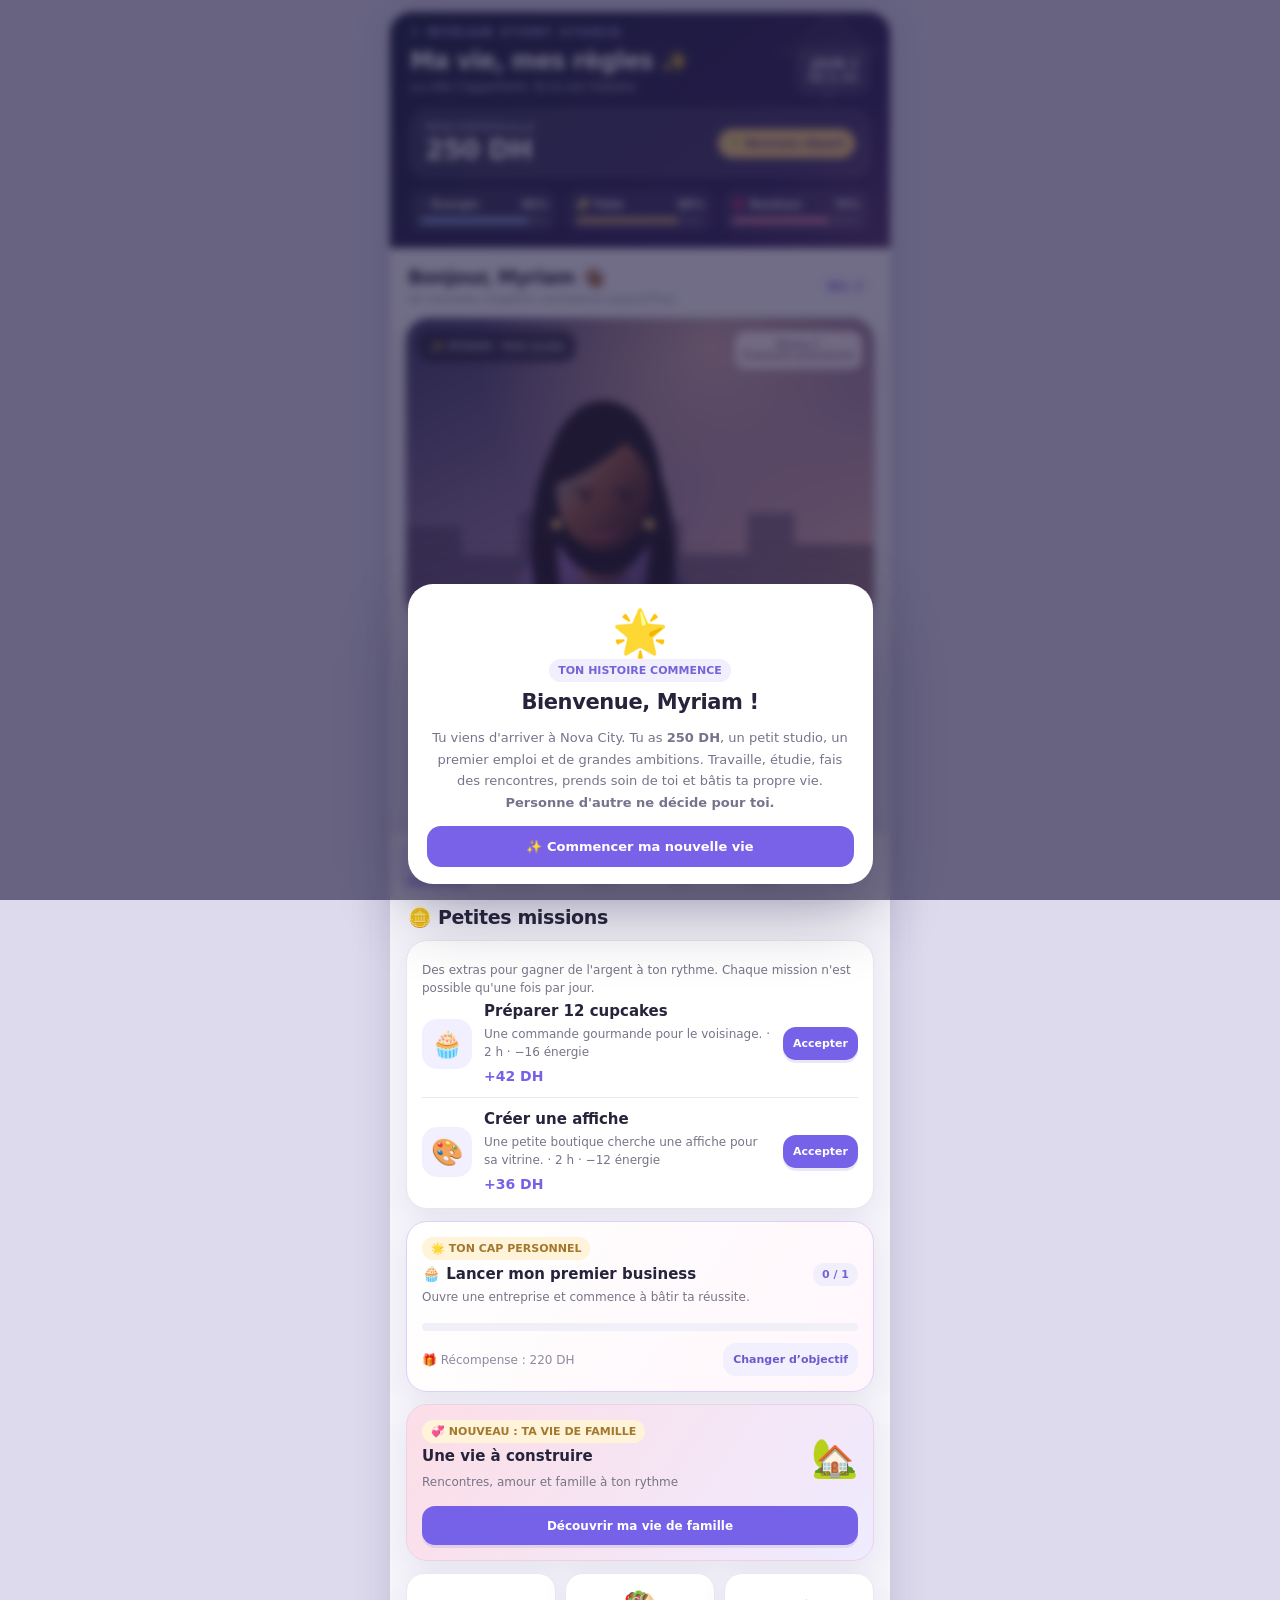
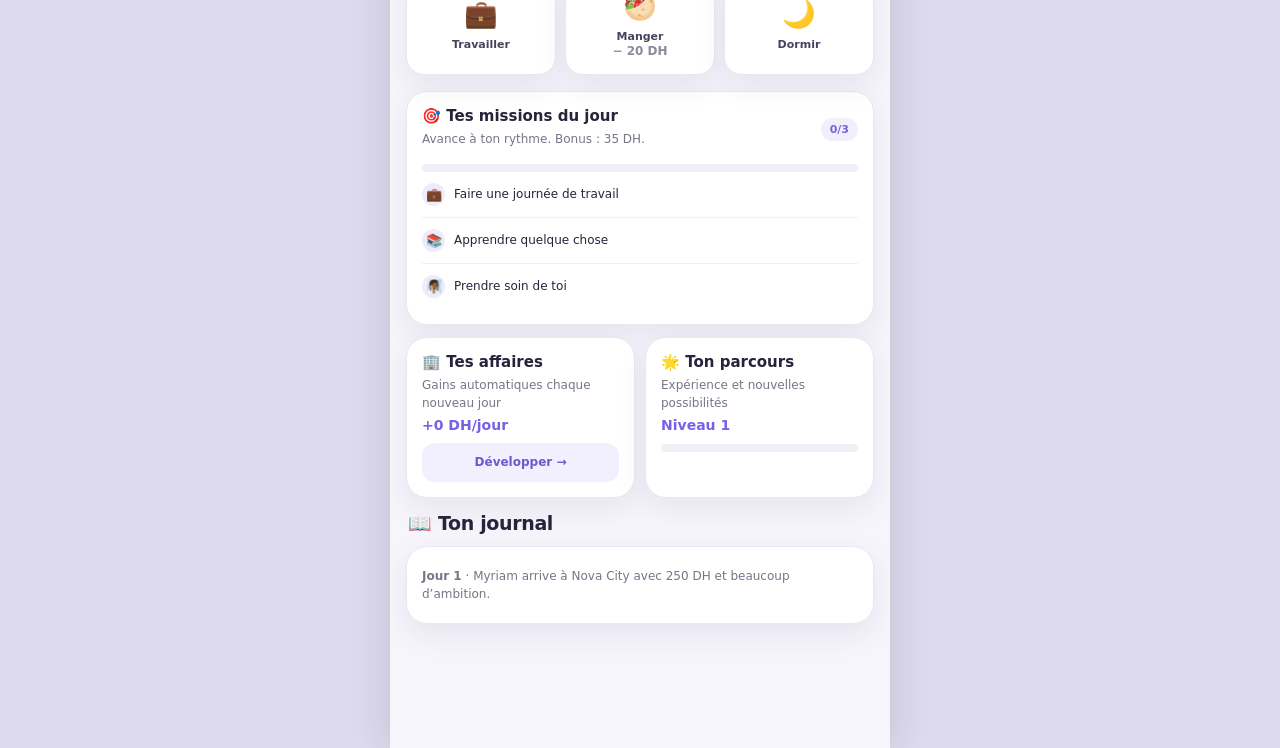
==== commit d80075ce: "fix: accurate daily and weekly reward labels and degree-gated job buttons" ====
--- a/myriam-life-simulator/index.html
+++ b/myriam-life-simulator/index.html
@@ -93,7 +93,7 @@
 function header(){document.getElementById('clock').innerHTML='JOUR '+s.day+'<br><span style="opacity:.75">'+String(s.hour).padStart(2,'0')+' h 00</span>';document.getElementById('wallet').textContent=format(s.money);document.getElementById('rank').textContent=rank();document.getElementById('meters').innerHTML=[['Énergie',s.energy,'e','⚡'],['Faim',s.hunger,'h','🥑'],['Bonheur',s.mood,'j','💗']].map(([name,v,c,icon])=>`<div class="meter"><div class="meterline"><span>${icon} ${name}</span><b>${v}%</b></div><div class="track"><div class="fill ${c}" style="width:${v}%"></div></div></div>`).join('')}
 function button(action,id,label,cls='btn',disabled=false){return `<button type="button" class="${cls}" data-action="${action}" ${id?'data-id="'+id+'"':''} ${disabled?'disabled':''}>${label}</button>`}
 function scene(){return `<div class="scene"><div class="sun"></div><div class="buildings"><div class="building"></div><div class="building"></div><div class="building"></div><div class="building"></div><div class="building"></div></div><div class="scene-ground"></div><div class="scene-tag">📍 Nova City · ${activeHome().name}</div><div class="scene-star">✨</div><div class="scene-svg">${svgAvatar()}</div><div class="scene-caption">Niveau ${s.level} · ${jobs.find(j=>j.id===s.job).name}</div></div>`}
-function home(){const done=s.questDone.length,all=s.quests.length;return `<div class="welcome"><div><h2>Bonjour, Myriam 👋🏾</h2><p>Un nouveau chapitre commence aujourd'hui.</p></div><span class="pill">Niv. ${s.level}</span></div>${scene()}${weeklyPanel()}${gigPanel()}<div class="quick"><button data-action="work"><span class="emoji">💼</span>Travailler</button><button data-action="eat"><span class="emoji">🥙</span>Manger<br><span class="tiny">− 20 DH</span></button><button data-action="sleep"><span class="emoji">🌙</span>Dormir</button></div><div class="card"><div class="row"><div><h3>🎯 Tes missions du jour</h3><p>Avance à ton rythme. Bonus : 120 DH.</p></div><span class="pill">${done}/${all}</span></div><div class="progress"><span style="width:${100*done/all}%"></span></div>${s.quests.map(q=>`<div class="quest row"><span class="row" style="gap:9px;font-size:12px"><span class="check ${s.questDone.includes(q.id)?'done':''}">${s.questDone.includes(q.id)?'✓':q.emoji}</span>${q.title}</span>${s.questDone.includes(q.id)?'<span class="pill green">Fait</span>':''}</div>`).join('')}${done===all&&!s.questClaimed?button('claim',null,'🎁 Réclamer 120 DH','btn full'):''}${s.questClaimed?'<div class="pill green" style="margin-top:10px;display:inline-block">✅ Bonus reçu aujourd’hui</div>':''}</div><div class="two"><div class="card"><h3>🏢 Tes affaires</h3><p>Gains automatiques chaque nouveau jour</p><div class="item-price">+${format(dailyProfit())}/jour</div>${button('tab','empire','Développer →','btn secondary full')}</div><div class="card"><h3>🌟 Ton parcours</h3><p>Expérience et nouvelles possibilités</p><div class="item-price">Niveau ${s.level}</div><div class="progress"><span style="width:${Math.min(100,100*s.xp/(100+s.level*55))}%"></span></div></div></div><h2 class="section-title">📖 Ton journal</h2><div class="card">${s.logs.slice(0,4).map(l=>`<p style="padding:5px 0;margin:0"><b>Jour ${l.day}</b> · ${l.text}</p>`).join('')}</div>`}
+function home(){const done=s.questDone.length,all=s.quests.length;return `<div class="welcome"><div><h2>Bonjour, Myriam 👋🏾</h2><p>Un nouveau chapitre commence aujourd'hui.</p></div><span class="pill">Niv. ${s.level}</span></div>${scene()}${weeklyPanel()}${gigPanel()}<div class="quick"><button data-action="work"><span class="emoji">💼</span>Travailler</button><button data-action="eat"><span class="emoji">🥙</span>Manger<br><span class="tiny">− 20 DH</span></button><button data-action="sleep"><span class="emoji">🌙</span>Dormir</button></div><div class="card"><div class="row"><div><h3>🎯 Tes missions du jour</h3><p>Avance à ton rythme. Bonus : 35 DH.</p></div><span class="pill">${done}/${all}</span></div><div class="progress"><span style="width:${100*done/all}%"></span></div>${s.quests.map(q=>`<div class="quest row"><span class="row" style="gap:9px;font-size:12px"><span class="check ${s.questDone.includes(q.id)?'done':''}">${s.questDone.includes(q.id)?'✓':q.emoji}</span>${q.title}</span>${s.questDone.includes(q.id)?'<span class="pill green">Fait</span>':''}</div>`).join('')}${done===all&&!s.questClaimed?button('claim',null,'🎁 Réclamer 35 DH','btn full'):''}${s.questClaimed?'<div class="pill green" style="margin-top:10px;display:inline-block">✅ Bonus reçu aujourd’hui</div>':''}</div><div class="two"><div class="card"><h3>🏢 Tes affaires</h3><p>Gains automatiques chaque nouveau jour</p><div class="item-price">+${format(dailyProfit())}/jour</div>${button('tab','empire','Développer →','btn secondary full')}</div><div class="card"><h3>🌟 Ton parcours</h3><p>Expérience et nouvelles possibilités</p><div class="item-price">Niveau ${s.level}</div><div class="progress"><span style="width:${Math.min(100,100*s.xp/(100+s.level*55))}%"></span></div></div></div><h2 class="section-title">📖 Ton journal</h2><div class="card">${s.logs.slice(0,4).map(l=>`<p style="padding:5px 0;margin:0"><b>Jour ${l.day}</b> · ${l.text}</p>`).join('')}</div>`}
 
 const sideGigs=[
 {id:'cupcakes',emoji:'🧁',title:'Préparer 12 cupcakes',desc:'Une commande gourmande pour le voisinage.',pay:85,energy:16,hours:2,skill:'cooking'},
@@ -113,13 +113,13 @@
 function weekNumber(){return Math.floor((s.day-1)/7)+1}
 function syncWeekly(){const w=weekNumber();if(!s.weekly||s.weekly.week!==w){s.weekly={week:w,work:0,study:0,social:0,claimed:false}}}
 function weeklyTick(type){if(!['work','study','social'].includes(type))return;syncWeekly();s.weekly[type]=Math.min(type==='work'?3:2,(Number(s.weekly[type])||0)+1)}
-function weeklyPanel(){syncWeekly();const w=s.weekly;const complete=w.work>=3&&w.study>=2&&w.social>=2;return `<div class="card" style="background:linear-gradient(125deg,#fff1f4,#f0eaff);border-color:#eadcf0"><div class="row"><div><h3>🌟 Ton défi de la semaine</h3><p>Une vraie vie équilibrée : travail, apprentissage et proches.</p></div><span class="pill">Sem. ${w.week}</span></div><div class="quest">💼 Journées de travail : <b>${w.work}/3</b></div><div class="quest">📚 Formations : <b>${w.study}/2</b></div><div class="quest">💌 Moments sociaux : <b>${w.social}/2</b></div><div class="progress"><span style="width:${Math.min(100,Math.round((w.work+w.study+w.social)/7*100))}%"></span></div><p style="margin-top:10px">🎁 Récompense : 280 DH + 40 XP</p>${complete&&!w.claimed?button('claimWeek',null,'🎁 Réclamer ma récompense','btn full'):''}${w.claimed?'<span class="pill green">✅ Défi réussi cette semaine !</span>':''}</div>`}
+function weeklyPanel(){syncWeekly();const w=s.weekly;const complete=w.work>=3&&w.study>=2&&w.social>=2;return `<div class="card" style="background:linear-gradient(125deg,#fff1f4,#f0eaff);border-color:#eadcf0"><div class="row"><div><h3>🌟 Ton défi de la semaine</h3><p>Une vraie vie équilibrée : travail, apprentissage et proches.</p></div><span class="pill">Sem. ${w.week}</span></div><div class="quest">💼 Journées de travail : <b>${w.work}/3</b></div><div class="quest">📚 Formations : <b>${w.study}/2</b></div><div class="quest">💌 Moments sociaux : <b>${w.social}/2</b></div><div class="progress"><span style="width:${Math.min(100,Math.round((w.work+w.study+w.social)/7*100))}%"></span></div><p style="margin-top:10px">🎁 Récompense : 120 DH + 22 XP</p>${complete&&!w.claimed?button('claimWeek',null,'🎁 Réclamer ma récompense','btn full'):''}${w.claimed?'<span class="pill green">✅ Défi réussi cette semaine !</span>':''}</div>`}
 function availableGigs(){return [sideGigs[(s.day*2-2)%sideGigs.length],sideGigs[(s.day*2-1)%sideGigs.length]]}
 function gigPanel(){if(!Array.isArray(s.gigsDone))s.gigsDone=[];return `<h2 class="section-title">🪙 Petites missions</h2><div class="card"><p>Des extras pour gagner de l'argent à ton rythme. Chaque mission n'est possible qu'une fois par jour.</p>${availableGigs().map((g,i)=>`<div class="list-card"><div class="tile-icon">${g.emoji}</div><div class="grow"><h3>${g.title}</h3><p>${g.desc} · ${g.hours} h · −${g.energy} énergie</p><span class="item-price">+${format(g.pay)}</span></div>${button('gig',g.id,s.gigsDone.includes(g.id)?'Fait ✓':'Accepter','btn small',s.gigsDone.includes(g.id))}</div>${i===0?'<div class="separator"></div>':''}`).join('')}</div>`}
 function messagesPanel(){const m=chatMessages[(s.day-1)%chatMessages.length];const answered=s.lastMessageReplyDay===s.day;return `<h2 class="section-title">📱 Tes messages</h2><div class="card" style="background:#fff9fc"><div class="row"><div><span class="pill">Aujourd'hui</span><h3 style="margin-top:10px">${m.from}</h3></div><span style="font-size:30px">💬</span></div><p>${m.body}</p>${answered?'<span class="pill green">✅ Réponse envoyée</span>':button('reply',null,'💌 Répondre','btn full secondary')}<p style="font-size:11px;margin-top:10px">Tes proches continuent leur vie sans que tu aies à gérer leurs activités.</p></div>`}
 
 function skillCard(name,emoji,key){return `<div class="skill"><b>${emoji} ${name} · ${skillLevel(key)}/10</b><div class="bar"><span style="width:${skillLevel(key)*10}%"></span></div></div>`}
-function career(){const job=jobs.find(j=>j.id===s.job);return `<h2 class="section-title">💼 Ta carrière</h2><div class="card" style="background:linear-gradient(135deg,#f3eeff,#fff);border-color:#e2d8ff"><div class="row"><div><span class="pill">TON EMPLOI ACTUEL</span><h3 style="font-size:19px;margin-top:10px">${job.emoji} ${job.name}</h3><p>${job.desc}</p><strong style="color:#6c55d4">${format(job.pay+skillLevel('edu')*7+skillLevel('social')*4)} / service</strong></div></div>${button('work',null,'Commencer mon service · '+job.hours+' h','btn full')}</div><h2 class="section-title">📚 Investir en toi</h2><div class="card"><div class="skill-grid">${skillCard('Études','🎓','edu')}${skillCard('Réseau','🤝','social')}${skillCard('Cuisine','🧁','cooking')}${skillCard('Business','📊','business')}</div><div class="btn-row">${button('study','edu','🎓 Étudier · 25 DH','btn secondary')}${button('study','social','🤝 Réseauter · 20 DH','btn secondary')}${button('study','cooking','🧁 Cuisiner · 25 DH','btn secondary')}${button('study','business','📈 Formation business · 35 DH','btn secondary')}</div></div><h2 class="section-title">🪜 Les possibilités de carrière</h2><div class="card">${jobs.map(j=>{let locked=skillLevel('edu')<j.edu||skillLevel('social')<j.social;let selected=s.job===j.id;return `<div class="job-row ${locked?'locked':''}"><div class="tile-icon" style="width:43px;height:43px;font-size:22px">${j.emoji}</div><div class="grow"><h3>${j.name}</h3><p>${format(j.pay)} / service · ${j.hours} h${locked?`<br>Requis : études ${j.edu}, réseau ${j.social}`:''}</p></div>${selected?'<span class="pill green">Actuel</span>':button('chooseJob',j.id,locked?'🔒':'Choisir','btn small secondary',locked)}</div>`}).join('')}</div>`}
+function career(){const job=jobs.find(j=>j.id===s.job);return `<h2 class="section-title">💼 Ta carrière</h2><div class="card" style="background:linear-gradient(135deg,#f3eeff,#fff);border-color:#e2d8ff"><div class="row"><div><span class="pill">TON EMPLOI ACTUEL</span><h3 style="font-size:19px;margin-top:10px">${job.emoji} ${job.name}</h3><p>${job.desc}</p><strong style="color:#6c55d4">${format(job.pay+skillLevel('edu')*7+skillLevel('social')*4)} / service</strong></div></div>${button('work',null,'Commencer mon service · '+job.hours+' h','btn full')}</div><h2 class="section-title">📚 Investir en toi</h2><div class="card"><div class="skill-grid">${skillCard('Études','🎓','edu')}${skillCard('Réseau','🤝','social')}${skillCard('Cuisine','🧁','cooking')}${skillCard('Business','📊','business')}</div><div class="btn-row">${button('study','edu','🎓 Étudier · 25 DH','btn secondary')}${button('study','social','🤝 Réseauter · 20 DH','btn secondary')}${button('study','cooking','🧁 Cuisiner · 25 DH','btn secondary')}${button('study','business','📈 Formation business · 35 DH','btn secondary')}</div></div><h2 class="section-title">🪜 Les possibilités de carrière</h2><div class="card">${jobs.map(j=>{let locked=skillLevel('edu')<j.edu||skillLevel('social')<j.social||(({extra:0,assistant:1,commercial:2,manager:3,director:4}[j.id]||0)>(s.career4?.diploma||0));let selected=s.job===j.id;return `<div class="job-row ${locked?'locked':''}"><div class="tile-icon" style="width:43px;height:43px;font-size:22px">${j.emoji}</div><div class="grow"><h3>${j.name}</h3><p>${format(j.pay)} / service · ${j.hours} h${locked?`<br>Requis : études ${j.edu}, réseau ${j.social}`:''}</p></div>${selected?'<span class="pill green">Actuel</span>':button('chooseJob',j.id,locked?'🔒':'Choisir','btn small secondary',locked)}</div>`}).join('')}</div>`}
 function bizCard(b){let owned=s.businesses[b.id]||0;let locked=skillLevel(b.skill)<b.req;let price=Math.round(b.cost*(.6+.35*owned));return `<div class="card item-card"><div class="item-info"><div class="tile-icon">${b.emoji}</div><div class="grow"><h3>${b.name}</h3><p>${b.desc}</p><div class="item-price">${owned?'+'+format(Math.round(b.profit*(1+(owned-1)*.65)))+'/jour':format(b.cost)}</div></div></div><div class="row"><span class="tiny">${owned?'⭐ Niveau '+owned+' · Bénéfices chaque jour':locked?'🔒 Nécessite '+skillNames[b.skill]+' niveau '+b.req:'🌱 Un nouveau business à lancer'}</span>${owned?button('upgradeBiz',b.id,'Améliorer · '+format(price),'btn small secondary',s.money<price):button('buyBiz',b.id,'Ouvrir','btn small',locked||s.money<b.cost)}</div></div>`}
 function empire(){return `<h2 class="section-title">🏢 Ton empire</h2><div class="card" style="background:#222243;color:white"><div class="row"><div><div style="font-size:11px;color:#cfc8ff">REVENU AUTOMATIQUE</div><div style="font-size:28px;font-weight:900;margin:5px 0">+${format(dailyProfit())}<span style="font-size:12px"> / jour</span></div><p style="color:#bcb9db">${Object.keys(s.businesses).length} entreprise(s) · L'argent arrive quand un nouveau jour commence.</p></div><span style="font-size:35px">💸</span></div>${Object.keys(s.businesses).length?button('manage',null,'💼 Gérer mes entreprises','btn full'):''}</div><div class="tagline">💡 Commence par te former en cuisine ou en business, puis ouvre ta première entreprise. Elles te rapporteront de l'argent sans que tu aies à travailler à chaque fois.</div>${businesses.map(bizCard).join('')}<h2 class="section-title">🏡 Immobilier</h2>${homes.map((h,i)=>`<div class="card list-card"><div class="tile-icon">${h.emoji}</div><div class="grow"><h3>${h.name}</h3><p>${h.desc}</p><strong class="item-price">${i?format(h.price):'Logement initial'}</strong></div>${s.home===h.id?'<span class="pill green">Chez moi</span>':button('buyHome',h.id,'Acheter','btn small',s.money<h.price)}</div>`).join('')}<h2 class="section-title">🚘 Mes véhicules</h2>${cars.map((c,i)=>`<div class="card list-card"><div class="tile-icon">${c.emoji}</div><div class="grow"><h3>${c.name}</h3><p>${c.desc}</p><strong class="item-price">${i?format(c.price):'Gratuit'}</strong></div>${s.car===c.id?'<span class="pill green">Actuel</span>':button('buyCar',c.id,'Obtenir','btn small',s.money<c.price)}</div>`).join('')}`}
 function city(){return `<h2 class="section-title">🌆 Nova City</h2><div class="tagline">Chaque lieu est une nouvelle possibilité. À toi de décider comment Myriam vit ses journées !</div>${messagesPanel()}<div class="card"><div class="list-card"><div class="tile-icon">🥐</div><div class="grow"><h3>La boulangerie du coin</h3><p>Un repas frais pour reprendre des forces.</p></div>${button('eat',null,'20 DH','btn small')}</div><div class="separator"></div><div class="list-card"><div class="tile-icon">🧖🏾‍♀️</div><div class="grow"><h3>Institut bien-être</h3><p>Un moment rien que pour toi : +30 bonheur.</p></div>${button('spa',null,'65 DH','btn small')}</div><div class="separator"></div><div class="list-card"><div class="tile-icon">🌳</div><div class="grow"><h3>Parc des Lumières</h3><p>Une promenade gratuite pour te détendre.</p></div>${button('park',null,'Aller','btn small secondary')}</div><div class="separator"></div><div class="list-card"><div class="tile-icon">🎬</div><div class="grow"><h3>Cinéma Étoile</h3><p>Profite de la vie en dehors du travail.</p></div>${button('cinema',null,'45 DH','btn small')}</div></div><h2 class="section-title">💬 Relations & rencontres</h2><div class="card"><div class="row"><h3>Ton cercle social</h3><span class="pill">${s.relations}/100 💕</span></div><p>Les personnages que tu rencontres continuent leur vie. Tu n'as pas à gérer leurs finances ou leurs activités.</p><div class="separator"></div><div class="list-card"><div class="tile-icon">👭🏾</div><div class="grow"><h3>Grâce, ton amie</h3><p>Un café ensemble pour papoter et rire.</p></div>${button('friend',null,'Inviter','btn small secondary')}</div><div class="separator"></div><div class="list-card"><div class="tile-icon">👩🏾‍🦱</div><div class="grow"><h3>Appeler la famille</h3><p>Prendre des nouvelles et garder le lien.</p></div>${button('family',null,'Appeler','btn small secondary')}</div><div class="separator"></div><div class="list-card"><div class="tile-icon">💌</div><div class="grow"><h3>Une rencontre</h3><p>Fais connaissance avec de nouvelles personnes.</p></div>${button('date',null,'Sortir','btn small secondary')}</div></div><h2 class="section-title">✨ Petite vie, grandes histoires</h2><div class="card"><h3>Une ville qui surprend</h3><p>Au fil des jours, des histoires te proposeront de faire des choix : accepter une opportunité, soutenir quelqu'un, investir ou prendre un risque.</p><span class="pill gold">🎭 Événements tous les 3 jours</span></div>`}
@@ -615,6 +615,25 @@
 const originalRollDayCareer4=rollDay;
 rollDay=function(){originalRollDayCareer4();initCareer4();};
 
+
+/* V4: finitions et reprise de sauvegardes anciennes */
+const originalSvgAvatar4=svgAvatar;
+svgAvatar=function(){return myriam4();};
+const previousRenderCare4=render;
+render=function(){initCareer4();previousRenderCare4();};
+const previousTakeGraduation4=takeAction;
+takeAction=function(name,id){
+ const before=initCareer4()||s.career4.diploma;
+ previousTakeGraduation4(name,id);
+ initCareer4();
+ if(s.career4.diploma>before){
+  const minEdu=[0,2,3,5,8][Math.min(4,s.career4.diploma)]||0;
+  s.edu=Math.max(s.edu,minEdu);
+  log('🎓 Nouveau niveau d’études : '+s.edu+'/10, grâce au diplôme.');
+  save();render();
+ }
+};
+
 render();if(!s.firstSeen)setTimeout(intro,250);
 })();
 </script>
